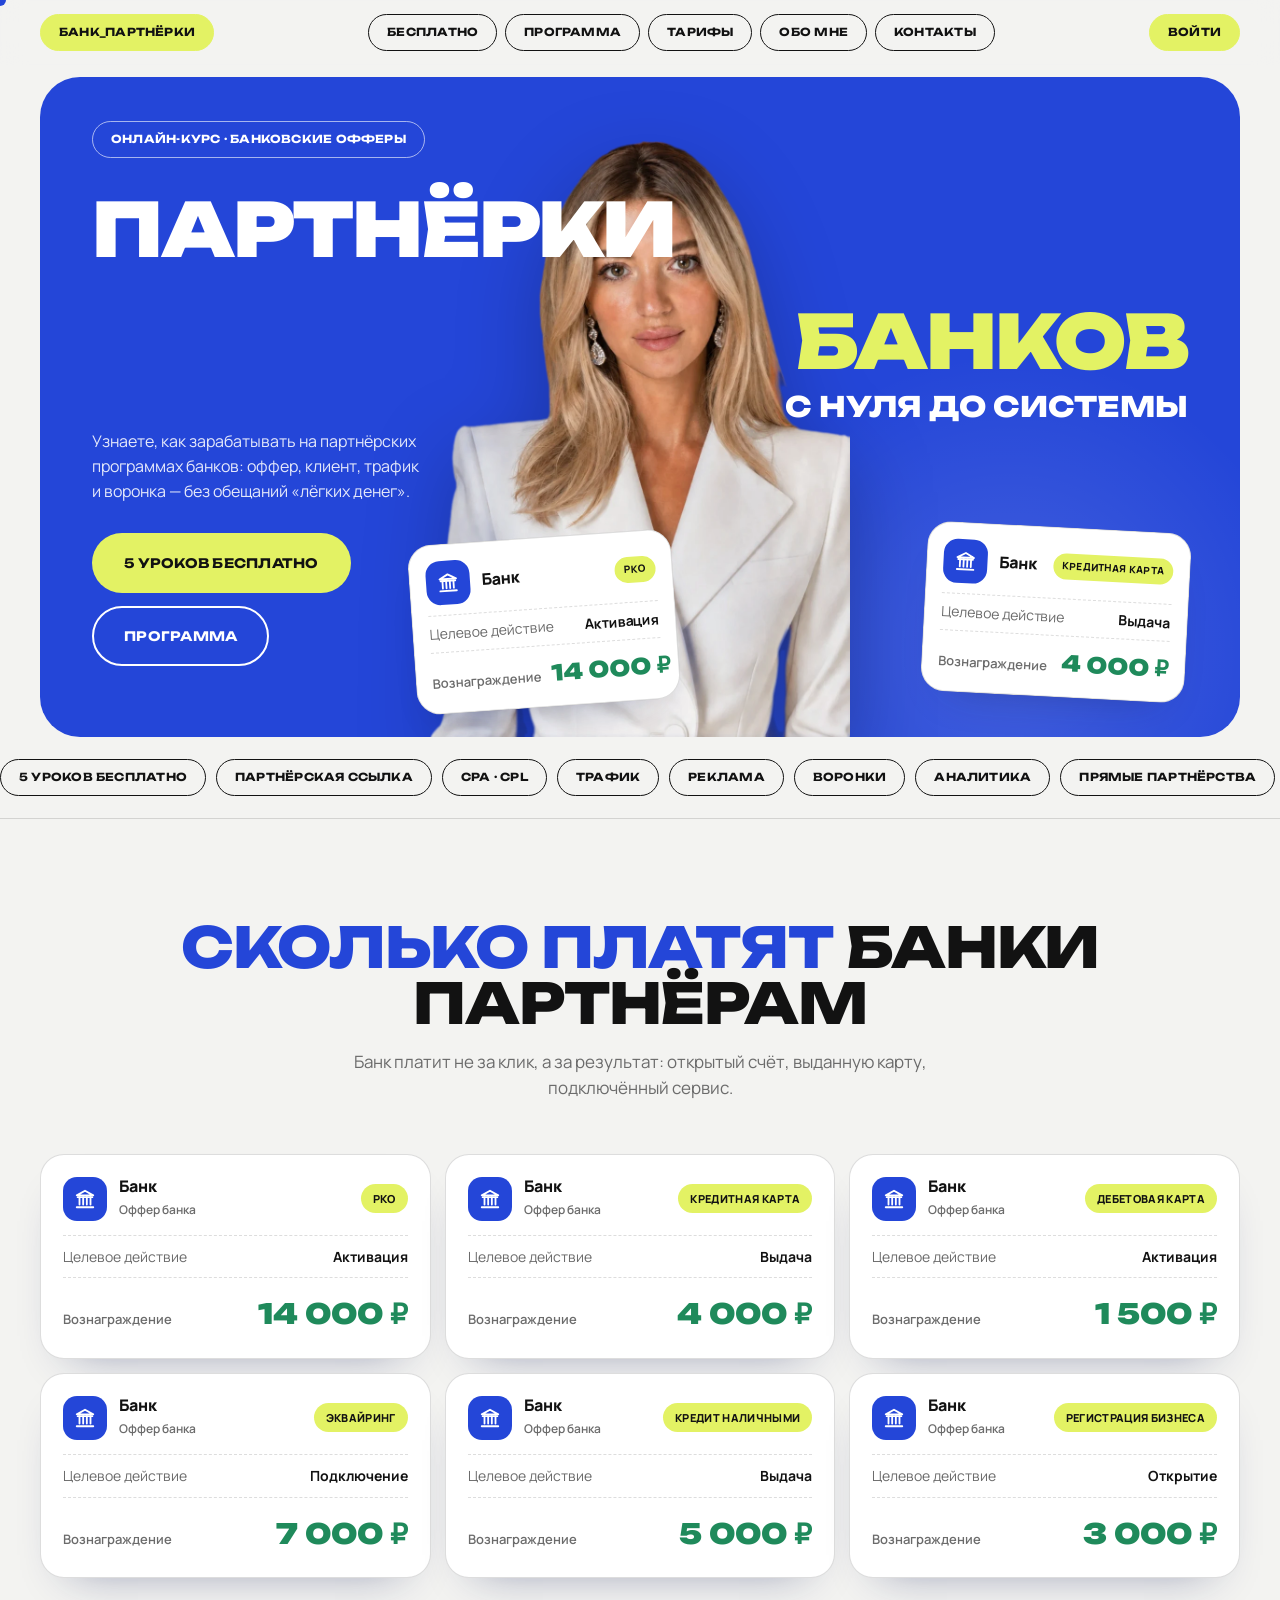
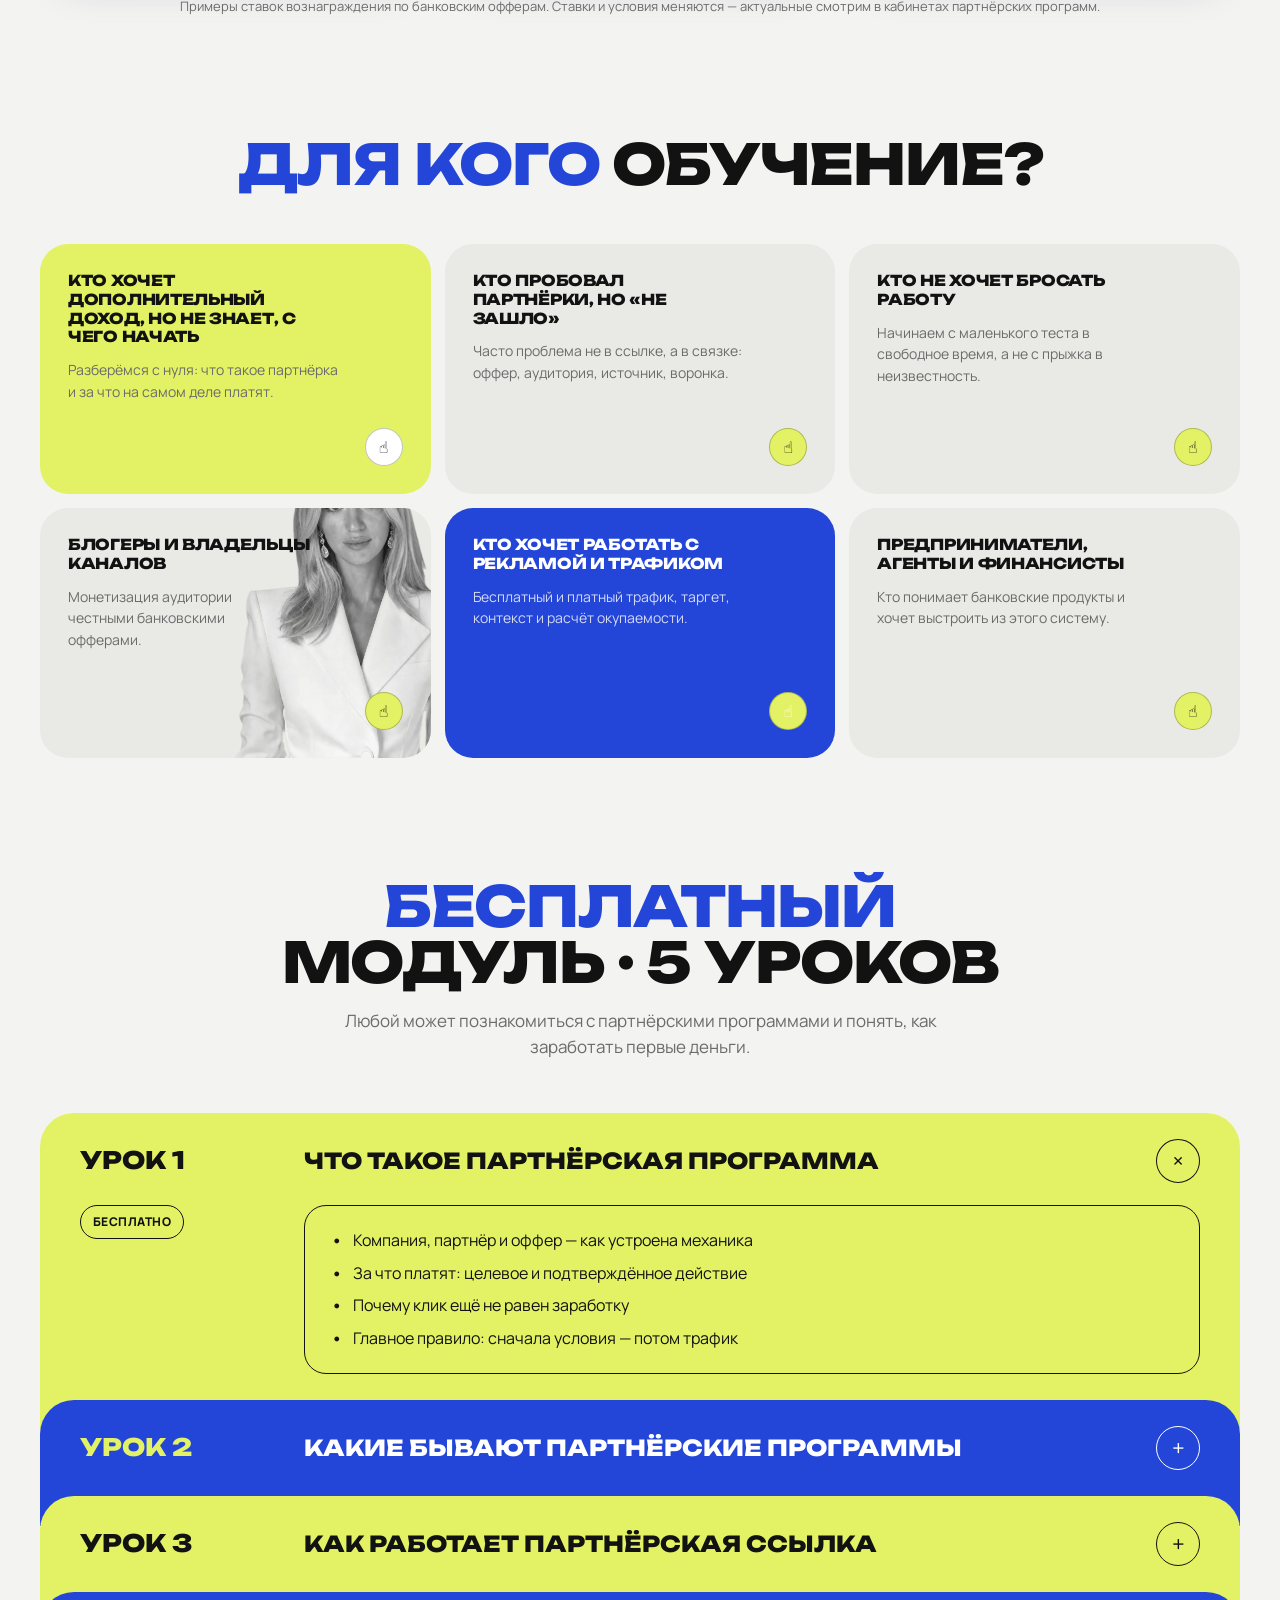
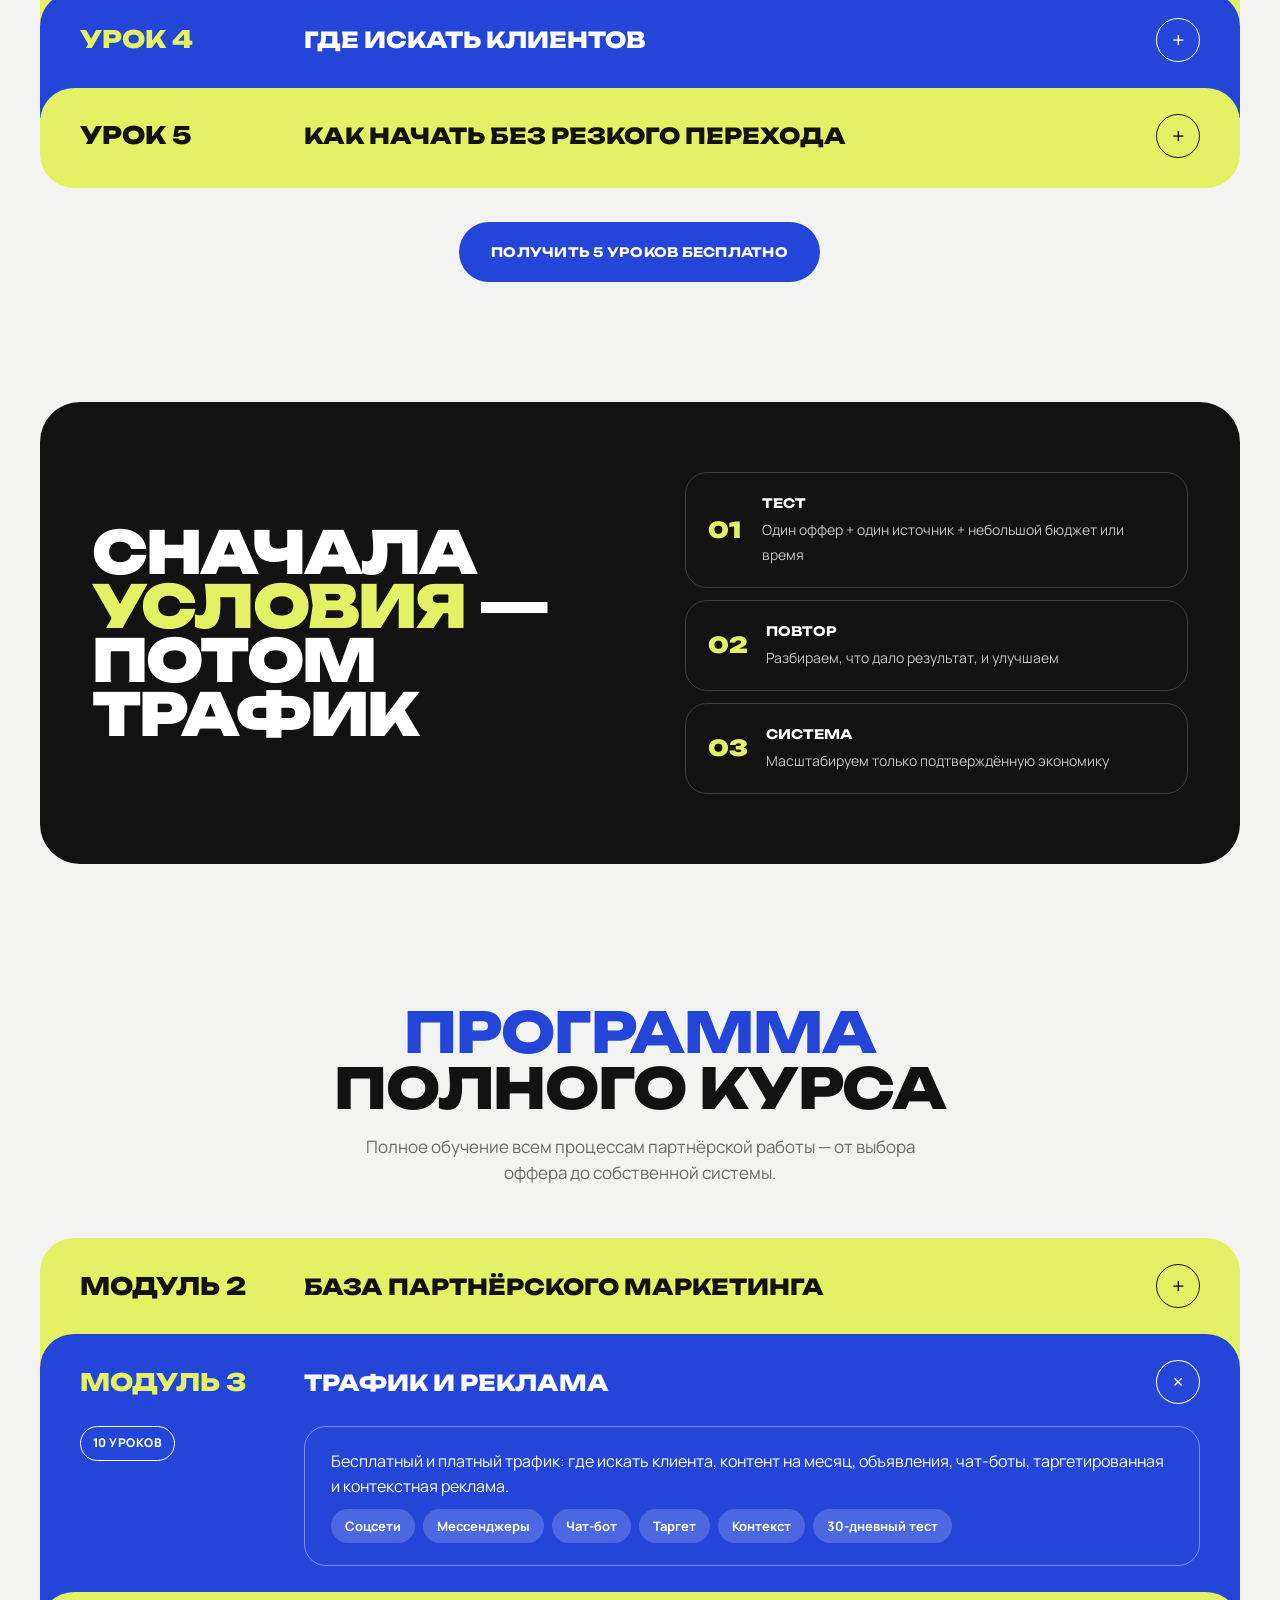
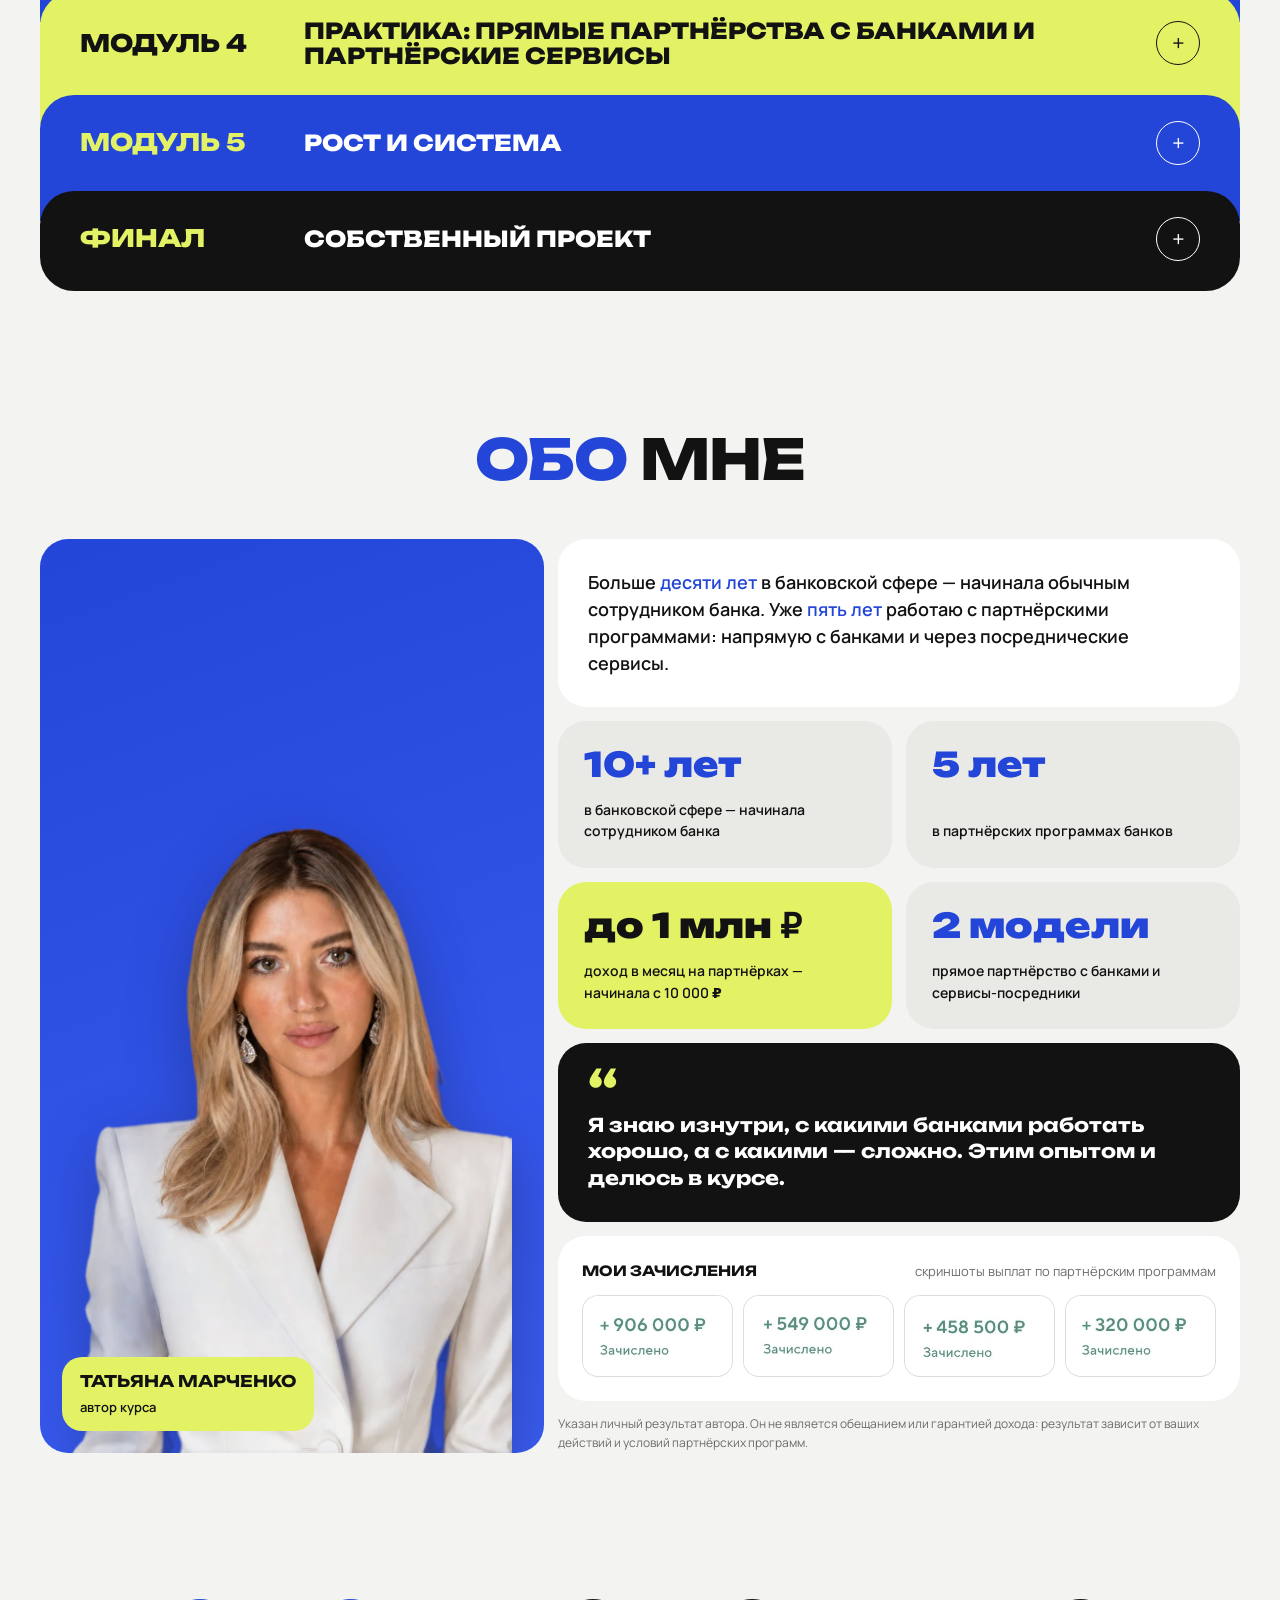
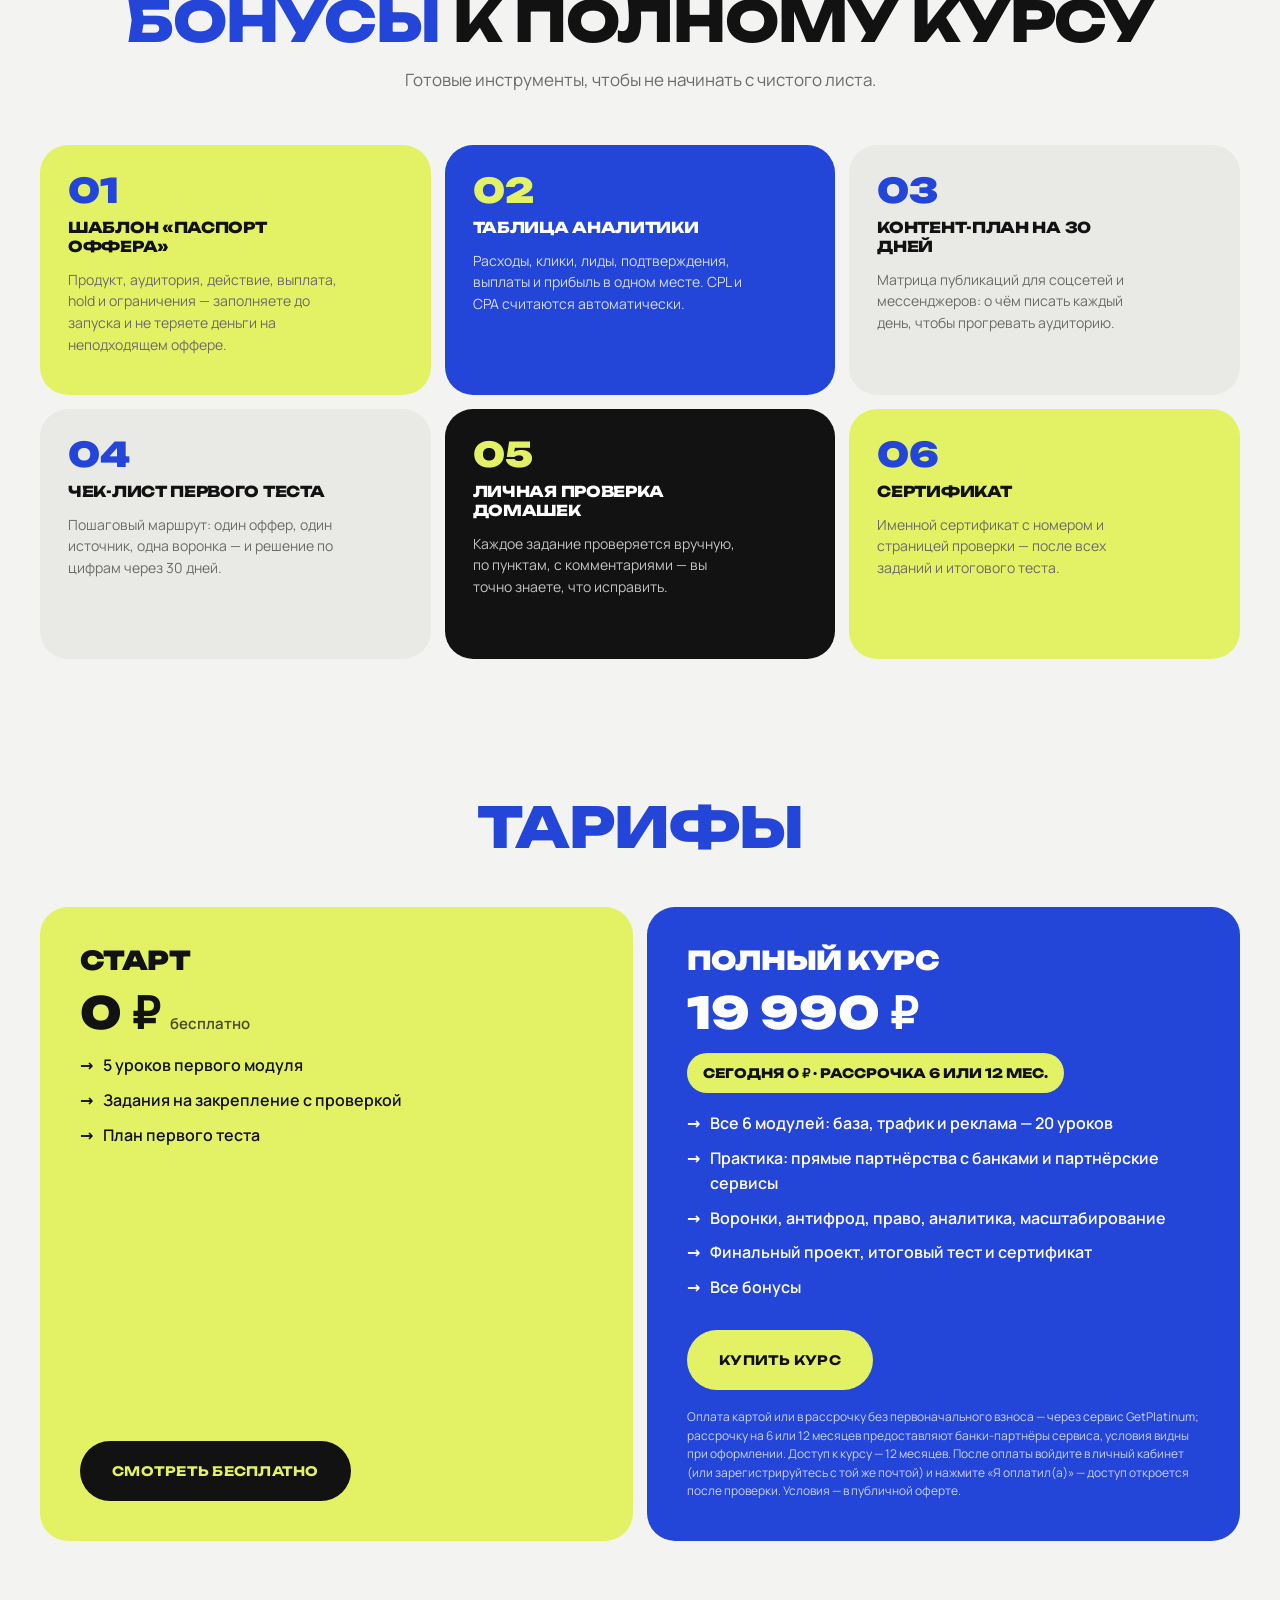
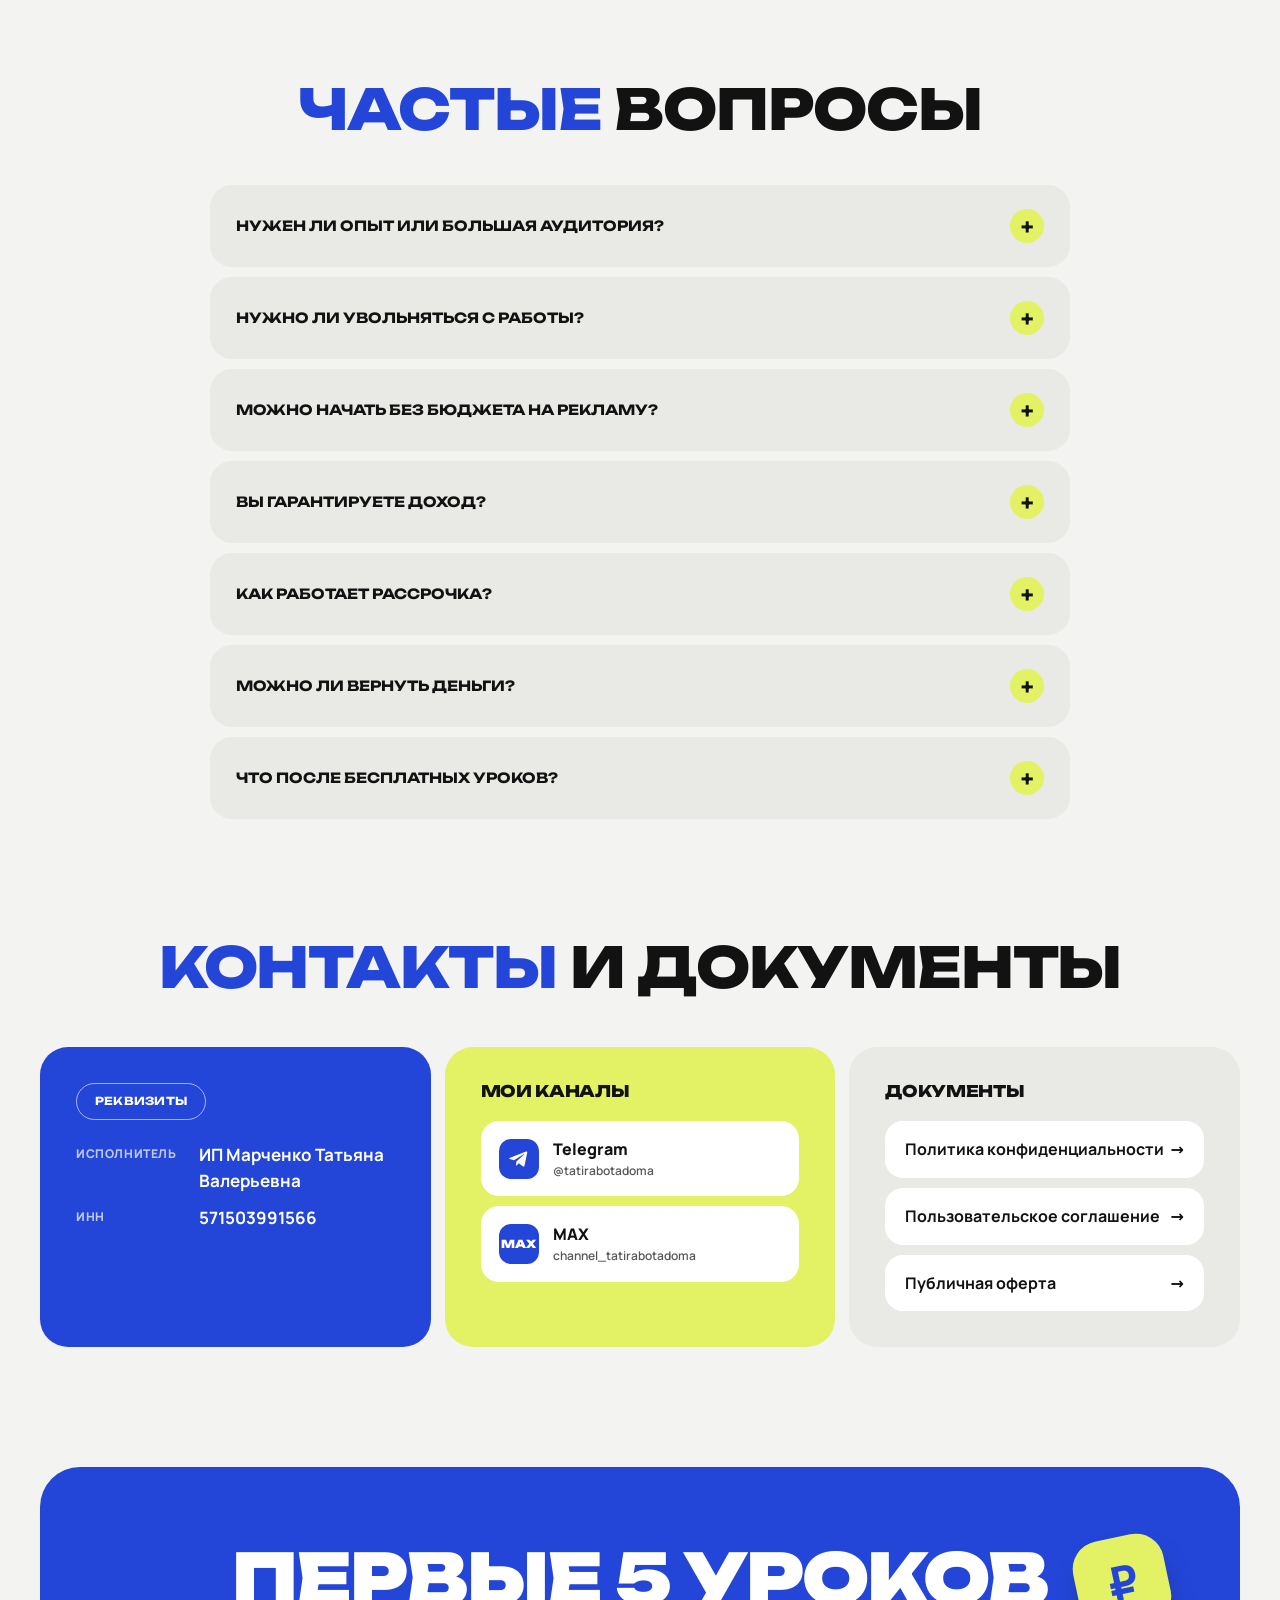
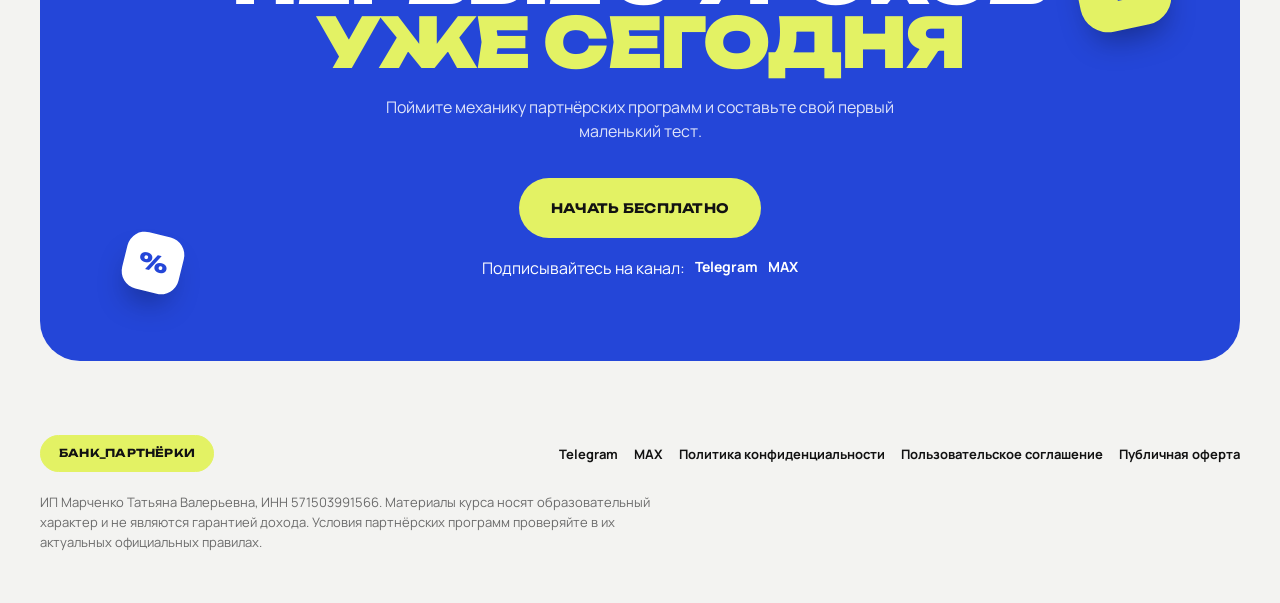
==== index.html @ fb7feabf "Add payment return pages and set access/installment terms success.php and fail.php are ready to be u" ====
<!doctype html>
<html lang="ru">
<head>
<meta charset="utf-8">
<meta name="viewport" content="width=device-width, initial-scale=1">
<title>Банковские партнёрки — курс</title>
<meta name="description" content="Курс по банковским партнёрским программам: 5 бесплатных уроков и полная программа — трафик, реклама, прямые партнёрства с банками, аналитика и масштабирование.">
<link rel="stylesheet" href="assets/fonts.css">
<style>
:root{
  --bg:#f3f3f1;
  --card:#e9e9e6;
  --white:#ffffff;
  --ink:#121212;
  --muted:#6b6b6b;
  --blue:#2446d8;
  --blue-deep:#1a35b0;
  --lime:#e3f264;
  --line:rgba(18,18,18,.14);
  --radius:28px;
}
*{box-sizing:border-box;margin:0;padding:0}
html{scroll-behavior:smooth}
body{background:var(--bg);color:var(--ink);font-family:Manrope,system-ui,sans-serif;font-size:16px;line-height:1.55;overflow-x:hidden;-webkit-font-smoothing:antialiased}
img{max-width:100%;height:auto;display:block}
a{color:inherit;text-decoration:none}
button{font:inherit;color:inherit}
h1,h2,h3{font-family:Unbounded,Manrope,sans-serif;text-transform:uppercase;letter-spacing:-.02em;line-height:1}
.wrap{width:min(1200px,100% - 32px);margin-inline:auto}
section{padding:100px 0;position:relative}
.title{font-size:clamp(28px,4.4vw,56px);font-weight:800;text-align:center}
.title em{font-style:normal;color:var(--blue)}
.sub{text-align:center;color:var(--muted);max-width:600px;margin:18px auto 0;font-size:17px}

/* cursor */
.cursor{position:fixed;left:0;top:0;width:12px;height:12px;border-radius:50%;background:var(--blue);pointer-events:none;z-index:300;
  transform:translate(-50%,-50%);transition:width .25s,height .25s,background .25s;display:none}
.cursor.big{width:54px;height:54px;background:rgba(227,242,100,.55);mix-blend-mode:multiply}
@media (pointer:fine){.cursor{display:block}}

/* pills & buttons */
.pill{display:inline-flex;align-items:center;gap:8px;padding:9px 18px;border-radius:999px;border:1.5px solid var(--ink);font-family:Unbounded,sans-serif;font-weight:700;font-size:11px;letter-spacing:.02em;text-transform:uppercase;white-space:nowrap;background:transparent;cursor:pointer;transition:background .25s,color .25s}
.pill:hover{background:var(--ink);color:var(--white)}
.pill.lime{background:var(--lime);border-color:var(--lime);color:var(--ink)}
.pill.lime:hover{background:var(--ink);border-color:var(--ink);color:var(--lime)}
.btn{--x:0px;--y:0px;display:inline-flex;align-items:center;gap:10px;padding:18px 30px;border-radius:999px;border:2px solid transparent;cursor:pointer;
  font-family:Unbounded,sans-serif;font-weight:700;font-size:13px;letter-spacing:.02em;text-transform:uppercase;white-space:nowrap;
  transform:translate(var(--x),var(--y));transition:transform .35s cubic-bezier(.2,.8,.2,1),background .25s,color .25s,box-shadow .3s;will-change:transform}
.btn span{display:inline-block;transition:transform .35s cubic-bezier(.2,.8,.2,1)}
.btn-lime{background:var(--lime);color:var(--ink)}
.btn-lime:hover{box-shadow:0 14px 34px -10px rgba(227,242,100,.9)}
.btn-line{border-color:currentColor;color:var(--white)}
.btn-line:hover{background:var(--white);color:var(--blue)}
.btn-blue{background:var(--blue);color:var(--white)}
.btn-blue:hover{background:var(--blue-deep)}
.btn-ink{background:var(--ink);color:var(--lime)}

/* nav */
.nav{position:sticky;top:0;z-index:50;padding:14px 0;background:color-mix(in srgb,var(--bg) 85%,transparent);backdrop-filter:blur(12px);-webkit-backdrop-filter:blur(12px)}
.nav-in{display:flex;align-items:center;justify-content:space-between;gap:12px}
.nav-links{display:flex;gap:8px}
@media (max-width:820px){.nav-links{display:none}}

/* hero */
.hero{padding:12px 0 0}
.hero-card{position:relative;background:var(--blue);color:var(--white);border-radius:40px;min-height:660px;overflow:hidden;padding:44px 52px;isolation:isolate}
.hero-card::before{content:"";position:absolute;inset:auto -10% -40% auto;width:700px;height:700px;border-radius:50%;background:radial-gradient(circle,rgba(255,255,255,.14),transparent 60%);z-index:-2}
.hero-tag{border-color:rgba(255,255,255,.6);color:var(--white);cursor:default}
.hero-tag:hover{background:transparent;color:var(--white)}
.hero-photo{position:absolute;left:50%;bottom:0;width:min(420px,36%);transform:translateX(-50%);z-index:1;transition:transform .5s cubic-bezier(.2,.8,.2,1)}
.hero-photo img{width:100%;filter:drop-shadow(0 30px 40px rgba(0,0,0,.25))}
.hero-left,.hero-right,.hero-cta{position:absolute;z-index:2}
.hero-left{left:52px;top:118px}
.hero-right{right:52px;top:230px;text-align:right}
.hero-cta{left:52px;top:330px;max-width:330px}
.big{font-family:Unbounded,sans-serif;font-weight:900;text-transform:uppercase;line-height:.92;letter-spacing:-.03em;font-size:clamp(44px,5.8vw,82px)}
.big.lime-t{color:var(--lime)}
.hero-right .big{font-size:clamp(44px,5.8vw,82px)}
.hero-right .mid{font-family:Unbounded,sans-serif;font-weight:800;text-transform:uppercase;font-size:clamp(18px,2.2vw,30px);margin-top:10px}
.hero-lead{margin:22px 0 30px;opacity:.88;font-size:16px;max-width:330px}
.hero-ctas{display:flex;gap:12px;flex-wrap:wrap}
.coin{position:absolute;right:22%;bottom:16%;z-index:3;width:92px;height:92px;border-radius:28px;background:var(--lime);color:var(--blue);display:grid;place-items:center;
  font-family:Unbounded,sans-serif;font-weight:900;font-size:44px;transform:rotate(-12deg);box-shadow:0 18px 30px -10px rgba(0,0,0,.35);animation:bob 5s ease-in-out infinite;transition:translate .4s ease-out}
.coin.c2{right:auto;left:46%;bottom:auto;top:16%;width:58px;height:58px;font-size:22px;border-radius:18px;background:var(--white);transform:rotate(14deg);animation-delay:-2.5s}
@keyframes bob{50%{margin-top:-14px}}
.hero-free{position:absolute;right:52px;bottom:44px;z-index:3;max-width:250px;text-align:right;font-size:14px;opacity:.9}
.hero-free b{display:block;font-family:Unbounded,sans-serif;font-size:38px;color:var(--lime);line-height:1}
@media (max-width:980px){
  .hero-card{padding:30px 22px 0;min-height:auto;display:flex;flex-direction:column}
  .hero-left,.hero-right,.hero-cta,.hero-free{position:static;max-width:none;text-align:left}
  .hero-left{margin-top:22px}
  .hero-tag{order:0;align-self:flex-start}.hero-left{order:1}.hero-right{order:2}.hero-cta{order:3}.hero-free{order:4}.hero-photo{order:5}
  .hero-right{margin-top:6px}
  .hero .big{font-size:clamp(34px,10.5vw,64px)}
  .hero-free{margin:26px 0 0}
  .hero-cta .hero-lead{margin-top:18px}
  .hero-photo{position:relative;left:auto;transform:none;width:min(360px,85%);margin:20px auto 0}
  .coin{right:8%;bottom:12%;width:70px;height:70px;font-size:32px;border-radius:22px}
  .coin.c2{display:none}
}

/* ticker */
.ticker{overflow:hidden;padding:22px 0;border-bottom:1.5px solid var(--line)}

/* offer cards (look of a partner cabinet, no bank names) */
.offers{display:grid;grid-template-columns:repeat(3,1fr);gap:14px;margin-top:52px}
.offer{background:var(--white);border-radius:24px;padding:22px;display:grid;gap:14px;border:1px solid var(--line);box-shadow:0 22px 44px -30px rgba(20,30,90,.45);color:var(--ink);transition:transform .4s cubic-bezier(.2,.8,.2,1)}
.offer-top{display:flex;align-items:center;gap:12px}
.bank-ic{width:44px;height:44px;border-radius:14px;background:var(--blue);color:var(--white);display:grid;place-items:center;flex:none}
.offer-top b{display:block;font-weight:800;line-height:1.2}
.offer-top small{color:var(--muted);font-size:12px;font-weight:600}
.ochip{margin-left:auto;background:var(--lime);font-weight:800;font-size:11px;letter-spacing:.03em;padding:6px 12px;border-radius:999px;text-transform:uppercase;white-space:nowrap}
.offer-row{display:flex;justify-content:space-between;gap:10px;font-size:14px;color:var(--muted);padding:10px 0;border-top:1px dashed var(--line);border-bottom:1px dashed var(--line)}
.offer-row b{color:var(--ink)}
.offer-pay{display:flex;justify-content:space-between;align-items:baseline;gap:10px}
.offer-pay span{font-size:13px;color:var(--muted);font-weight:600}
.offer-pay strong{font-family:Unbounded,sans-serif;font-weight:900;font-size:28px;color:#1f8a5b;white-space:nowrap}
.offers-note{text-align:center;color:var(--muted);font-size:13px;margin-top:18px}
.float-offer{position:absolute;z-index:3;width:264px;padding:16px;gap:10px;animation:bob 6s ease-in-out infinite;transition:translate .4s ease-out}
.float-offer .offer-pay strong{font-size:22px}
.float-offer .ochip{font-size:10px;padding:5px 9px}
.float-offer .offer-top small{display:none}
.offer>*{min-width:0}
.float-offer .offer-row{padding:7px 0}
.fo1{left:31%;bottom:30px;rotate:-4deg}
.fo2{right:52px;bottom:40px;rotate:3deg;animation-delay:-3s}
@media (min-width:981px){.hero-free{display:none}}
@media (max-width:980px){.float-offer{display:none}}
@media (max-width:900px){.offers{display:flex;overflow-x:auto;scroll-snap-type:x mandatory;padding-bottom:10px;margin-inline:-16px;padding-inline:16px;scrollbar-width:none}.offers .offer{flex:0 0 78%;scroll-snap-align:center}}

/* about */
.about2{display:grid;grid-template-columns:.85fr 1.15fr;gap:14px;margin-top:52px;align-items:stretch}
.about-photo{position:relative;background:linear-gradient(160deg,var(--blue),#3a5cf0);border-radius:var(--radius);overflow:hidden;min-height:520px;display:flex;align-items:flex-end;justify-content:center}
.about-photo img{width:88%;max-width:440px;filter:drop-shadow(0 20px 30px rgba(0,0,0,.25))}
.about-name{position:absolute;left:22px;bottom:22px;background:var(--lime);border-radius:20px;padding:12px 18px}
.about-name b{display:block;font-family:Unbounded,sans-serif;font-size:16px;text-transform:uppercase}
.about-name span{font-size:13px;font-weight:600}
.about-body{display:flex;flex-direction:column;gap:14px}
.about-lead{background:var(--white);border-radius:var(--radius);padding:30px;font-size:18px;font-weight:600;line-height:1.5}
.about-lead em{font-style:normal;color:var(--blue)}
.fact.lime{background:var(--lime)}
.fact.lime b{color:var(--ink)}
.about-quote{background:var(--ink);color:var(--white);border-radius:var(--radius);padding:30px;font-family:Unbounded,sans-serif;font-weight:700;font-size:clamp(15px,1.6vw,19px);line-height:1.4}
.about-quote::before{content:"“";display:block;font-size:54px;line-height:.6;color:var(--lime);margin-bottom:6px}
.disclaimer{font-size:12px;color:var(--muted)}
.proofs-box{background:var(--white);border-radius:var(--radius);padding:24px}
.proofs-head{display:flex;justify-content:space-between;align-items:baseline;gap:10px;flex-wrap:wrap;margin-bottom:14px}
.proofs-head b{font-family:Unbounded,sans-serif;font-size:14px;text-transform:uppercase}
.proofs-head span{font-size:13px;color:var(--muted)}
.proofs{display:grid;grid-template-columns:repeat(4,1fr);gap:10px}
.proof{margin:0;border-radius:16px;border:1px solid var(--line);overflow:hidden;background:#fff;transition:transform .3s,box-shadow .3s}
.proof:hover{transform:translateY(-4px) rotate(-1deg);box-shadow:0 16px 30px -18px rgba(20,30,90,.45)}
.proof img{width:100%}
@media (max-width:1100px){.proofs{grid-template-columns:1fr 1fr}}
@media (max-width:860px){.about2{grid-template-columns:1fr}.about-photo{min-height:420px}.about-lead,.about-quote{padding:22px}}

/* channels */
.ch-links{display:grid;gap:10px;margin-top:22px}
.ch-links a{display:flex;align-items:center;gap:14px;padding:16px 18px;border-radius:18px;background:var(--white);text-decoration:none;font-weight:800;transition:transform .3s,background .3s,color .3s}
.ch-links a:hover{background:var(--ink);color:var(--lime);transform:translateX(6px)}
.ch-links .ic{width:40px;height:40px;border-radius:12px;display:grid;place-items:center;background:var(--blue);color:#fff;flex:none;font-family:Unbounded,sans-serif;font-size:11px;font-weight:900}
.ch-links small{display:block;font-weight:600;font-size:12px;opacity:.7}
.final-ch{display:flex;gap:10px;justify-content:center;flex-wrap:wrap;margin-top:18px;position:relative;z-index:2}
.final-ch a{color:#fff;font-weight:700;font-size:14px}
.ticker-track{display:flex;gap:10px;width:max-content;animation:tick 40s linear infinite}
.ticker:hover .ticker-track{animation-play-state:paused}
@keyframes tick{to{transform:translateX(-50%)}}

/* audience */
.aud{display:grid;grid-template-columns:repeat(3,1fr);gap:14px;margin-top:52px}
.acard{position:relative;min-height:250px;border-radius:var(--radius);background:var(--card);padding:28px;display:flex;flex-direction:column;gap:12px;overflow:hidden;
  transition:transform .4s cubic-bezier(.2,.8,.2,1),background .3s}
.acard h3{font-size:15px;font-weight:800;line-height:1.25;max-width:270px}
.acard p{font-size:14px;color:var(--muted);max-width:270px}
.acard.lime{background:var(--lime)}
.acard.blue{background:var(--blue);color:var(--white)}
.acard.blue p{color:rgba(255,255,255,.8)}
.acard .tap{margin-top:auto;align-self:flex-end;width:38px;height:38px;border-radius:50%;background:var(--lime);display:grid;place-items:center;border:1.5px solid rgba(18,18,18,.25);transition:transform .4s}
.acard.lime .tap{background:var(--white)}
.acard:hover .tap{transform:rotate(-20deg) scale(1.12)}
.acard.photo img{position:absolute;right:-30px;bottom:0;width:58%;filter:grayscale(1) contrast(1.05);opacity:.9;transition:filter .5s}
.acard.photo:hover img{filter:grayscale(0)}
.acard.photo > *:not(img){position:relative;z-index:1}
.acard.photo p{max-width:55%}
@media (max-width:900px){.aud{grid-template-columns:1fr 1fr}}
@media (max-width:580px){.aud{grid-template-columns:1fr}.acard{min-height:200px}}

/* principle band */
.band{background:var(--ink);color:var(--white);border-radius:40px;padding:70px 52px;display:grid;grid-template-columns:1.1fr 1fr;gap:40px;align-items:center}
.band .big{font-size:clamp(34px,4.6vw,64px)}
.band .big em{font-style:normal;color:var(--lime)}
.steps{display:grid;gap:12px}
.step{display:flex;gap:18px;align-items:center;padding:20px 22px;border-radius:22px;border:1.5px solid rgba(255,255,255,.18);transition:background .3s,transform .35s,color .3s}
.step:hover{background:var(--lime);color:var(--ink);transform:translateX(8px)}
.step b{font-family:Unbounded,sans-serif;font-size:22px;font-weight:900;color:var(--lime);min-width:36px}
.step:hover b{color:var(--blue)}
.step strong{display:block;font-family:Unbounded,sans-serif;text-transform:uppercase;font-size:13px;margin-bottom:4px}
.step span{font-size:14px;opacity:.75}
@media (max-width:880px){.band{grid-template-columns:1fr;padding:44px 24px;border-radius:30px}}

/* stacked program (accordion) */
.stack{margin-top:52px;display:flex;flex-direction:column}
.tab{border-radius:34px 34px 0 0;margin-top:-30px;padding:26px 40px 56px;position:relative}
.tab:first-child{margin-top:0}
.tab:last-child{border-radius:34px;padding-bottom:30px}
.tab:nth-child(odd){background:var(--lime)}
.tab:nth-child(even){background:var(--blue);color:var(--white)}
.tab.dark{background:var(--ink)!important;color:var(--white)}
.tab-head{display:grid;grid-template-columns:200px 1fr auto;gap:24px;align-items:center;width:100%;background:none;border:0;text-align:left;cursor:pointer}
.tab-head .num{font-family:Unbounded,sans-serif;font-weight:800;font-size:clamp(18px,2vw,24px);text-transform:uppercase}
.tab:nth-child(even) .tab-head .num,.tab.dark .tab-head .num{color:var(--lime)}
.tab-head .name{font-family:Unbounded,sans-serif;font-weight:800;font-size:clamp(15px,1.8vw,22px);text-transform:uppercase;line-height:1.15}
.tab-head .plus{width:44px;height:44px;border-radius:50%;border:1.5px solid currentColor;display:grid;place-items:center;font-size:22px;transition:transform .4s}
.tab.open .plus{transform:rotate(45deg)}
.tab-body{display:grid;grid-template-rows:0fr;transition:grid-template-rows .5s cubic-bezier(.2,.8,.2,1)}
.tab.open .tab-body{grid-template-rows:1fr}
.tab-body > div{overflow:hidden}
.tab-inner{display:grid;grid-template-columns:200px 1fr;gap:24px;padding-top:22px}
.tab-inner .meta{font-size:12px;font-weight:800;text-transform:uppercase;letter-spacing:.04em}
.tab-inner .meta span{display:inline-block;padding:7px 12px;border-radius:999px;border:1.5px solid currentColor}
.box{border-radius:22px;border:1.5px solid currentColor;padding:22px 26px}
.tab:nth-child(even) .box,.tab.dark .box{border-color:rgba(255,255,255,.4)}
.box ul{list-style:none;display:grid;gap:8px}
.box li{display:flex;gap:10px}
.box li::before{content:"•";font-weight:800}
.box p{margin-bottom:10px}
.tag-row{display:flex;flex-wrap:wrap;gap:8px;margin-top:4px}
.tag-row span{padding:7px 14px;border-radius:999px;font-size:13px;font-weight:700;background:rgba(255,255,255,.18)}
.tab:nth-child(odd):not(.dark) .tag-row span{background:rgba(18,18,18,.08)}
@media (max-width:760px){
  .tab{padding:22px 20px 52px;border-radius:26px 26px 0 0}
  .tab:last-child{border-radius:26px}
  .tab-head{grid-template-columns:1fr auto;gap:6px 14px}
  .tab-head .num,.tab-head .name{grid-column:1}
  .tab-head .plus{grid-row:1 / span 2;grid-column:2}
  .tab-inner{grid-template-columns:1fr;gap:14px}
  .box{padding:18px}
}
.after-stack{display:flex;justify-content:center;gap:12px;flex-wrap:wrap;margin-top:34px}

/* about */
.about{display:grid;grid-template-columns:1fr 1fr;gap:14px;margin-top:52px}
.about .q{background:var(--blue);color:var(--white);border-radius:var(--radius);padding:44px;display:flex;flex-direction:column;justify-content:space-between;gap:30px;min-height:380px}
.about .q p{font-family:Unbounded,sans-serif;font-weight:700;font-size:clamp(18px,2vw,26px);line-height:1.3;letter-spacing:-.01em}
.about .q small{color:var(--lime);font-weight:800;text-transform:uppercase;letter-spacing:.06em;font-size:12px}
.facts{display:grid;grid-template-columns:1fr 1fr;gap:14px}
.fact{background:var(--card);border-radius:var(--radius);padding:26px;display:flex;flex-direction:column;justify-content:space-between;gap:18px;transition:background .3s}
.fact:hover{background:var(--lime)}
.fact b{font-family:Unbounded,sans-serif;font-weight:900;font-size:34px;color:var(--blue);line-height:1}
.fact span{font-size:14px;font-weight:600}
@media (max-width:860px){.about{grid-template-columns:1fr}.about .q{padding:30px;min-height:auto}}
@media (max-width:420px){.facts{grid-template-columns:1fr}}

/* plans */
.plans{display:grid;grid-template-columns:1fr 1fr;gap:14px;margin-top:52px}
.plan{border-radius:var(--radius);padding:40px;display:flex;flex-direction:column;gap:18px;transition:transform .4s cubic-bezier(.2,.8,.2,1)}
.plan.free{background:var(--lime)}
.plan.pro{background:var(--blue);color:var(--white)}
.plan h3{font-size:26px;font-weight:900}
.plan .price{font-family:Unbounded,sans-serif;font-size:44px;font-weight:900;line-height:1}
.plan .price small{font-family:Manrope,sans-serif;font-size:15px;font-weight:600;opacity:.75}
.plan ul{list-style:none;display:grid;gap:10px;margin-bottom:12px}
.plan li{display:flex;gap:10px;font-weight:600}
.plan li::before{content:"→"}
.plan .btn{margin-top:auto;align-self:flex-start}
@media (max-width:760px){.plans{grid-template-columns:1fr}.plan{padding:28px}}

/* faq */
.faq{max-width:860px;margin:48px auto 0;display:grid;gap:10px}
.faq details{background:var(--card);border-radius:22px;padding:4px 26px;transition:background .3s}
.faq details[open]{background:var(--white)}
.faq summary{list-style:none;cursor:pointer;padding:20px 0;font-family:Unbounded,sans-serif;font-weight:700;font-size:14px;text-transform:uppercase;display:flex;justify-content:space-between;gap:16px;align-items:center}
.faq summary::-webkit-details-marker{display:none}
.faq summary::after{content:"+";flex:none;width:34px;height:34px;border-radius:50%;background:var(--lime);display:grid;place-items:center;font-size:20px;transition:transform .3s}
.faq details[open] summary::after{transform:rotate(45deg)}
.faq details p{color:var(--muted);padding-bottom:22px}

/* final */
.final-card{background:var(--blue);color:var(--white);border-radius:40px;padding:80px 24px;text-align:center;position:relative;overflow:hidden}
.final-card .big{font-size:clamp(34px,5.4vw,76px)}
.final-card p{opacity:.85;max-width:520px;margin:20px auto 34px}
.final-card .coin{right:6%;bottom:auto;top:14%}
.final-card .coin.c2{left:7%;top:auto;bottom:14%;display:grid}
@media (max-width:760px){.final-card .coin{display:none!important}}

.acard .bn{font-family:Unbounded,sans-serif;font-weight:900;font-size:34px;line-height:1;color:var(--blue)}
.acard.blue .bn,.acard.ink .bn{color:var(--lime)}
.acard.ink{background:var(--ink);color:var(--white)}
.acard.ink p{color:rgba(255,255,255,.75)}
.plan .old{font-family:Manrope,sans-serif;font-size:15px;font-weight:700;opacity:.8}
.installment{display:inline-flex;align-self:flex-start;align-items:center;gap:10px;padding:10px 16px;border-radius:999px;background:var(--lime);color:var(--ink);font-family:Unbounded,sans-serif;font-weight:800;font-size:13px;text-transform:uppercase}
.plan .note{font-size:12px;opacity:.75}
.contacts{display:grid;grid-template-columns:1fr 1fr 1fr;gap:14px;margin-top:52px}
.contacts .c-card.lime{background:var(--lime)}
.contacts .c-card{border-radius:var(--radius);padding:36px}
.contacts .c-card.blue{background:var(--blue);color:var(--white)}
.contacts .c-card.gray{background:var(--card)}
.contacts dl{display:grid;grid-template-columns:auto 1fr;gap:10px 22px;margin-top:22px}
.contacts dt{font-size:12px;font-weight:800;text-transform:uppercase;letter-spacing:.05em;opacity:.7;padding-top:3px}
.contacts dd{font-weight:700;font-size:17px}
.doc-links{display:grid;gap:10px;margin-top:22px}
.doc-links a{display:flex;justify-content:space-between;align-items:center;padding:16px 20px;border-radius:18px;background:var(--white);text-decoration:none;font-weight:700;transition:transform .3s,background .3s}
.doc-links a:hover{background:var(--lime);transform:translateX(6px)}
@media (max-width:960px){.contacts{grid-template-columns:1fr 1fr}.contacts .c-card.gray{grid-column:1/-1}}
@media (max-width:760px){.contacts{grid-template-columns:1fr}.contacts .c-card.gray{grid-column:auto}.contacts .c-card{padding:26px}.contacts dl{grid-template-columns:1fr;gap:2px}.contacts dd{margin-bottom:10px}}
footer{padding:34px 0 50px}
.foot-links{display:flex;gap:16px;flex-wrap:wrap}
.foot-links a{color:var(--ink);font-weight:700}
.foot{display:flex;justify-content:space-between;align-items:center;gap:20px;flex-wrap:wrap;font-size:13px;color:var(--muted)}
.foot p{max-width:620px}

/* modal */
.modal{position:fixed;inset:0;z-index:200;display:none;place-items:center;padding:16px;background:rgba(18,18,18,.55);backdrop-filter:blur(6px)}
.modal.open{display:grid;animation:fade .3s}
.modal-box{width:min(460px,100%);background:var(--white);border-radius:32px;padding:38px;position:relative;animation:pop .4s cubic-bezier(.2,.8,.2,1)}
.modal-box h3{font-size:22px;font-weight:900;margin-bottom:10px;padding-right:40px}
.modal-box form > p,.success p{color:var(--muted);margin-bottom:22px}
.modal-close{position:absolute;right:16px;top:16px;width:40px;height:40px;border-radius:50%;border:0;background:var(--lime);font-size:22px;cursor:pointer}
.field{display:grid;gap:6px;margin-bottom:14px;font-size:13px;font-weight:700}
.field input{font:inherit;font-weight:500;padding:15px 18px;border-radius:16px;border:1.5px solid var(--line);background:var(--bg);color:var(--ink);outline:none}
.field input:focus{border-color:var(--blue)}
.consent{display:flex;gap:10px;font-size:13px;color:var(--muted);margin:6px 0 20px;align-items:flex-start}
.consent input{margin-top:3px;accent-color:var(--blue)}
.modal .btn{width:100%;justify-content:center}
.success{display:none;text-align:center}
.success .big{color:var(--blue);font-size:40px;margin-bottom:12px}
@keyframes fade{from{opacity:0}}
@keyframes pop{from{opacity:0;transform:translateY(16px) scale(.97)}}

/* reveal */
.reveal{opacity:0;transform:translateY(30px);transition:opacity .9s cubic-bezier(.2,.8,.2,1),transform .9s cubic-bezier(.2,.8,.2,1)}
.reveal.in{opacity:1;transform:none}
@media (prefers-reduced-motion:reduce){
  *,*::before,*::after{animation:none!important;transition:none!important}
  .reveal{opacity:1;transform:none}
  .cursor{display:none!important}
}
@media (max-width:600px){section{padding:72px 0}.hero{padding-top:6px}.hero-card{border-radius:30px}.final-card{border-radius:30px;padding:60px 20px}.hide-sm{display:none!important}}
</style>
</head>
<body>

<div class="cursor" aria-hidden="true"></div>

<header class="nav">
  <div class="wrap nav-in">
    <a href="#top" class="pill lime">БАНК_ПАРТНЁРКИ</a>
    <nav class="nav-links">
      <a href="#free" class="pill">Бесплатно</a>
      <a href="#program" class="pill">Программа</a>
      <a href="#plans" class="pill">Тарифы</a>
      <a href="#about" class="pill">Обо мне</a>
      <a href="#contacts" class="pill">Контакты</a>
    </nav>
    <a href="lk/login.php" class="pill lime">Войти</a>
  </div>
</header>

<main id="top">

<!-- HERO -->
<section class="hero">
  <div class="wrap">
    <div class="hero-card" id="hero">
      <span class="pill hero-tag">Онлайн-курс · банковские офферы</span>

      <div class="hero-left reveal">
        <div class="big">Партнёрки</div>
      </div>

      <div class="hero-cta reveal">
        <p class="hero-lead">Узнаете, как зарабатывать на партнёрских программах банков: оффер, клиент, трафик и воронка — без обещаний «лёгких денег».</p>
        <div class="hero-ctas">
          <button class="btn btn-lime magnetic" data-open-modal><span>5 уроков бесплатно</span></button>
          <a href="#program" class="btn btn-line magnetic"><span>Программа</span></a>
        </div>
      </div>

      <div class="hero-photo" id="heroPhoto"><img id="portraitImg" src="[data-uri]" alt="Автор курса" width="884" height="1306"></div>

      <div class="hero-right reveal">
        <div class="big lime-t">Банков</div>
        <div class="mid">с нуля до системы</div>
      </div>

      <div class="offer float-offer fo1"><div class="offer-top"><span class="bank-ic"><svg width="22" height="22" viewBox="0 0 24 24" fill="none" stroke="currentColor" stroke-width="2" stroke-linecap="round" stroke-linejoin="round"><path d="M3 21h18"/><path d="M4 10h16"/><path d="M12 3 3 8h18z"/><path d="M6 10v8M10 10v8M14 10v8M18 10v8"/></svg></span><div><b>Банк</b><small>Оффер банка</small></div><span class="ochip">РКО</span></div><div class="offer-row"><span>Целевое действие</span><b>Активация</b></div><div class="offer-pay"><span>Вознаграждение</span><strong>14 000 ₽</strong></div></div>
      <div class="offer float-offer fo2"><div class="offer-top"><span class="bank-ic"><svg width="22" height="22" viewBox="0 0 24 24" fill="none" stroke="currentColor" stroke-width="2" stroke-linecap="round" stroke-linejoin="round"><path d="M3 21h18"/><path d="M4 10h16"/><path d="M12 3 3 8h18z"/><path d="M6 10v8M10 10v8M14 10v8M18 10v8"/></svg></span><div><b>Банк</b><small>Оффер банка</small></div><span class="ochip">Кредитная карта</span></div><div class="offer-row"><span>Целевое действие</span><b>Выдача</b></div><div class="offer-pay"><span>Вознаграждение</span><strong>4 000 ₽</strong></div></div>

      <div class="hero-free reveal"><b>5 уроков</b>первого модуля открыты бесплатно — начните сегодня</div>
    </div>
  </div>
</section>

<!-- TICKER -->
<div class="ticker" aria-hidden="true">
  <div class="ticker-track">
    <span class="pill">5 уроков бесплатно</span><span class="pill">Партнёрская ссылка</span><span class="pill">CPA · CPL</span><span class="pill">Трафик</span><span class="pill">Реклама</span><span class="pill">Воронки</span><span class="pill">Аналитика</span><span class="pill">Прямые партнёрства</span><span class="pill">Масштабирование</span>
    <span class="pill">5 уроков бесплатно</span><span class="pill">Партнёрская ссылка</span><span class="pill">CPA · CPL</span><span class="pill">Трафик</span><span class="pill">Реклама</span><span class="pill">Воронки</span><span class="pill">Аналитика</span><span class="pill">Прямые партнёрства</span><span class="pill">Масштабирование</span>
  </div>
</div>

<!-- OFFERS -->
<section id="offers">
  <div class="wrap">
    <h2 class="title reveal"><em>Сколько платят</em> банки партнёрам</h2>
    <p class="sub reveal">Банк платит не за клик, а за результат: открытый счёт, выданную карту, подключённый сервис.</p>
    <div class="offers">
      <div class="offer tilt reveal"><div class="offer-top"><span class="bank-ic"><svg width="22" height="22" viewBox="0 0 24 24" fill="none" stroke="currentColor" stroke-width="2" stroke-linecap="round" stroke-linejoin="round"><path d="M3 21h18"/><path d="M4 10h16"/><path d="M12 3 3 8h18z"/><path d="M6 10v8M10 10v8M14 10v8M18 10v8"/></svg></span><div><b>Банк</b><small>Оффер банка</small></div><span class="ochip">РКО</span></div><div class="offer-row"><span>Целевое действие</span><b>Активация</b></div><div class="offer-pay"><span>Вознаграждение</span><strong>14 000 ₽</strong></div></div>
      <div class="offer tilt reveal"><div class="offer-top"><span class="bank-ic"><svg width="22" height="22" viewBox="0 0 24 24" fill="none" stroke="currentColor" stroke-width="2" stroke-linecap="round" stroke-linejoin="round"><path d="M3 21h18"/><path d="M4 10h16"/><path d="M12 3 3 8h18z"/><path d="M6 10v8M10 10v8M14 10v8M18 10v8"/></svg></span><div><b>Банк</b><small>Оффер банка</small></div><span class="ochip">Кредитная карта</span></div><div class="offer-row"><span>Целевое действие</span><b>Выдача</b></div><div class="offer-pay"><span>Вознаграждение</span><strong>4 000 ₽</strong></div></div>
      <div class="offer tilt reveal"><div class="offer-top"><span class="bank-ic"><svg width="22" height="22" viewBox="0 0 24 24" fill="none" stroke="currentColor" stroke-width="2" stroke-linecap="round" stroke-linejoin="round"><path d="M3 21h18"/><path d="M4 10h16"/><path d="M12 3 3 8h18z"/><path d="M6 10v8M10 10v8M14 10v8M18 10v8"/></svg></span><div><b>Банк</b><small>Оффер банка</small></div><span class="ochip">Дебетовая карта</span></div><div class="offer-row"><span>Целевое действие</span><b>Активация</b></div><div class="offer-pay"><span>Вознаграждение</span><strong>1 500 ₽</strong></div></div>
      <div class="offer tilt reveal"><div class="offer-top"><span class="bank-ic"><svg width="22" height="22" viewBox="0 0 24 24" fill="none" stroke="currentColor" stroke-width="2" stroke-linecap="round" stroke-linejoin="round"><path d="M3 21h18"/><path d="M4 10h16"/><path d="M12 3 3 8h18z"/><path d="M6 10v8M10 10v8M14 10v8M18 10v8"/></svg></span><div><b>Банк</b><small>Оффер банка</small></div><span class="ochip">Эквайринг</span></div><div class="offer-row"><span>Целевое действие</span><b>Подключение</b></div><div class="offer-pay"><span>Вознаграждение</span><strong>7 000 ₽</strong></div></div>
      <div class="offer tilt reveal"><div class="offer-top"><span class="bank-ic"><svg width="22" height="22" viewBox="0 0 24 24" fill="none" stroke="currentColor" stroke-width="2" stroke-linecap="round" stroke-linejoin="round"><path d="M3 21h18"/><path d="M4 10h16"/><path d="M12 3 3 8h18z"/><path d="M6 10v8M10 10v8M14 10v8M18 10v8"/></svg></span><div><b>Банк</b><small>Оффер банка</small></div><span class="ochip">Кредит наличными</span></div><div class="offer-row"><span>Целевое действие</span><b>Выдача</b></div><div class="offer-pay"><span>Вознаграждение</span><strong>5 000 ₽</strong></div></div>
      <div class="offer tilt reveal"><div class="offer-top"><span class="bank-ic"><svg width="22" height="22" viewBox="0 0 24 24" fill="none" stroke="currentColor" stroke-width="2" stroke-linecap="round" stroke-linejoin="round"><path d="M3 21h18"/><path d="M4 10h16"/><path d="M12 3 3 8h18z"/><path d="M6 10v8M10 10v8M14 10v8M18 10v8"/></svg></span><div><b>Банк</b><small>Оффер банка</small></div><span class="ochip">Регистрация бизнеса</span></div><div class="offer-row"><span>Целевое действие</span><b>Открытие</b></div><div class="offer-pay"><span>Вознаграждение</span><strong>3 000 ₽</strong></div></div>
    </div>
    <p class="offers-note reveal">Примеры ставок вознаграждения по банковским офферам. Ставки и условия меняются — актуальные смотрим в кабинетах партнёрских программ.</p>
  </div>
</section>

<!-- AUDIENCE -->
<section id="for" style="padding-top:20px">
  <div class="wrap">
    <h2 class="title reveal"><em>Для кого</em> обучение?</h2>
    <div class="aud">
      <article class="acard lime tilt reveal"><h3>Кто хочет дополнительный доход, но не знает, с чего начать</h3><p>Разберёмся с нуля: что такое партнёрка и за что на самом деле платят.</p><span class="tap">☝</span></article>
      <article class="acard tilt reveal"><h3>Кто пробовал партнёрки, но «не зашло»</h3><p>Часто проблема не в ссылке, а в связке: оффер, аудитория, источник, воронка.</p><span class="tap">☝</span></article>
      <article class="acard tilt reveal"><h3>Кто не хочет бросать работу</h3><p>Начинаем с маленького теста в свободное время, а не с прыжка в неизвестность.</p><span class="tap">☝</span></article>
      <article class="acard photo tilt reveal"><h3>Блогеры и владельцы каналов</h3><p>Монетизация аудитории честными банковскими офферами.</p><img data-portrait alt=""><span class="tap">☝</span></article>
      <article class="acard blue tilt reveal"><h3>Кто хочет работать с рекламой и трафиком</h3><p>Бесплатный и платный трафик, таргет, контекст и расчёт окупаемости.</p><span class="tap">☝</span></article>
      <article class="acard tilt reveal"><h3>Предприниматели, агенты и финансисты</h3><p>Кто понимает банковские продукты и хочет выстроить из этого систему.</p><span class="tap">☝</span></article>
    </div>
  </div>
</section>

<!-- FREE MODULE -->
<section id="free" style="padding-top:20px">
  <div class="wrap">
    <h2 class="title reveal"><em>Бесплатный</em><br>модуль · 5 уроков</h2>
    <p class="sub reveal">Любой может познакомиться с партнёрскими программами и понять, как заработать первые деньги.</p>

    <div class="stack">
      <div class="tab open reveal">
        <button class="tab-head" aria-expanded="true"><span class="num">Урок 1</span><span class="name">Что такое партнёрская программа</span><span class="plus">+</span></button>
        <div class="tab-body"><div><div class="tab-inner"><div class="meta"><span>Бесплатно</span></div>
          <div class="box"><ul><li>Компания, партнёр и оффер — как устроена механика</li><li>За что платят: целевое и подтверждённое действие</li><li>Почему клик ещё не равен заработку</li><li>Главное правило: сначала условия — потом трафик</li></ul></div></div></div></div>
      </div>
      <div class="tab reveal">
        <button class="tab-head" aria-expanded="false"><span class="num">Урок 2</span><span class="name">Какие бывают партнёрские программы</span><span class="plus">+</span></button>
        <div class="tab-body"><div><div class="tab-inner"><div class="meta"><span>Бесплатно</span></div>
          <div class="box"><ul><li>Прямые программы банков</li><li>CPA-сети и агрегаторы</li><li>Реферальные модели</li><li>Как выбрать: продукт + аудитория + источник + экономика</li></ul></div></div></div></div>
      </div>
      <div class="tab reveal">
        <button class="tab-head" aria-expanded="false"><span class="num">Урок 3</span><span class="name">Как работает партнёрская ссылка</span><span class="plus">+</span></button>
        <div class="tab-body"><div><div class="tab-inner"><div class="meta"><span>Бесплатно</span></div>
          <div class="box"><ul><li>Как система понимает, от кого пришёл клиент</li><li>Путь клиента: переход → заявка → проверка → выплата</li><li>Почему результат могут не засчитать</li><li>Где смотреть статистику и статусы</li></ul></div></div></div></div>
      </div>
      <div class="tab reveal">
        <button class="tab-head" aria-expanded="false"><span class="num">Урок 4</span><span class="name">Где искать клиентов</span><span class="plus">+</span></button>
        <div class="tab-body"><div><div class="tab-inner"><div class="meta"><span>Бесплатно</span></div>
          <div class="box"><ul><li>Карта бесплатного трафика</li><li>Платный трафик и когда он оправдан</li><li>Поисковый спрос</li><li>Оффер → аудитория → источник</li></ul></div></div></div></div>
      </div>
      <div class="tab reveal">
        <button class="tab-head" aria-expanded="false"><span class="num">Урок 5</span><span class="name">Как начать без резкого перехода</span><span class="plus">+</span></button>
        <div class="tab-body"><div><div class="tab-inner"><div class="meta"><span>Бесплатно</span></div>
          <div class="box"><ul><li>Почему не нужно бросать работу</li><li>Первый тест: один оффер + один источник</li><li>Повторить, улучшить, выстроить систему</li><li>Ваш план на первые 30 дней</li></ul></div></div></div></div>
      </div>
    </div>
    <div class="after-stack reveal"><button class="btn btn-blue magnetic" data-open-modal><span>Получить 5 уроков бесплатно</span></button></div>
  </div>
</section>

<!-- PRINCIPLE -->
<section style="padding-top:20px">
  <div class="wrap">
    <div class="band reveal">
      <div class="big">Сначала <em>условия</em> — потом трафик</div>
      <div class="steps">
        <div class="step"><b>01</b><div><strong>Тест</strong><span>Один оффер + один источник + небольшой бюджет или время</span></div></div>
        <div class="step"><b>02</b><div><strong>Повтор</strong><span>Разбираем, что дало результат, и улучшаем</span></div></div>
        <div class="step"><b>03</b><div><strong>Система</strong><span>Масштабируем только подтверждённую экономику</span></div></div>
      </div>
    </div>
  </div>
</section>

<!-- PROGRAM -->
<section id="program" style="padding-top:40px">
  <div class="wrap">
    <h2 class="title reveal"><em>Программа</em><br>полного курса</h2>
    <p class="sub reveal">Полное обучение всем процессам партнёрской работы — от выбора оффера до собственной системы.</p>

    <div class="stack">
      <div class="tab reveal">
        <button class="tab-head" aria-expanded="false"><span class="num">Модуль 2</span><span class="name">База партнёрского маркетинга</span><span class="plus">+</span></button>
        <div class="tab-body"><div><div class="tab-inner"><div class="meta"><span>10 уроков</span></div>
          <div class="box"><p>Роли на рынке, как читать оффер, модели оплаты, виды трафика, воронка и экономика — ещё до запуска.</p><div class="tag-row"><span>Вебмастер и арбитраж</span><span>Паспорт оффера</span><span>CPL · CPA · CPS</span><span>Экономика</span></div></div></div></div></div>
      </div>
      <div class="tab open reveal">
        <button class="tab-head" aria-expanded="true"><span class="num">Модуль 3</span><span class="name">Трафик и реклама</span><span class="plus">+</span></button>
        <div class="tab-body"><div><div class="tab-inner"><div class="meta"><span>10 уроков</span></div>
          <div class="box"><p>Бесплатный и платный трафик: где искать клиента, контент на месяц, объявления, чат-боты, таргетированная и контекстная реклама.</p><div class="tag-row"><span>Соцсети</span><span>Мессенджеры</span><span>Чат-бот</span><span>Таргет</span><span>Контекст</span><span>30-дневный тест</span></div></div></div></div></div>
      </div>
      <div class="tab reveal">
        <button class="tab-head" aria-expanded="false"><span class="num">Модуль 4</span><span class="name">Практика: прямые партнёрства с банками и партнёрские сервисы</span><span class="plus">+</span></button>
        <div class="tab-body"><div><div class="tab-inner"><div class="meta"><span>Практика</span></div>
          <div class="box"><p>Шаг за шагом на реальных программах: регистрация, кабинет, разбор оффера, ссылка, первый тест и статусы.</p><div class="tag-row"><span>Прямое партнёрство с банками</span><span>Федеральные сервисы-посредники</span><span>Партнёрские платформы</span></div></div></div></div></div>
      </div>
      <div class="tab reveal">
        <button class="tab-head" aria-expanded="false"><span class="num">Модуль 5</span><span class="name">Рост и система</span><span class="plus">+</span></button>
        <div class="tab-body"><div><div class="tab-inner"><div class="meta"><span>Дополнительно</span></div>
          <div class="box"><p>Всё, что превращает тесты в устойчивый доход.</p><div class="tag-row"><span>Воронки и конверсия</span><span>Антифрод и качество</span><span>Право, реклама и налоги</span><span>Аналитика</span><span>Масштабирование</span></div></div></div></div></div>
      </div>
      <div class="tab dark reveal">
        <button class="tab-head" aria-expanded="false"><span class="num">Финал</span><span class="name">Собственный проект</span><span class="plus">+</span></button>
        <div class="tab-body"><div><div class="tab-inner"><div class="meta"><span>Итог курса</span></div>
          <div class="box"><p>Ваш оффер, аудитория, источник, воронка и таблица аналитики — с решением, что усилить, и планом на следующие 30 дней.</p></div></div></div></div>
      </div>
    </div>
  </div>
</section>

<!-- ABOUT -->
<section id="about" style="padding-top:40px">
  <div class="wrap">
    <h2 class="title reveal"><em>Обо</em> мне</h2>
    <div class="about2">
      <div class="about-photo reveal">
        <img data-portrait alt="Татьяна Марченко — автор курса">
        <div class="about-name"><b>Татьяна Марченко</b><span>автор курса</span></div>
      </div>
      <div class="about-body">
        <p class="about-lead reveal">Больше <em>десяти лет</em> в банковской сфере — начинала обычным сотрудником банка. Уже <em>пять лет</em> работаю с партнёрскими программами: напрямую с банками и через посреднические сервисы.</p>
        <div class="facts">
          <div class="fact reveal"><b>10+ лет</b><span>в банковской сфере — начинала сотрудником банка</span></div>
          <div class="fact reveal"><b>5 лет</b><span>в партнёрских программах банков</span></div>
          <div class="fact lime reveal"><b>до 1 млн ₽</b><span>доход в месяц на партнёрках — начинала с 10 000 ₽</span></div>
          <div class="fact reveal"><b>2 модели</b><span>прямое партнёрство с банками и сервисы-посредники</span></div>
        </div>
        <p class="about-quote reveal">Я знаю изнутри, с какими банками работать хорошо, а с какими — сложно. Этим опытом и делюсь в курсе.</p>
        <div class="proofs-box reveal"><div class="proofs-head"><b>Мои зачисления</b><span>скриншоты выплат по партнёрским программам</span></div><div class="proofs" id="proofs"><figure class="proof reveal"><img src="[data-uri]" alt="Зачисление от партнёрской программы" width="264" height="142"></figure><figure class="proof reveal"><img src="[data-uri]" alt="Зачисление от партнёрской программы" width="264" height="142"></figure><figure class="proof reveal"><img src="[data-uri]" alt="Зачисление от партнёрской программы" width="264" height="142"></figure><figure class="proof reveal"><img src="[data-uri]" alt="Зачисление от партнёрской программы" width="264" height="142"></figure></div></div>
        <p class="disclaimer">Указан личный результат автора. Он не является обещанием или гарантией дохода: результат зависит от ваших действий и условий партнёрских программ.</p>
      </div>
    </div>
  </div>
</section>

<!-- BONUS -->
<section id="bonus" style="padding-top:40px">
  <div class="wrap">
    <h2 class="title reveal"><em>Бонусы</em> к полному курсу</h2>
    <p class="sub reveal">Готовые инструменты, чтобы не начинать с чистого листа.</p>
    <div class="aud">
      <article class="acard lime tilt reveal"><span class="bn">01</span><h3>Шаблон «Паспорт оффера»</h3><p>Продукт, аудитория, действие, выплата, hold и ограничения — заполняете до запуска и не теряете деньги на неподходящем оффере.</p></article>
      <article class="acard blue tilt reveal"><span class="bn">02</span><h3>Таблица аналитики</h3><p>Расходы, клики, лиды, подтверждения, выплаты и прибыль в одном месте. CPL и CPA считаются автоматически.</p></article>
      <article class="acard tilt reveal"><span class="bn">03</span><h3>Контент-план на 30 дней</h3><p>Матрица публикаций для соцсетей и мессенджеров: о чём писать каждый день, чтобы прогревать аудиторию.</p></article>
      <article class="acard tilt reveal"><span class="bn">04</span><h3>Чек-лист первого теста</h3><p>Пошаговый маршрут: один оффер, один источник, одна воронка — и решение по цифрам через 30 дней.</p></article>
      <article class="acard ink tilt reveal"><span class="bn">05</span><h3>Личная проверка домашек</h3><p>Каждое задание проверяется вручную, по пунктам, с комментариями — вы точно знаете, что исправить.</p></article>
      <article class="acard lime tilt reveal"><span class="bn">06</span><h3>Сертификат</h3><p>Именной сертификат с номером и страницей проверки — после всех заданий и итогового теста.</p></article>
    </div>
  </div>
</section>

<!-- PLANS -->
<section id="plans" style="padding-top:40px">
  <div class="wrap">
    <h2 class="title reveal"><em>Тарифы</em></h2>
    <div class="plans">
      <article class="plan free tilt reveal">
        <h3>Старт</h3>
        <div class="price">0 ₽ <small>бесплатно</small></div>
        <ul><li>5 уроков первого модуля</li><li>Задания на закрепление с проверкой</li><li>План первого теста</li></ul>
        <button class="btn btn-ink magnetic" data-open-modal><span>Смотреть бесплатно</span></button>
      </article>
      <article class="plan pro tilt reveal">
        <h3>Полный курс</h3>
        <div class="price">19 990 ₽</div>
        <span class="installment">Сегодня 0 ₽ · рассрочка 6 или 12 мес.</span>
        <ul><li>Все 6 модулей: база, трафик и реклама — 20 уроков</li><li>Практика: прямые партнёрства с банками и партнёрские сервисы</li><li>Воронки, антифрод, право, аналитика, масштабирование</li><li>Финальный проект, итоговый тест и сертификат</li><li>Все бонусы</li></ul>
        <a class="btn btn-lime magnetic" href="https://tatimarch.getplatinum.ru/payment/bULBnxH" target="_blank" rel="noopener"><span>Купить курс</span></a>
        <p class="note">Оплата картой или в рассрочку без первоначального взноса — через сервис GetPlatinum; рассрочку на 6 или 12 месяцев предоставляют банки-партнёры сервиса, условия видны при оформлении. Доступ к курсу — 12 месяцев. После оплаты <a href="lk/login.php" style="color:inherit">войдите в личный кабинет</a> (или зарегистрируйтесь с той же почтой) и нажмите «Я оплатил(а)» — доступ откроется после проверки. Условия — в <a href="offer.html" style="color:inherit">публичной оферте</a>.</p>
      </article>
    </div>
  </div>
</section>

<!-- FAQ -->
<section id="faq" style="padding-top:40px">
  <div class="wrap">
    <h2 class="title reveal"><em>Частые</em> вопросы</h2>
    <div class="faq">
      <details class="reveal"><summary>Нужен ли опыт или большая аудитория?</summary><p>Нет. Партнёром делает не размер аудитории, а способ работы и соблюдение условий. Бесплатный модуль начинается с самых основ.</p></details>
      <details class="reveal"><summary>Нужно ли увольняться с работы?</summary><p>Нет. Начинаем с маленького теста как дополнительного направления и увеличиваем объём, только когда экономика подтверждена цифрами.</p></details>
      <details class="reveal"><summary>Можно начать без бюджета на рекламу?</summary><p>Да. В курсе есть методика бесплатного трафика. Бесплатный — не значит без затрат: вы вкладываете время, контент и регулярность.</p></details>
      <details class="reveal"><summary>Вы гарантируете доход?</summary><p>Нет — и честно об этом говорим. Результат курса — умение самостоятельно пройти путь от оффера до измеримого теста и принимать решения по данным.</p></details>
      <details class="reveal"><summary>Как работает рассрочка?</summary><p>Полный курс стоит 19 990 ₽. Рассрочка оформляется на странице оплаты через сервис GetPlatinum: сегодня вы платите 0 ₽, остальное — частями на 6 или 12 месяцев по графику банка-партнёра. Доступ к курсу открывается на 12 месяцев. После одобрения войдите в личный кабинет и нажмите «Я оплатил(а)» — откроем доступ.</p></details>
      <details class="reveal"><summary>Можно ли вернуть деньги?</summary><p>Да, порядок возврата описан в <a href="offer.html">публичной оферте</a>: вы можете отказаться от обучения в любой момент, возврат рассчитывается за вычетом уже открытых материалов.</p></details>
      <details class="reveal"><summary>Что после бесплатных уроков?</summary><p>Переход к полному курсу: база, трафик и реклама, практика на реальных партнёрских программах и дополнительные модули.</p></details>
    </div>
  </div>
</section>

<!-- CONTACTS -->
<section id="contacts" style="padding-top:20px">
  <div class="wrap">
    <h2 class="title reveal"><em>Контакты</em> и документы</h2>
    <div class="contacts">
      <div class="c-card blue reveal">
        <span class="pill hero-tag">Реквизиты</span>
        <dl>
          <dt>Исполнитель</dt><dd>ИП Марченко Татьяна Валерьевна</dd>
          <dt>ИНН</dt><dd>571503991566</dd>
        </dl>
      </div>
      <div class="c-card lime reveal">
        <h3 style="font-size:16px;font-weight:800">Мои каналы</h3>
        <div class="ch-links">
          <a href="https://t.me/tatirabotadoma" target="_blank" rel="noopener"><span class="ic"><svg width="20" height="20" viewBox="0 0 24 24" fill="currentColor"><path d="M21.9 4.3 18.6 20c-.2 1.1-.9 1.4-1.8.9l-5-3.7-2.4 2.3c-.3.3-.5.5-1 .5l.4-5.1 9.3-8.4c.4-.4-.1-.6-.6-.2L6 13.5l-4.9-1.5c-1.1-.3-1.1-1.1.2-1.6l19.2-7.4c.9-.3 1.7.2 1.4 1.3z"/></svg></span><span>Telegram<small>@tatirabotadoma</small></span></a>
          <a href="https://max.ru/channel_tatirabotadoma" target="_blank" rel="noopener"><span class="ic">MAX</span><span>MAX<small>channel_tatirabotadoma</small></span></a>
        </div>
      </div>
      <div class="c-card gray reveal">
        <h3 style="font-size:16px;font-weight:800">Документы</h3>
        <div class="doc-links">
          <a href="privacy.html">Политика конфиденциальности <span>→</span></a>
          <a href="agreement.html">Пользовательское соглашение <span>→</span></a>
          <a href="offer.html">Публичная оферта <span>→</span></a>
        </div>
      </div>
    </div>
  </div>
</section>

<!-- FINAL -->
<section style="padding-top:20px;padding-bottom:40px">
  <div class="wrap">
    <div class="final-card reveal">
      <div class="big">Первые 5 уроков<br><span style="color:var(--lime)">уже сегодня</span></div>
      <p>Поймите механику партнёрских программ и составьте свой первый маленький тест.</p>
      <button class="btn btn-lime magnetic" data-open-modal><span>Начать бесплатно</span></button>
      <div class="final-ch"><span>Подписывайтесь на канал:</span><a href="https://t.me/tatirabotadoma" target="_blank" rel="noopener">Telegram</a><a href="https://max.ru/channel_tatirabotadoma" target="_blank" rel="noopener">MAX</a></div>
      <div class="coin" aria-hidden="true">₽</div>
      <div class="coin c2" aria-hidden="true">%</div>
    </div>
  </div>
</section>

</main>

<footer>
  <div class="wrap foot">
    <span class="pill lime">БАНК_ПАРТНЁРКИ</span>
    <div class="foot-links"><a href="https://t.me/tatirabotadoma" target="_blank" rel="noopener">Telegram</a><a href="https://max.ru/channel_tatirabotadoma" target="_blank" rel="noopener">MAX</a><a href="privacy.html">Политика конфиденциальности</a><a href="agreement.html">Пользовательское соглашение</a><a href="offer.html">Публичная оферта</a></div>
    <p>ИП Марченко Татьяна Валерьевна, ИНН 571503991566. Материалы курса носят образовательный характер и не являются гарантией дохода. Условия партнёрских программ проверяйте в их актуальных официальных правилах.</p>
  </div>
</footer>

<script>
(() => {
  const fine = matchMedia('(pointer:fine)').matches;
  const still = matchMedia('(prefers-reduced-motion: reduce)').matches;

  // reveal on scroll
  const io = new IntersectionObserver(es => es.forEach(e => {
    if (e.isIntersecting) { e.target.classList.add('in'); io.unobserve(e.target); }
  }), { threshold: .1 });
  document.querySelectorAll('.reveal').forEach((el, i) => {
    el.style.transitionDelay = (i % 4) * 80 + 'ms';
    io.observe(el);
  });

  // stacked accordion: one open tab per stack
  document.querySelectorAll('.stack').forEach(stack => {
    stack.querySelectorAll('.tab-head').forEach(h => h.addEventListener('click', () => {
      const tab = h.parentElement, wasOpen = tab.classList.contains('open');
      stack.querySelectorAll('.tab').forEach(t => { t.classList.remove('open'); t.querySelector('.tab-head').setAttribute('aria-expanded', 'false'); });
      if (!wasOpen) { tab.classList.add('open'); h.setAttribute('aria-expanded', 'true'); }
    }));
  });

  if (fine && !still) {
    // cursor dot grows over interactive elements
    const dot = document.querySelector('.cursor');
    addEventListener('mousemove', e => { dot.style.left = e.clientX + 'px'; dot.style.top = e.clientY + 'px'; });
    document.querySelectorAll('a, button, summary, .acard').forEach(el => {
      el.addEventListener('mouseenter', () => dot.classList.add('big'));
      el.addEventListener('mouseleave', () => dot.classList.remove('big'));
    });

    // magnetic buttons: button drifts toward the cursor, its label leans further
    document.querySelectorAll('.magnetic').forEach(b => {
      b.addEventListener('mousemove', e => {
        const r = b.getBoundingClientRect();
        const x = e.clientX - r.left - r.width / 2, y = e.clientY - r.top - r.height / 2;
        b.style.setProperty('--x', x * .25 + 'px'); b.style.setProperty('--y', y * .35 + 'px');
        b.querySelectorAll('span').forEach(s => s.style.transform = `translate(${x * .1}px,${y * .1}px)`);
      });
      b.addEventListener('mouseleave', () => {
        b.style.setProperty('--x', '0px'); b.style.setProperty('--y', '0px');
        b.querySelectorAll('span').forEach(s => s.style.transform = '');
      });
    });

    // cards tilt toward the cursor
    document.querySelectorAll('.tilt').forEach(c => {
      c.addEventListener('mousemove', e => {
        const r = c.getBoundingClientRect();
        const px = (e.clientX - r.left) / r.width, py = (e.clientY - r.top) / r.height;
        c.style.transform = `perspective(900px) rotateX(${(.5 - py) * 6}deg) rotateY(${(px - .5) * 6}deg) translateY(-4px)`;
      });
      c.addEventListener('mouseleave', () => c.style.transform = '');
    });

    // hero: photo and coins shift with the cursor at different depths
    const hero = document.getElementById('hero'), photo = document.getElementById('heroPhoto'), coins = hero.querySelectorAll('.float-offer');
    hero.addEventListener('mousemove', e => {
      const r = hero.getBoundingClientRect();
      const x = (e.clientX - r.left) / r.width - .5, y = (e.clientY - r.top) / r.height - .5;
      if (innerWidth > 980) photo.style.transform = `translateX(calc(-50% + ${x * 18}px)) translateY(${y * 8}px)`;
      coins.forEach((c, i) => c.style.translate = `${x * (i ? -40 : 30)}px ${y * (i ? -30 : 24)}px`);
    });
    hero.addEventListener('mouseleave', () => { photo.style.transform = ''; coins.forEach(c => c.style.translate = ''); });
  }

  // one embedded copy of the portrait is reused for the second photo
  document.querySelectorAll('img[data-portrait]').forEach(i => i.src = document.getElementById('portraitImg').src);

  // all "free lessons" buttons lead to registration in the personal cabinet
  document.querySelectorAll('[data-open-modal]').forEach(b => b.addEventListener('click', () => { location.href = 'lk/register.php'; }));
})();
</script>
</body>
</html>
---- assets/fonts.css ----
@font-face{font-family:'Manrope';font-style:normal;font-weight:400;font-display:swap;src:url(fonts/manrope-cyrillic.woff2) format('woff2');unicode-range:U+0301, U+0400-045F, U+0490-0491, U+04B0-04B1, U+2116}
@font-face{font-family:'Manrope';font-style:normal;font-weight:400;font-display:swap;src:url(fonts/manrope-latin.woff2) format('woff2');unicode-range:U+0000-00FF, U+0131, U+0152-0153, U+02BB-02BC, U+02C6, U+02DA, U+02DC, U+0304, U+0308, U+0329, U+2000-206F, U+20AC, U+2122, U+2191, U+2193, U+2212, U+2215, U+FEFF, U+FFFD}
@font-face{font-family:'Manrope';font-style:normal;font-weight:500;font-display:swap;src:url(fonts/manrope-cyrillic.woff2) format('woff2');unicode-range:U+0301, U+0400-045F, U+0490-0491, U+04B0-04B1, U+2116}
@font-face{font-family:'Manrope';font-style:normal;font-weight:500;font-display:swap;src:url(fonts/manrope-latin.woff2) format('woff2');unicode-range:U+0000-00FF, U+0131, U+0152-0153, U+02BB-02BC, U+02C6, U+02DA, U+02DC, U+0304, U+0308, U+0329, U+2000-206F, U+20AC, U+2122, U+2191, U+2193, U+2212, U+2215, U+FEFF, U+FFFD}
@font-face{font-family:'Manrope';font-style:normal;font-weight:600;font-display:swap;src:url(fonts/manrope-cyrillic.woff2) format('woff2');unicode-range:U+0301, U+0400-045F, U+0490-0491, U+04B0-04B1, U+2116}
@font-face{font-family:'Manrope';font-style:normal;font-weight:600;font-display:swap;src:url(fonts/manrope-latin.woff2) format('woff2');unicode-range:U+0000-00FF, U+0131, U+0152-0153, U+02BB-02BC, U+02C6, U+02DA, U+02DC, U+0304, U+0308, U+0329, U+2000-206F, U+20AC, U+2122, U+2191, U+2193, U+2212, U+2215, U+FEFF, U+FFFD}
@font-face{font-family:'Manrope';font-style:normal;font-weight:700;font-display:swap;src:url(fonts/manrope-cyrillic.woff2) format('woff2');unicode-range:U+0301, U+0400-045F, U+0490-0491, U+04B0-04B1, U+2116}
@font-face{font-family:'Manrope';font-style:normal;font-weight:700;font-display:swap;src:url(fonts/manrope-latin.woff2) format('woff2');unicode-range:U+0000-00FF, U+0131, U+0152-0153, U+02BB-02BC, U+02C6, U+02DA, U+02DC, U+0304, U+0308, U+0329, U+2000-206F, U+20AC, U+2122, U+2191, U+2193, U+2212, U+2215, U+FEFF, U+FFFD}
@font-face{font-family:'Manrope';font-style:normal;font-weight:800;font-display:swap;src:url(fonts/manrope-cyrillic.woff2) format('woff2');unicode-range:U+0301, U+0400-045F, U+0490-0491, U+04B0-04B1, U+2116}
@font-face{font-family:'Manrope';font-style:normal;font-weight:800;font-display:swap;src:url(fonts/manrope-latin.woff2) format('woff2');unicode-range:U+0000-00FF, U+0131, U+0152-0153, U+02BB-02BC, U+02C6, U+02DA, U+02DC, U+0304, U+0308, U+0329, U+2000-206F, U+20AC, U+2122, U+2191, U+2193, U+2212, U+2215, U+FEFF, U+FFFD}
@font-face{font-family:'Unbounded';font-style:normal;font-weight:600;font-display:swap;src:url(fonts/unbounded-cyrillic.woff2) format('woff2');unicode-range:U+0301, U+0400-045F, U+0490-0491, U+04B0-04B1, U+2116}
@font-face{font-family:'Unbounded';font-style:normal;font-weight:600;font-display:swap;src:url(fonts/unbounded-latin.woff2) format('woff2');unicode-range:U+0000-00FF, U+0131, U+0152-0153, U+02BB-02BC, U+02C6, U+02DA, U+02DC, U+0304, U+0308, U+0329, U+2000-206F, U+20AC, U+2122, U+2191, U+2193, U+2212, U+2215, U+FEFF, U+FFFD}
@font-face{font-family:'Unbounded';font-style:normal;font-weight:700;font-display:swap;src:url(fonts/unbounded-cyrillic.woff2) format('woff2');unicode-range:U+0301, U+0400-045F, U+0490-0491, U+04B0-04B1, U+2116}
@font-face{font-family:'Unbounded';font-style:normal;font-weight:700;font-display:swap;src:url(fonts/unbounded-latin.woff2) format('woff2');unicode-range:U+0000-00FF, U+0131, U+0152-0153, U+02BB-02BC, U+02C6, U+02DA, U+02DC, U+0304, U+0308, U+0329, U+2000-206F, U+20AC, U+2122, U+2191, U+2193, U+2212, U+2215, U+FEFF, U+FFFD}
@font-face{font-family:'Unbounded';font-style:normal;font-weight:800;font-display:swap;src:url(fonts/unbounded-cyrillic.woff2) format('woff2');unicode-range:U+0301, U+0400-045F, U+0490-0491, U+04B0-04B1, U+2116}
@font-face{font-family:'Unbounded';font-style:normal;font-weight:800;font-display:swap;src:url(fonts/unbounded-latin.woff2) format('woff2');unicode-range:U+0000-00FF, U+0131, U+0152-0153, U+02BB-02BC, U+02C6, U+02DA, U+02DC, U+0304, U+0308, U+0329, U+2000-206F, U+20AC, U+2122, U+2191, U+2193, U+2212, U+2215, U+FEFF, U+FFFD}
@font-face{font-family:'Unbounded';font-style:normal;font-weight:900;font-display:swap;src:url(fonts/unbounded-cyrillic.woff2) format('woff2');unicode-range:U+0301, U+0400-045F, U+0490-0491, U+04B0-04B1, U+2116}
@font-face{font-family:'Unbounded';font-style:normal;font-weight:900;font-display:swap;src:url(fonts/unbounded-latin.woff2) format('woff2');unicode-range:U+0000-00FF, U+0131, U+0152-0153, U+02BB-02BC, U+02C6, U+02DA, U+02DC, U+0304, U+0308, U+0329, U+2000-206F, U+20AC, U+2122, U+2191, U+2193, U+2212, U+2215, U+FEFF, U+FFFD}
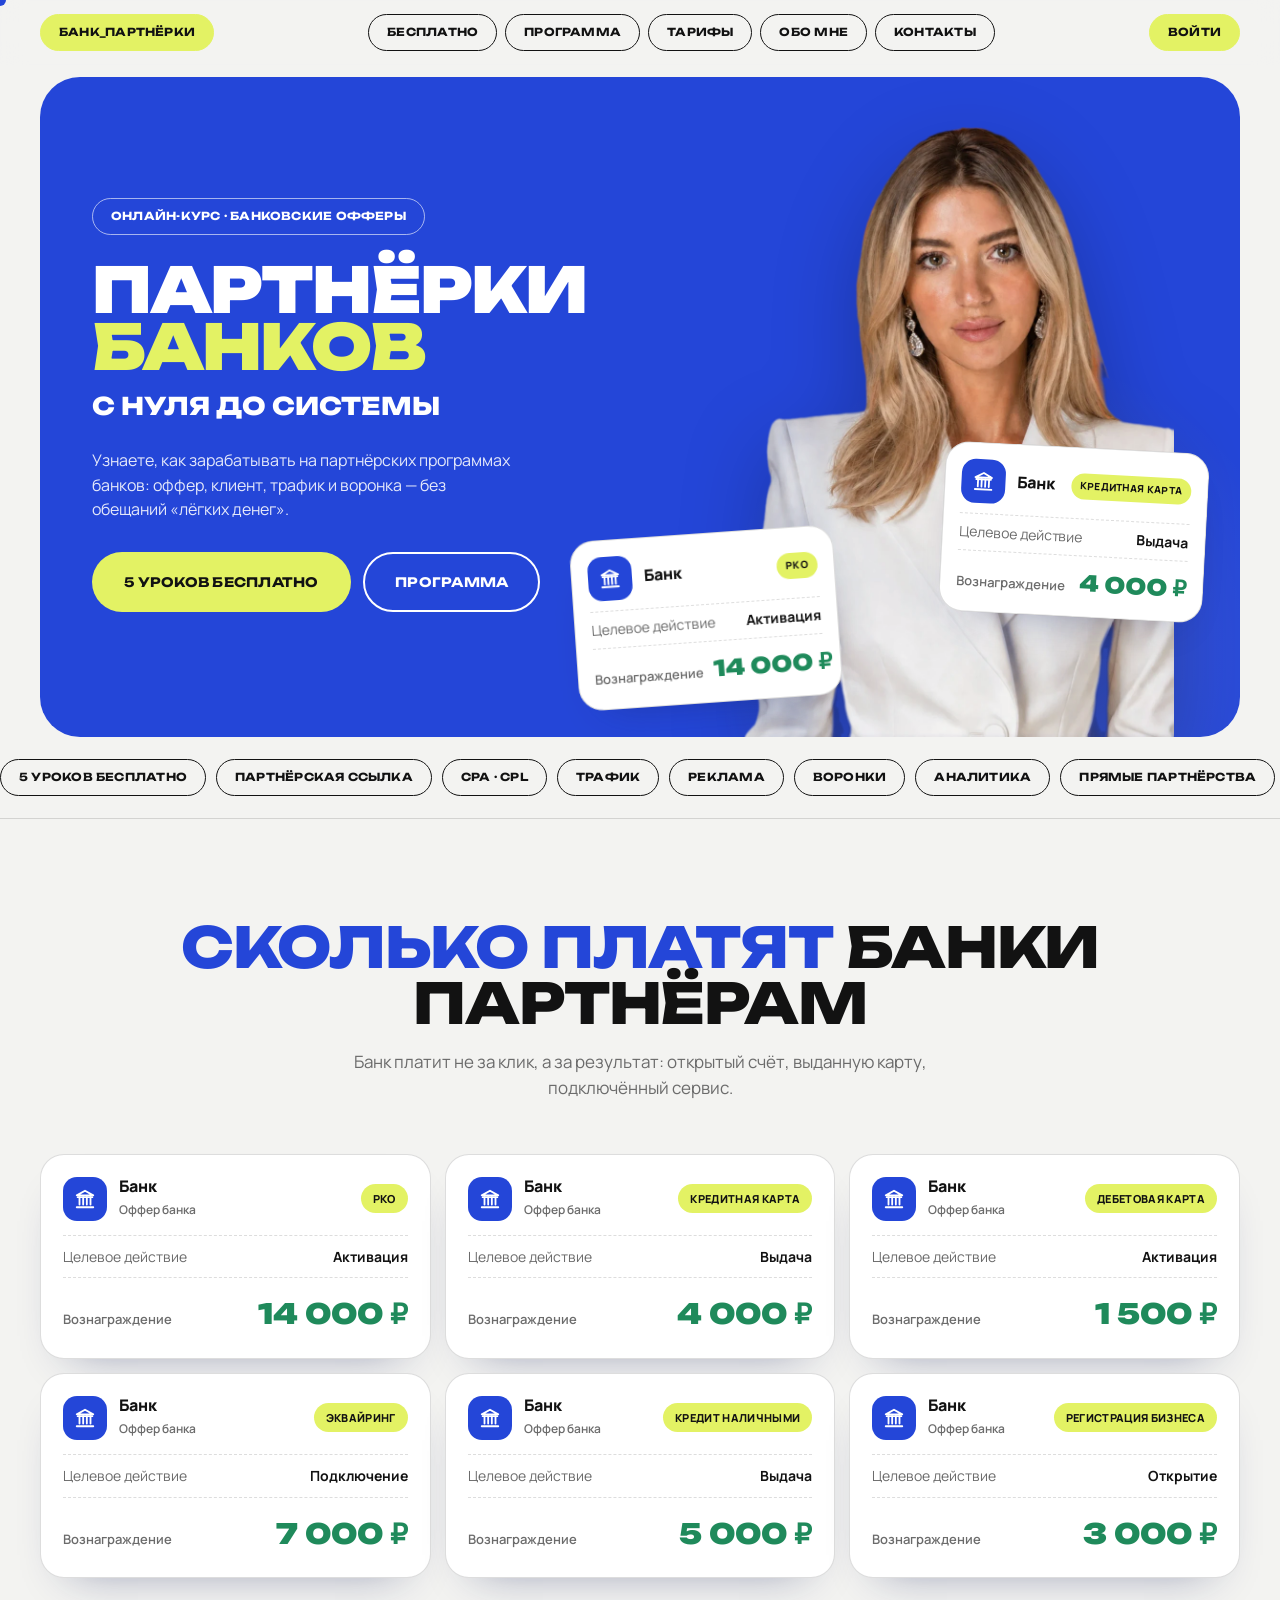
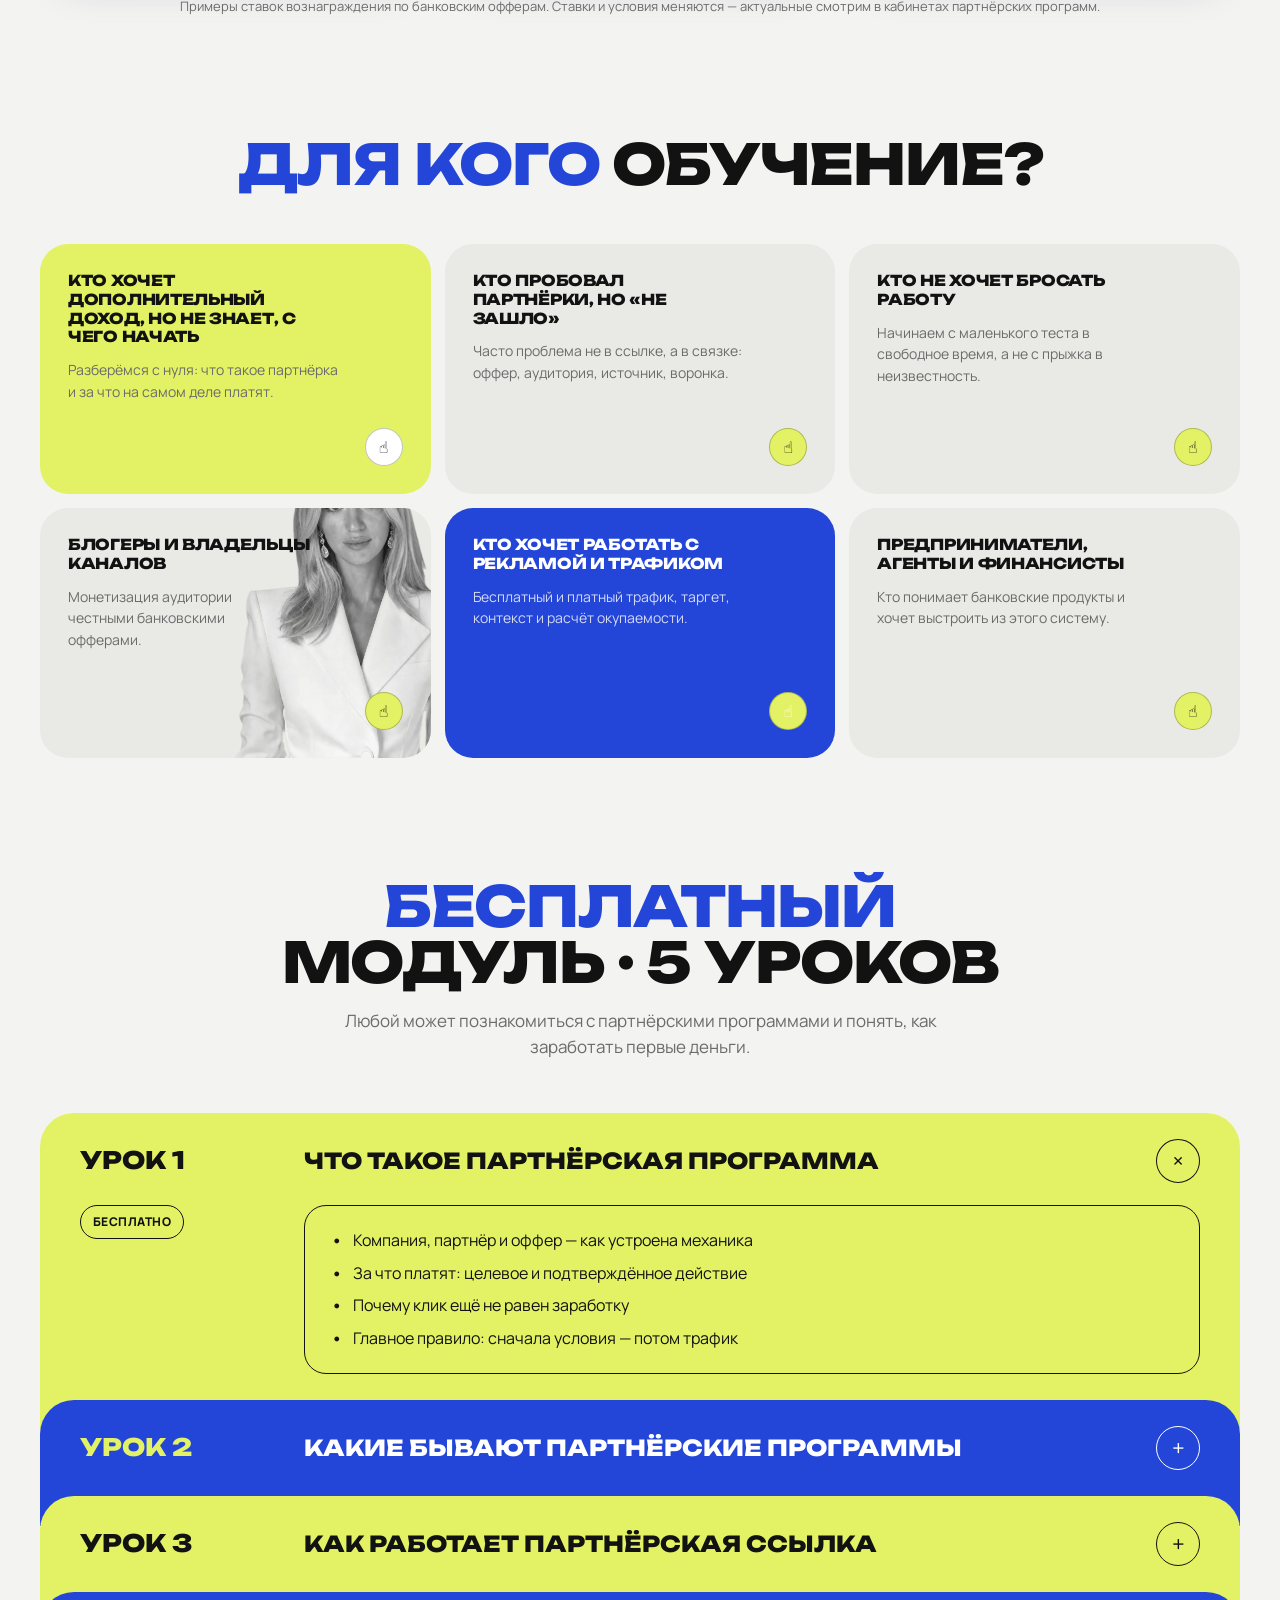
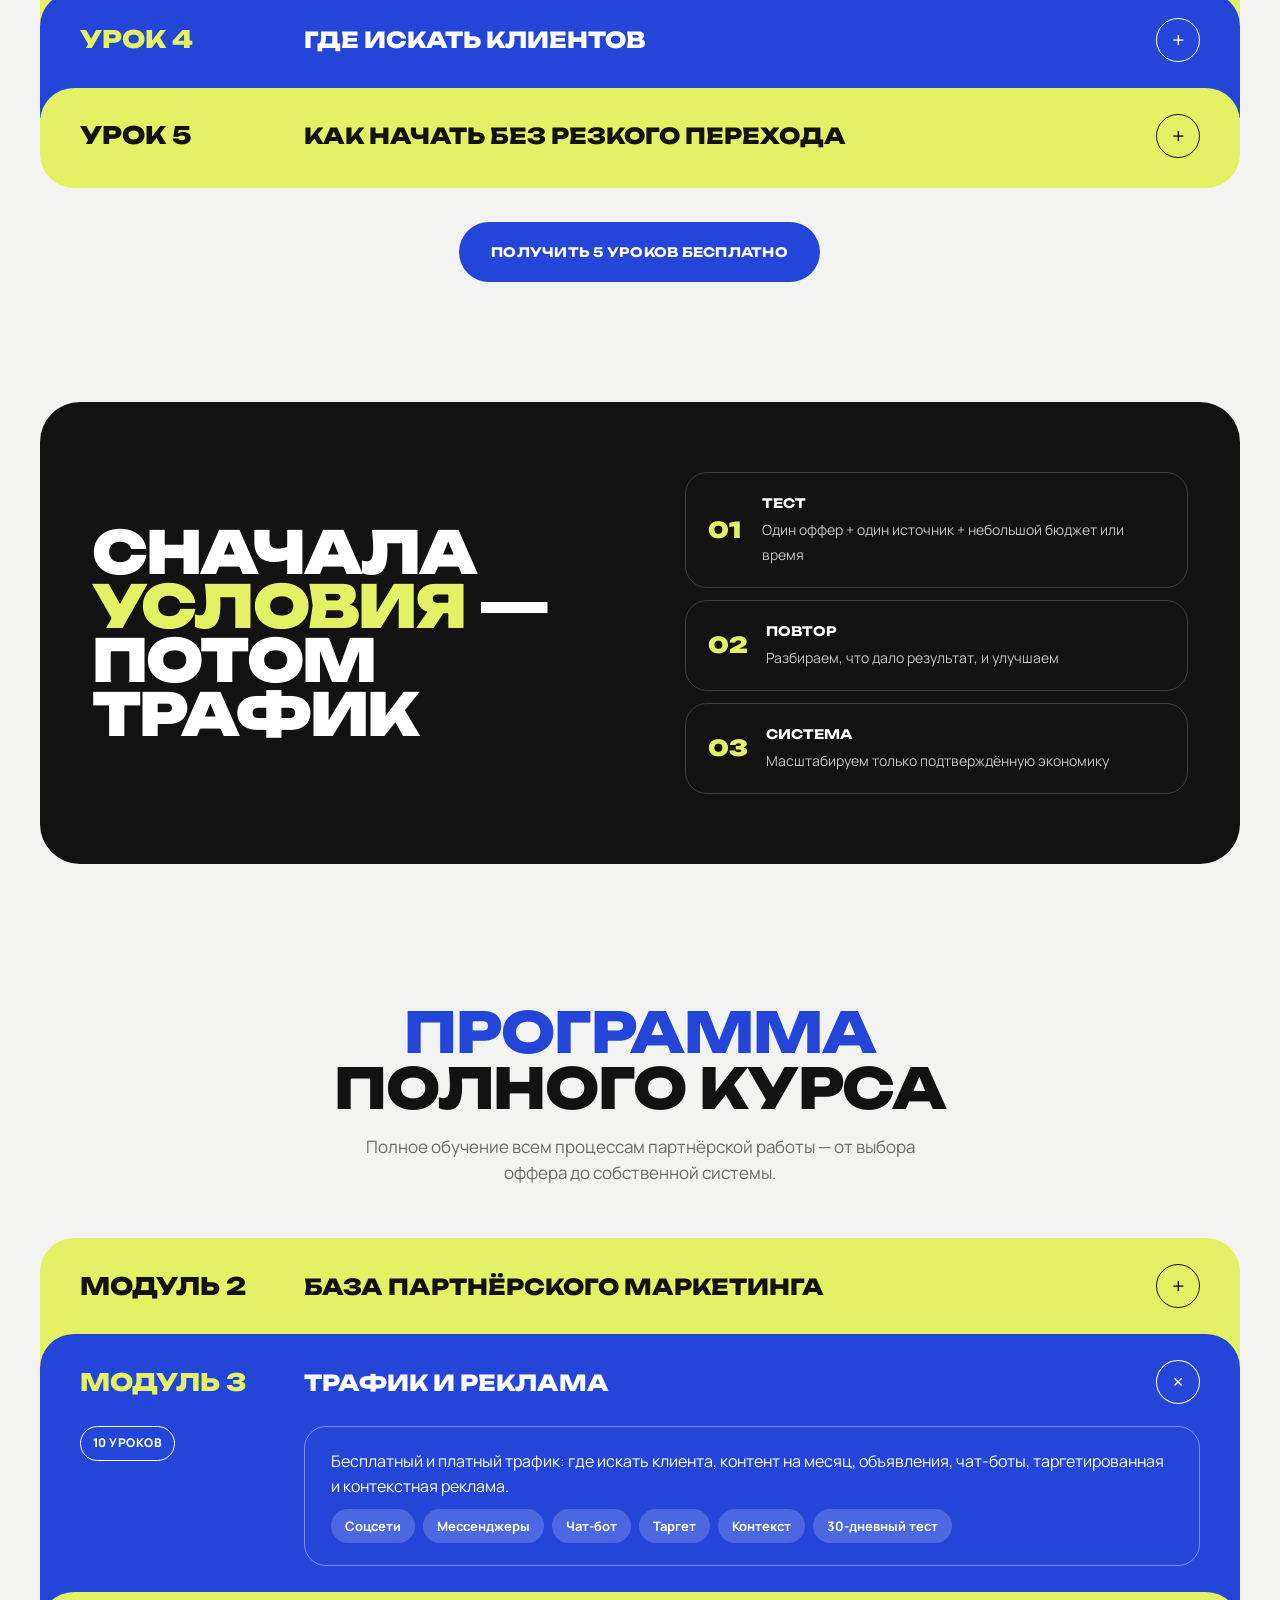
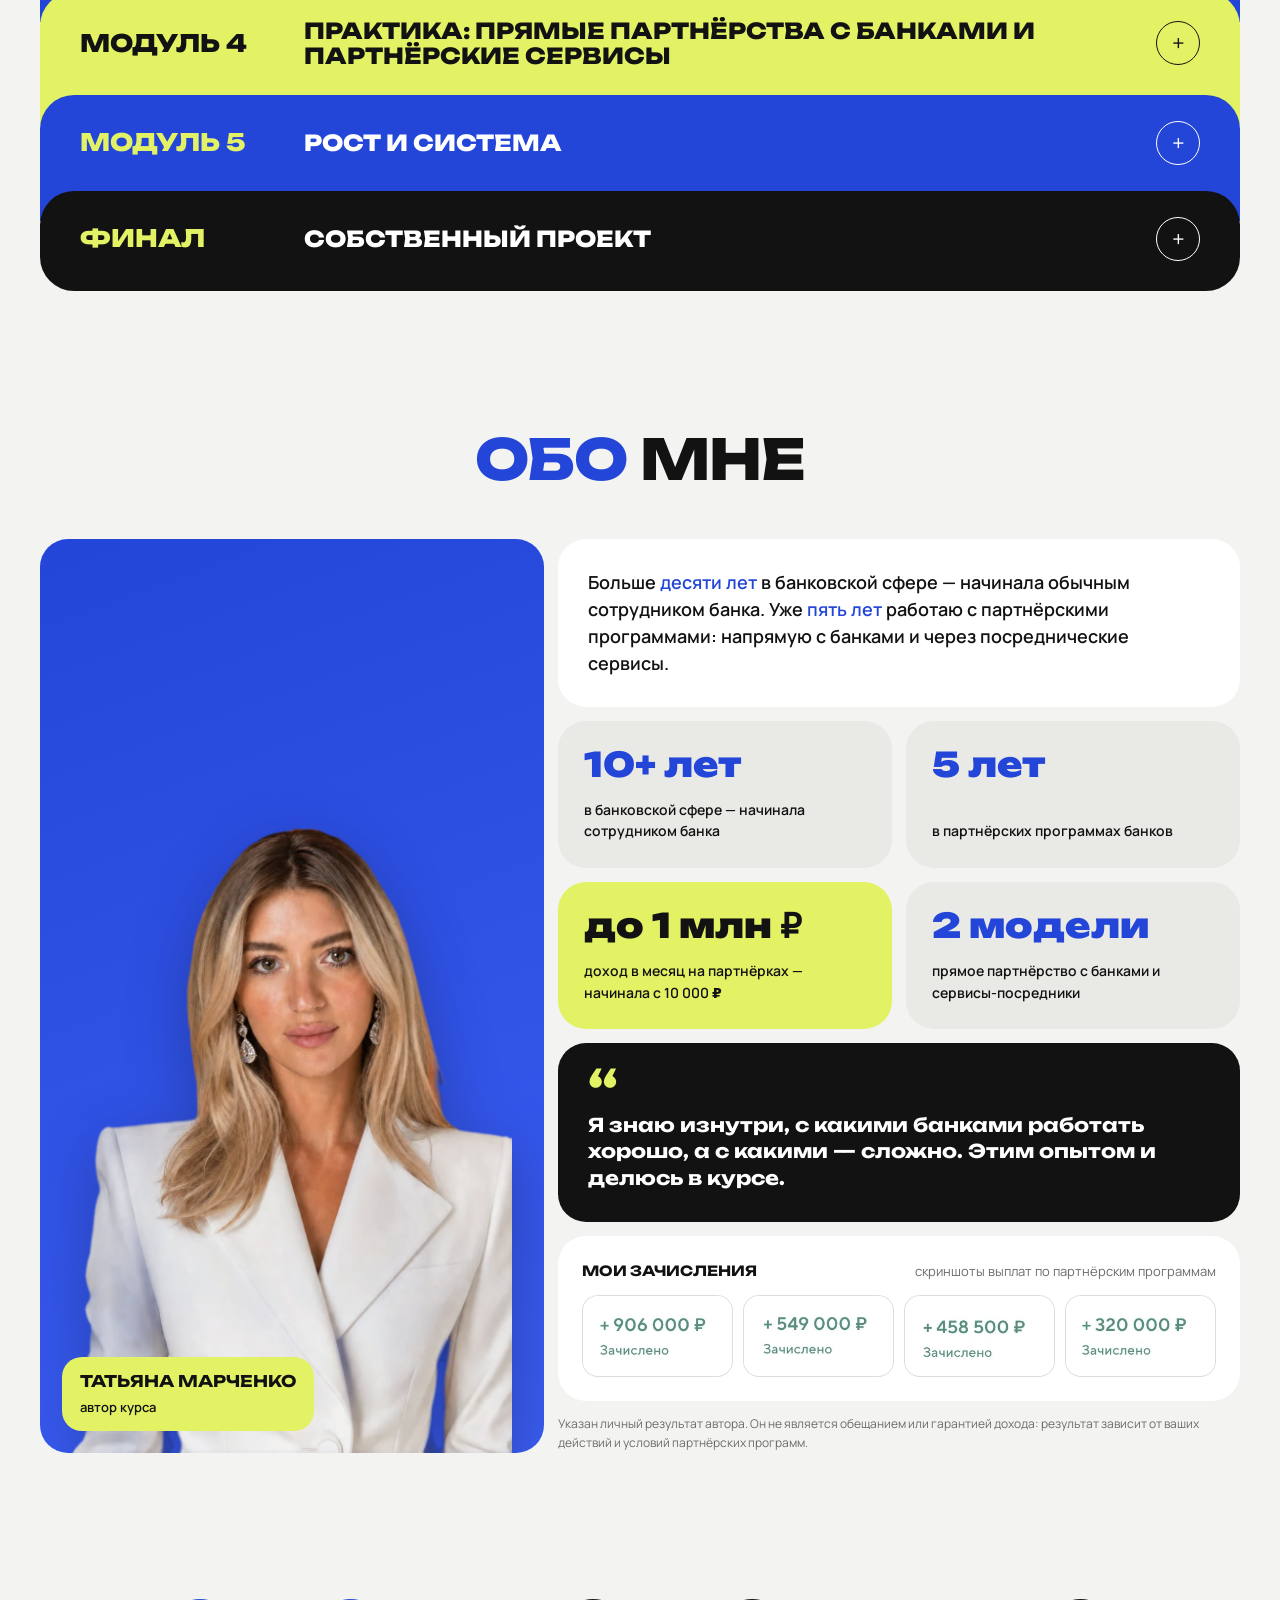
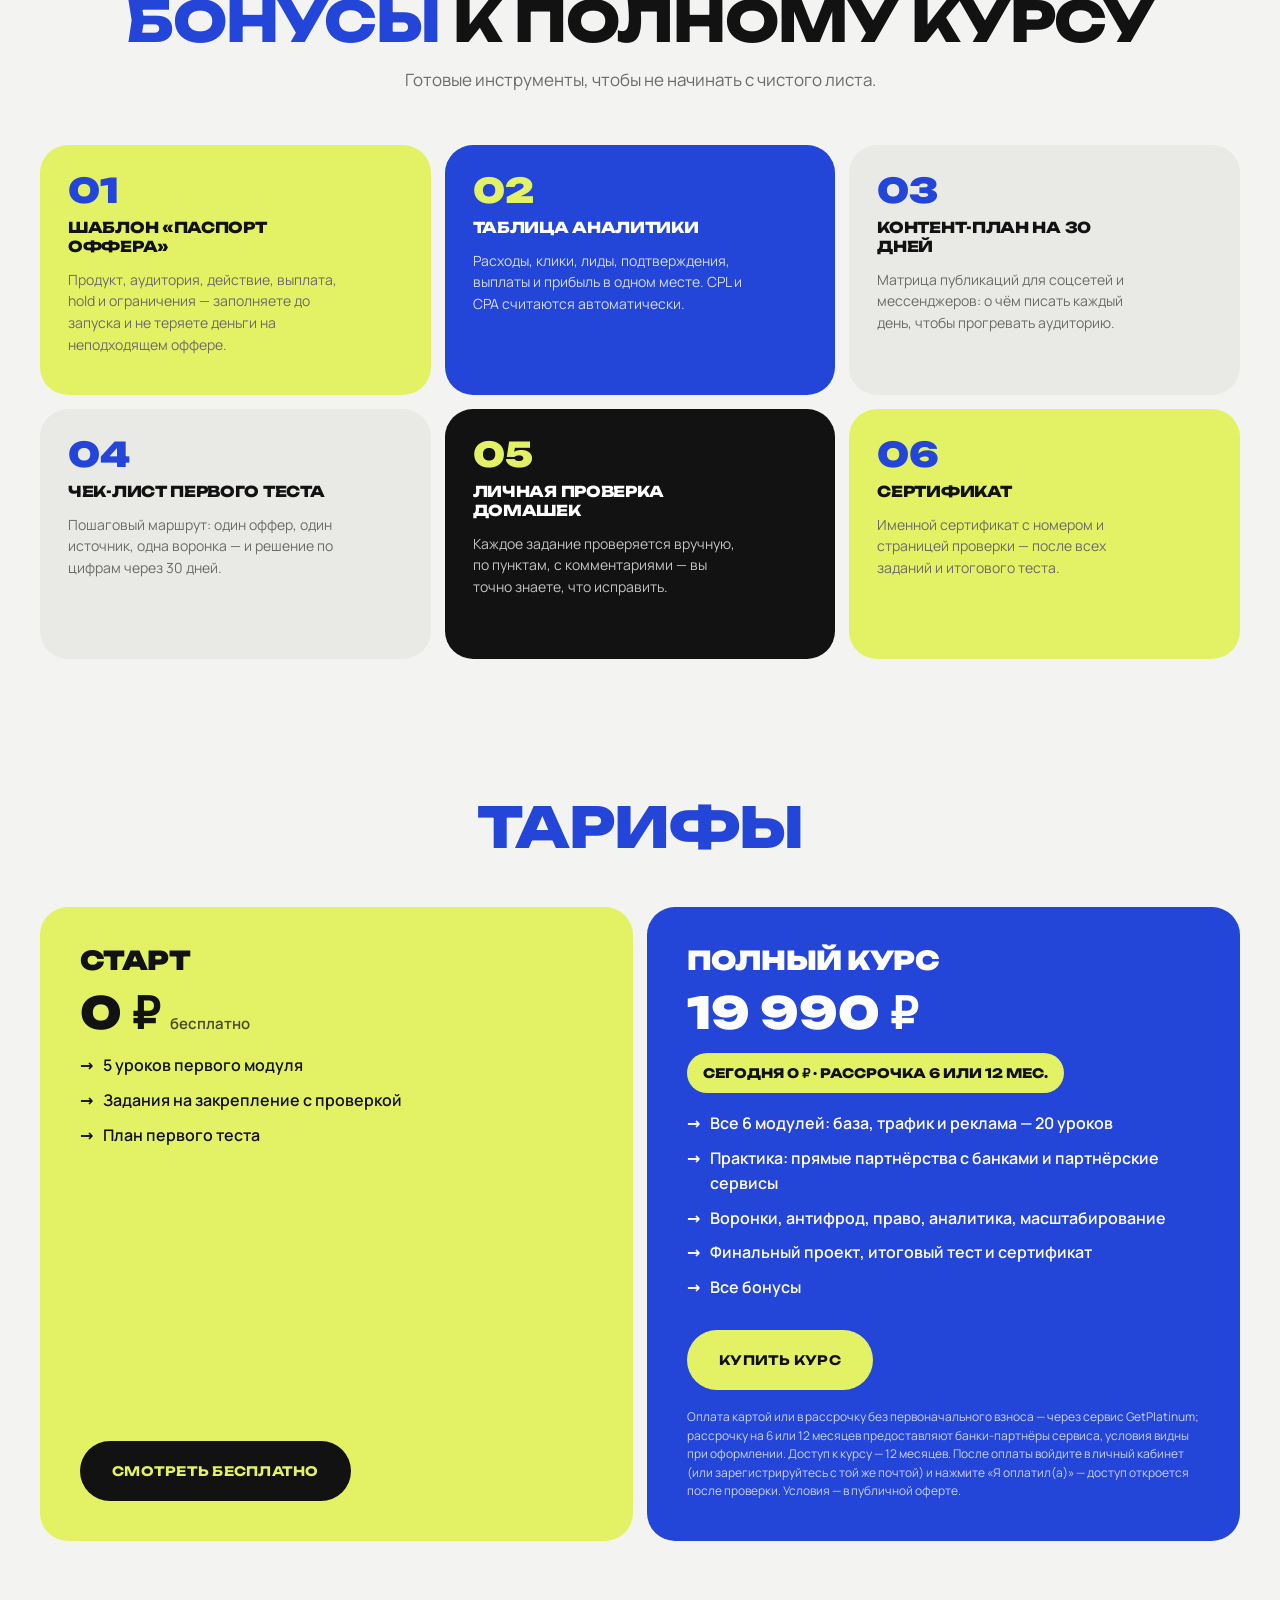
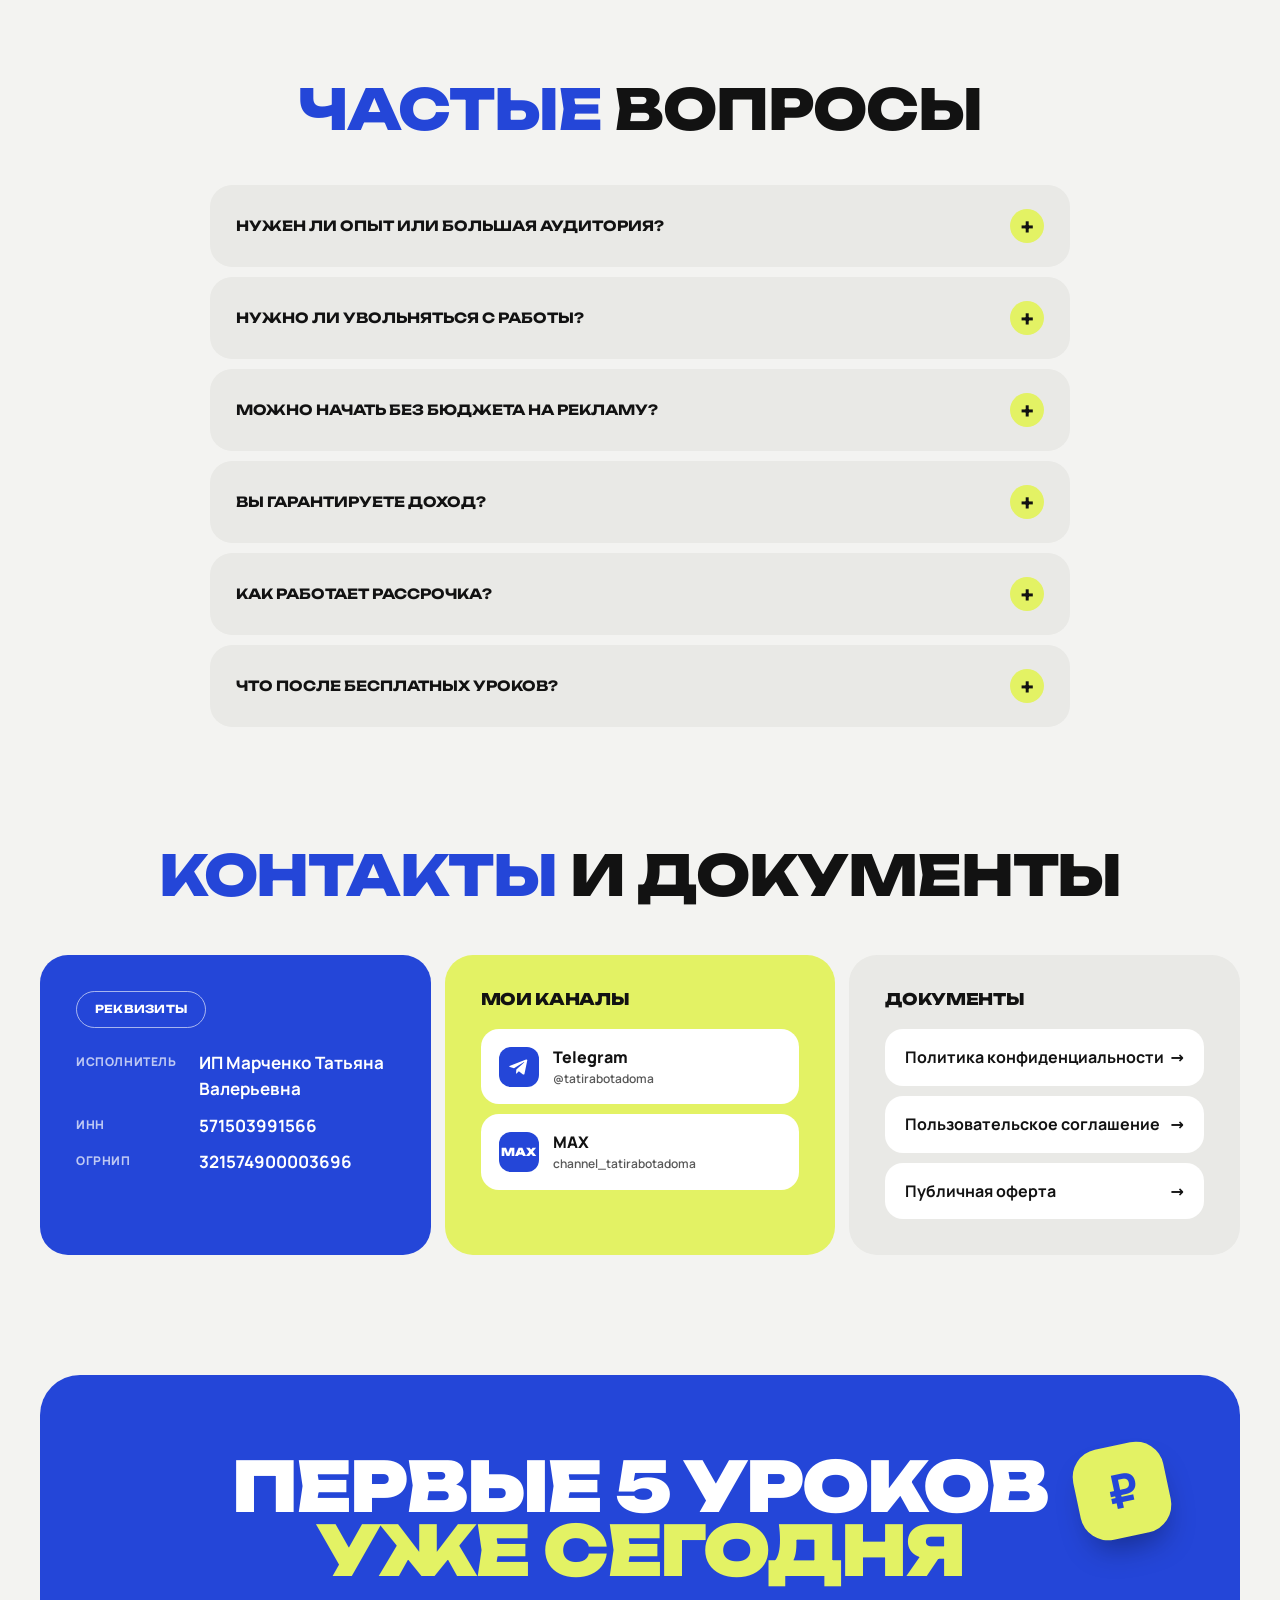
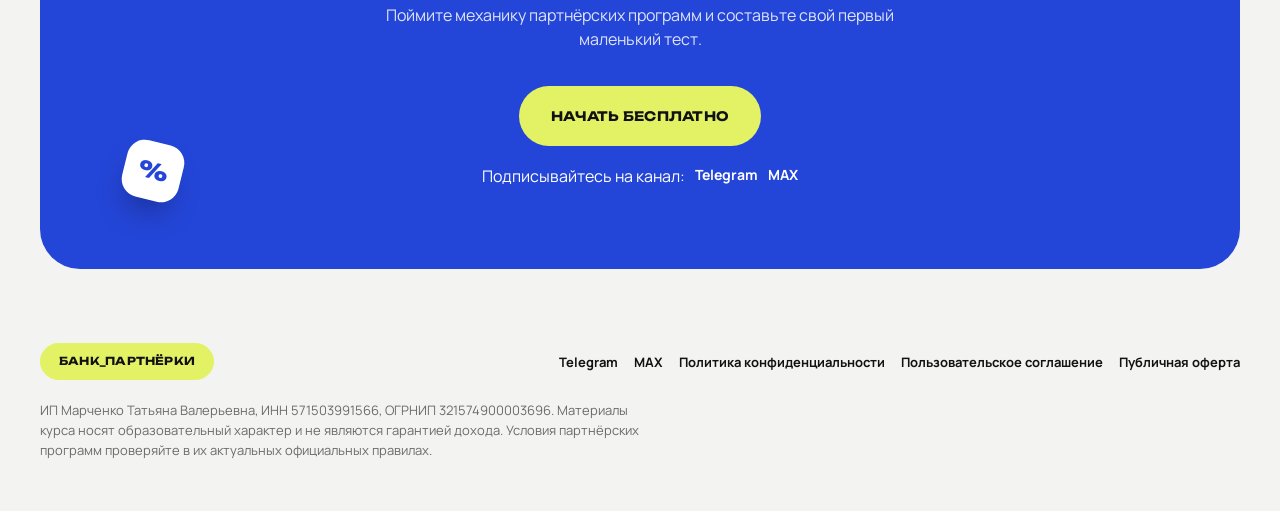
==== commit fce506a8: "Hero without text over the photo, no refund wording, OGRNIP in contacts Landing hero now keeps all t" ====
--- a/index.html
+++ b/index.html
@@ -67,17 +67,15 @@
 .hero-card::before{content:"";position:absolute;inset:auto -10% -40% auto;width:700px;height:700px;border-radius:50%;background:radial-gradient(circle,rgba(255,255,255,.14),transparent 60%);z-index:-2}
 .hero-tag{border-color:rgba(255,255,255,.6);color:var(--white);cursor:default}
 .hero-tag:hover{background:transparent;color:var(--white)}
-.hero-photo{position:absolute;left:50%;bottom:0;width:min(420px,36%);transform:translateX(-50%);z-index:1;transition:transform .5s cubic-bezier(.2,.8,.2,1)}
+.hero-card{display:grid;grid-template-columns:minmax(0,1.15fr) minmax(0,.85fr);gap:20px;padding:44px 52px 0}
+.hero-text{position:relative;z-index:2;align-self:center;padding-bottom:48px}
+.hero-text .hero-tag{margin-bottom:26px}
+.hero-photo{position:relative;z-index:1;align-self:end;justify-self:center;width:100%;max-width:430px;transition:transform .5s cubic-bezier(.2,.8,.2,1)}
 .hero-photo img{width:100%;filter:drop-shadow(0 30px 40px rgba(0,0,0,.25))}
-.hero-left,.hero-right,.hero-cta{position:absolute;z-index:2}
-.hero-left{left:52px;top:118px}
-.hero-right{right:52px;top:230px;text-align:right}
-.hero-cta{left:52px;top:330px;max-width:330px}
-.big{font-family:Unbounded,sans-serif;font-weight:900;text-transform:uppercase;line-height:.92;letter-spacing:-.03em;font-size:clamp(44px,5.8vw,82px)}
+.big{font-family:Unbounded,sans-serif;font-weight:900;text-transform:uppercase;line-height:.92;letter-spacing:-.03em;font-size:clamp(40px,4.9vw,74px)}
 .big.lime-t{color:var(--lime)}
-.hero-right .big{font-size:clamp(44px,5.8vw,82px)}
-.hero-right .mid{font-family:Unbounded,sans-serif;font-weight:800;text-transform:uppercase;font-size:clamp(18px,2.2vw,30px);margin-top:10px}
-.hero-lead{margin:22px 0 30px;opacity:.88;font-size:16px;max-width:330px}
+.hero-text .mid{font-family:Unbounded,sans-serif;font-weight:800;text-transform:uppercase;font-size:clamp(17px,1.9vw,27px);margin-top:12px}
+.hero-lead{margin:22px 0 30px;opacity:.88;font-size:16px;max-width:430px}
 .hero-ctas{display:flex;gap:12px;flex-wrap:wrap}
 .coin{position:absolute;right:22%;bottom:16%;z-index:3;width:92px;height:92px;border-radius:28px;background:var(--lime);color:var(--blue);display:grid;place-items:center;
   font-family:Unbounded,sans-serif;font-weight:900;font-size:44px;transform:rotate(-12deg);box-shadow:0 18px 30px -10px rgba(0,0,0,.35);animation:bob 5s ease-in-out infinite;transition:translate .4s ease-out}
@@ -86,18 +84,15 @@
 .hero-free{position:absolute;right:52px;bottom:44px;z-index:3;max-width:250px;text-align:right;font-size:14px;opacity:.9}
 .hero-free b{display:block;font-family:Unbounded,sans-serif;font-size:38px;color:var(--lime);line-height:1}
 @media (max-width:980px){
-  .hero-card{padding:30px 22px 0;min-height:auto;display:flex;flex-direction:column}
-  .hero-left,.hero-right,.hero-cta,.hero-free{position:static;max-width:none;text-align:left}
-  .hero-left{margin-top:22px}
-  .hero-tag{order:0;align-self:flex-start}.hero-left{order:1}.hero-right{order:2}.hero-cta{order:3}.hero-free{order:4}.hero-photo{order:5}
-  .hero-right{margin-top:6px}
+  .hero-card{display:flex;flex-direction:column;padding:30px 22px 0;min-height:auto;gap:0}
+  .hero-text{padding-bottom:0}
   .hero .big{font-size:clamp(34px,10.5vw,64px)}
-  .hero-free{margin:26px 0 0}
-  .hero-cta .hero-lead{margin-top:18px}
-  .hero-photo{position:relative;left:auto;transform:none;width:min(360px,85%);margin:20px auto 0}
+  .hero-free{position:static;max-width:none;text-align:left;margin:26px 0 0}
+  .hero-photo{width:min(360px,85%);margin:20px auto 0}
   .coin{right:8%;bottom:12%;width:70px;height:70px;font-size:32px;border-radius:22px}
   .coin.c2{display:none}
 }
+
 
 /* ticker */
 .ticker{overflow:hidden;padding:22px 0;border-bottom:1.5px solid var(--line)}
@@ -122,9 +117,10 @@
 .float-offer .offer-top small{display:none}
 .offer>*{min-width:0}
 .float-offer .offer-row{padding:7px 0}
-.fo1{left:31%;bottom:30px;rotate:-4deg}
-.fo2{right:52px;bottom:40px;rotate:3deg;animation-delay:-3s}
+.fo1{left:calc(57% - 150px);bottom:34px;rotate:-4deg}
+.fo2{right:34px;bottom:120px;rotate:3deg;animation-delay:-3s}
 @media (min-width:981px){.hero-free{display:none}}
+@media (max-width:1200px){.fo1{display:none}}
 @media (max-width:980px){.float-offer{display:none}}
 @media (max-width:900px){.offers{display:flex;overflow-x:auto;scroll-snap-type:x mandatory;padding-bottom:10px;margin-inline:-16px;padding-inline:16px;scrollbar-width:none}.offers .offer{flex:0 0 78%;scroll-snap-align:center}}
 
@@ -362,13 +358,11 @@
 <section class="hero">
   <div class="wrap">
     <div class="hero-card" id="hero">
-      <span class="pill hero-tag">Онлайн-курс · банковские офферы</span>
-
-      <div class="hero-left reveal">
+      <div class="hero-text reveal">
+        <span class="pill hero-tag">Онлайн-курс · банковские офферы</span>
         <div class="big">Партнёрки</div>
-      </div>
-
-      <div class="hero-cta reveal">
+        <div class="big lime-t">банков</div>
+        <div class="mid">с нуля до системы</div>
         <p class="hero-lead">Узнаете, как зарабатывать на партнёрских программах банков: оффер, клиент, трафик и воронка — без обещаний «лёгких денег».</p>
         <div class="hero-ctas">
           <button class="btn btn-lime magnetic" data-open-modal><span>5 уроков бесплатно</span></button>
@@ -378,10 +372,7 @@
 
       <div class="hero-photo" id="heroPhoto"><img id="portraitImg" src="[data-uri]" alt="Автор курса" width="884" height="1306"></div>
 
-      <div class="hero-right reveal">
-        <div class="big lime-t">Банков</div>
-        <div class="mid">с нуля до системы</div>
-      </div>
+      
 
       <div class="offer float-offer fo1"><div class="offer-top"><span class="bank-ic"><svg width="22" height="22" viewBox="0 0 24 24" fill="none" stroke="currentColor" stroke-width="2" stroke-linecap="round" stroke-linejoin="round"><path d="M3 21h18"/><path d="M4 10h16"/><path d="M12 3 3 8h18z"/><path d="M6 10v8M10 10v8M14 10v8M18 10v8"/></svg></span><div><b>Банк</b><small>Оффер банка</small></div><span class="ochip">РКО</span></div><div class="offer-row"><span>Целевое действие</span><b>Активация</b></div><div class="offer-pay"><span>Вознаграждение</span><strong>14 000 ₽</strong></div></div>
       <div class="offer float-offer fo2"><div class="offer-top"><span class="bank-ic"><svg width="22" height="22" viewBox="0 0 24 24" fill="none" stroke="currentColor" stroke-width="2" stroke-linecap="round" stroke-linejoin="round"><path d="M3 21h18"/><path d="M4 10h16"/><path d="M12 3 3 8h18z"/><path d="M6 10v8M10 10v8M14 10v8M18 10v8"/></svg></span><div><b>Банк</b><small>Оффер банка</small></div><span class="ochip">Кредитная карта</span></div><div class="offer-row"><span>Целевое действие</span><b>Выдача</b></div><div class="offer-pay"><span>Вознаграждение</span><strong>4 000 ₽</strong></div></div>
@@ -592,8 +583,7 @@
       <details class="reveal"><summary>Можно начать без бюджета на рекламу?</summary><p>Да. В курсе есть методика бесплатного трафика. Бесплатный — не значит без затрат: вы вкладываете время, контент и регулярность.</p></details>
       <details class="reveal"><summary>Вы гарантируете доход?</summary><p>Нет — и честно об этом говорим. Результат курса — умение самостоятельно пройти путь от оффера до измеримого теста и принимать решения по данным.</p></details>
       <details class="reveal"><summary>Как работает рассрочка?</summary><p>Полный курс стоит 19 990 ₽. Рассрочка оформляется на странице оплаты через сервис GetPlatinum: сегодня вы платите 0 ₽, остальное — частями на 6 или 12 месяцев по графику банка-партнёра. Доступ к курсу открывается на 12 месяцев. После одобрения войдите в личный кабинет и нажмите «Я оплатил(а)» — откроем доступ.</p></details>
-      <details class="reveal"><summary>Можно ли вернуть деньги?</summary><p>Да, порядок возврата описан в <a href="offer.html">публичной оферте</a>: вы можете отказаться от обучения в любой момент, возврат рассчитывается за вычетом уже открытых материалов.</p></details>
-      <details class="reveal"><summary>Что после бесплатных уроков?</summary><p>Переход к полному курсу: база, трафик и реклама, практика на реальных партнёрских программах и дополнительные модули.</p></details>
+            <details class="reveal"><summary>Что после бесплатных уроков?</summary><p>Переход к полному курсу: база, трафик и реклама, практика на реальных партнёрских программах и дополнительные модули.</p></details>
     </div>
   </div>
 </section>
@@ -608,6 +598,7 @@
         <dl>
           <dt>Исполнитель</dt><dd>ИП Марченко Татьяна Валерьевна</dd>
           <dt>ИНН</dt><dd>571503991566</dd>
+          <dt>ОГРНИП</dt><dd>321574900003696</dd>
         </dl>
       </div>
       <div class="c-card lime reveal">
@@ -649,7 +640,7 @@
   <div class="wrap foot">
     <span class="pill lime">БАНК_ПАРТНЁРКИ</span>
     <div class="foot-links"><a href="https://t.me/tatirabotadoma" target="_blank" rel="noopener">Telegram</a><a href="https://max.ru/channel_tatirabotadoma" target="_blank" rel="noopener">MAX</a><a href="privacy.html">Политика конфиденциальности</a><a href="agreement.html">Пользовательское соглашение</a><a href="offer.html">Публичная оферта</a></div>
-    <p>ИП Марченко Татьяна Валерьевна, ИНН 571503991566. Материалы курса носят образовательный характер и не являются гарантией дохода. Условия партнёрских программ проверяйте в их актуальных официальных правилах.</p>
+    <p>ИП Марченко Татьяна Валерьевна, ИНН 571503991566, ОГРНИП 321574900003696. Материалы курса носят образовательный характер и не являются гарантией дохода. Условия партнёрских программ проверяйте в их актуальных официальных правилах.</p>
   </div>
 </footer>
 
@@ -714,7 +705,7 @@
     hero.addEventListener('mousemove', e => {
       const r = hero.getBoundingClientRect();
       const x = (e.clientX - r.left) / r.width - .5, y = (e.clientY - r.top) / r.height - .5;
-      if (innerWidth > 980) photo.style.transform = `translateX(calc(-50% + ${x * 18}px)) translateY(${y * 8}px)`;
+      if (innerWidth > 980) photo.style.transform = `translate(${x * 14}px, ${y * 8}px)`;
       coins.forEach((c, i) => c.style.translate = `${x * (i ? -40 : 30)}px ${y * (i ? -30 : 24)}px`);
     });
     hero.addEventListener('mouseleave', () => { photo.style.transform = ''; coins.forEach(c => c.style.translate = ''); });
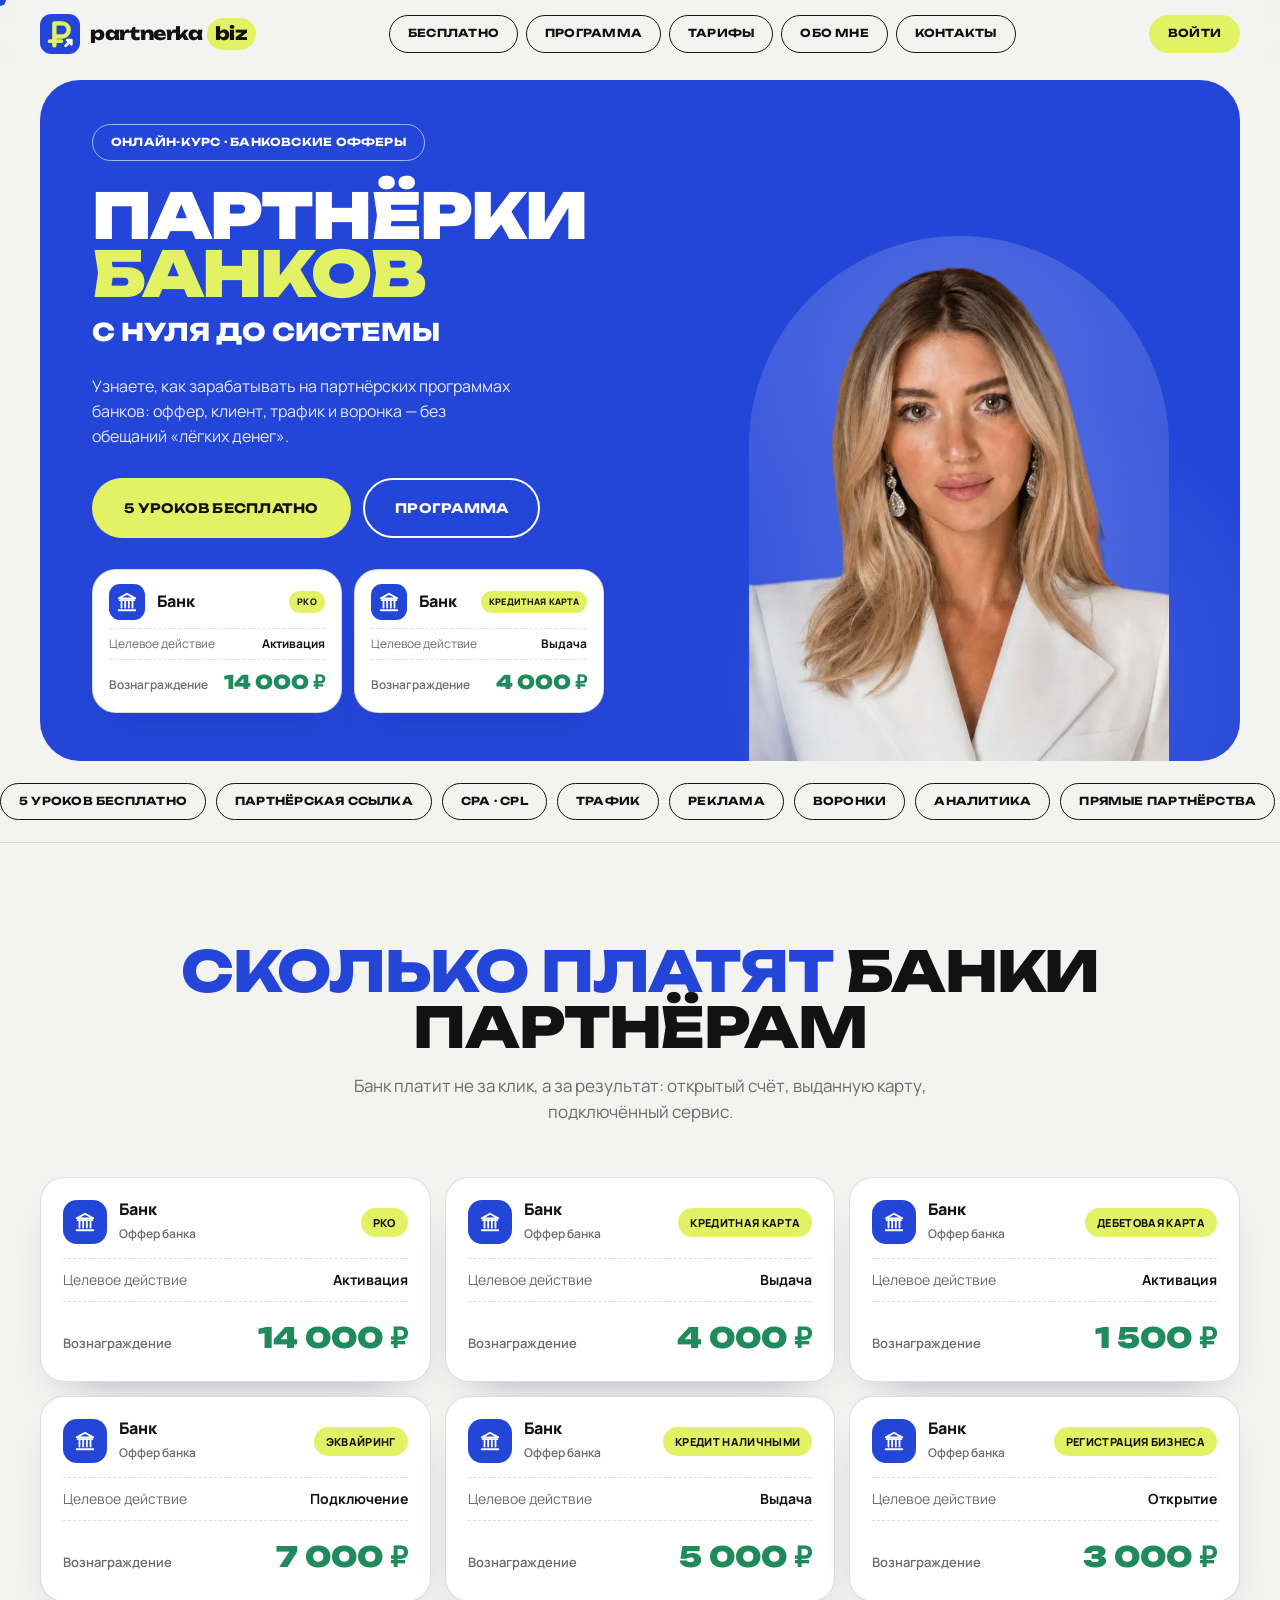
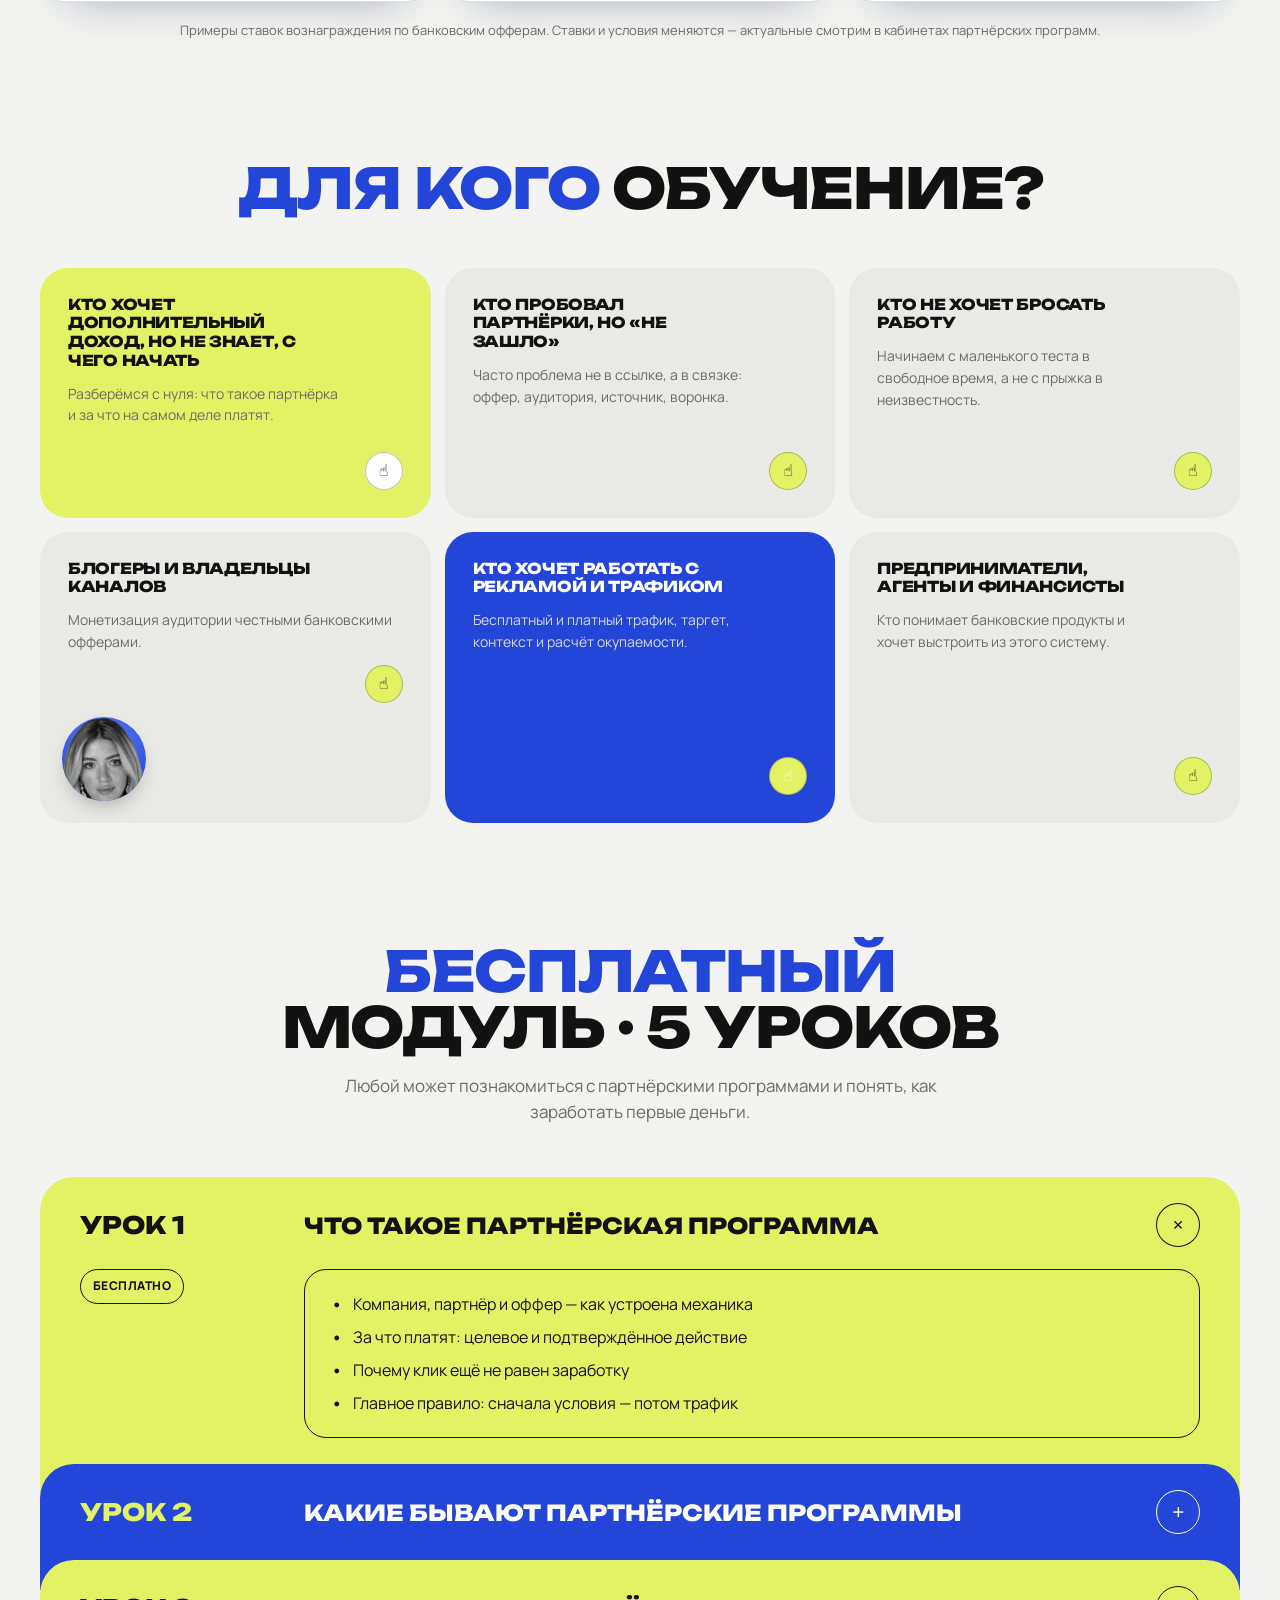
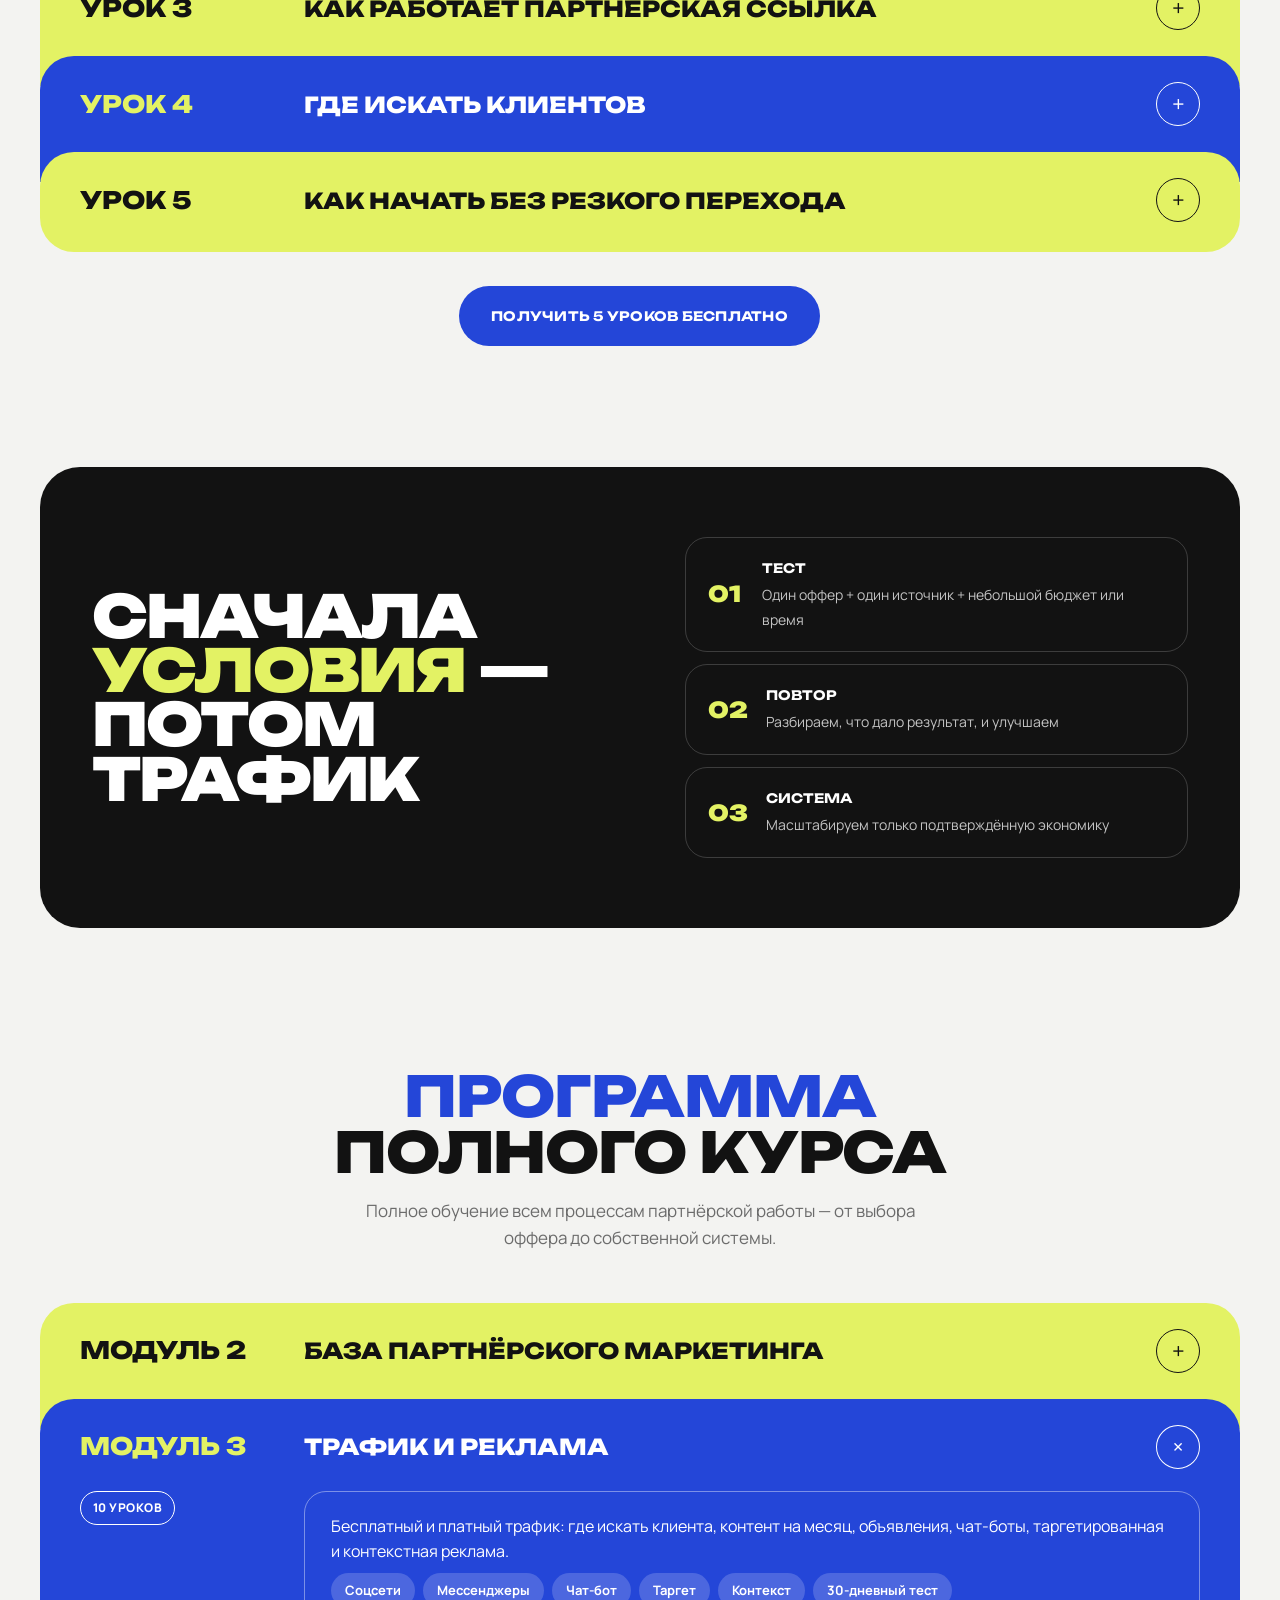
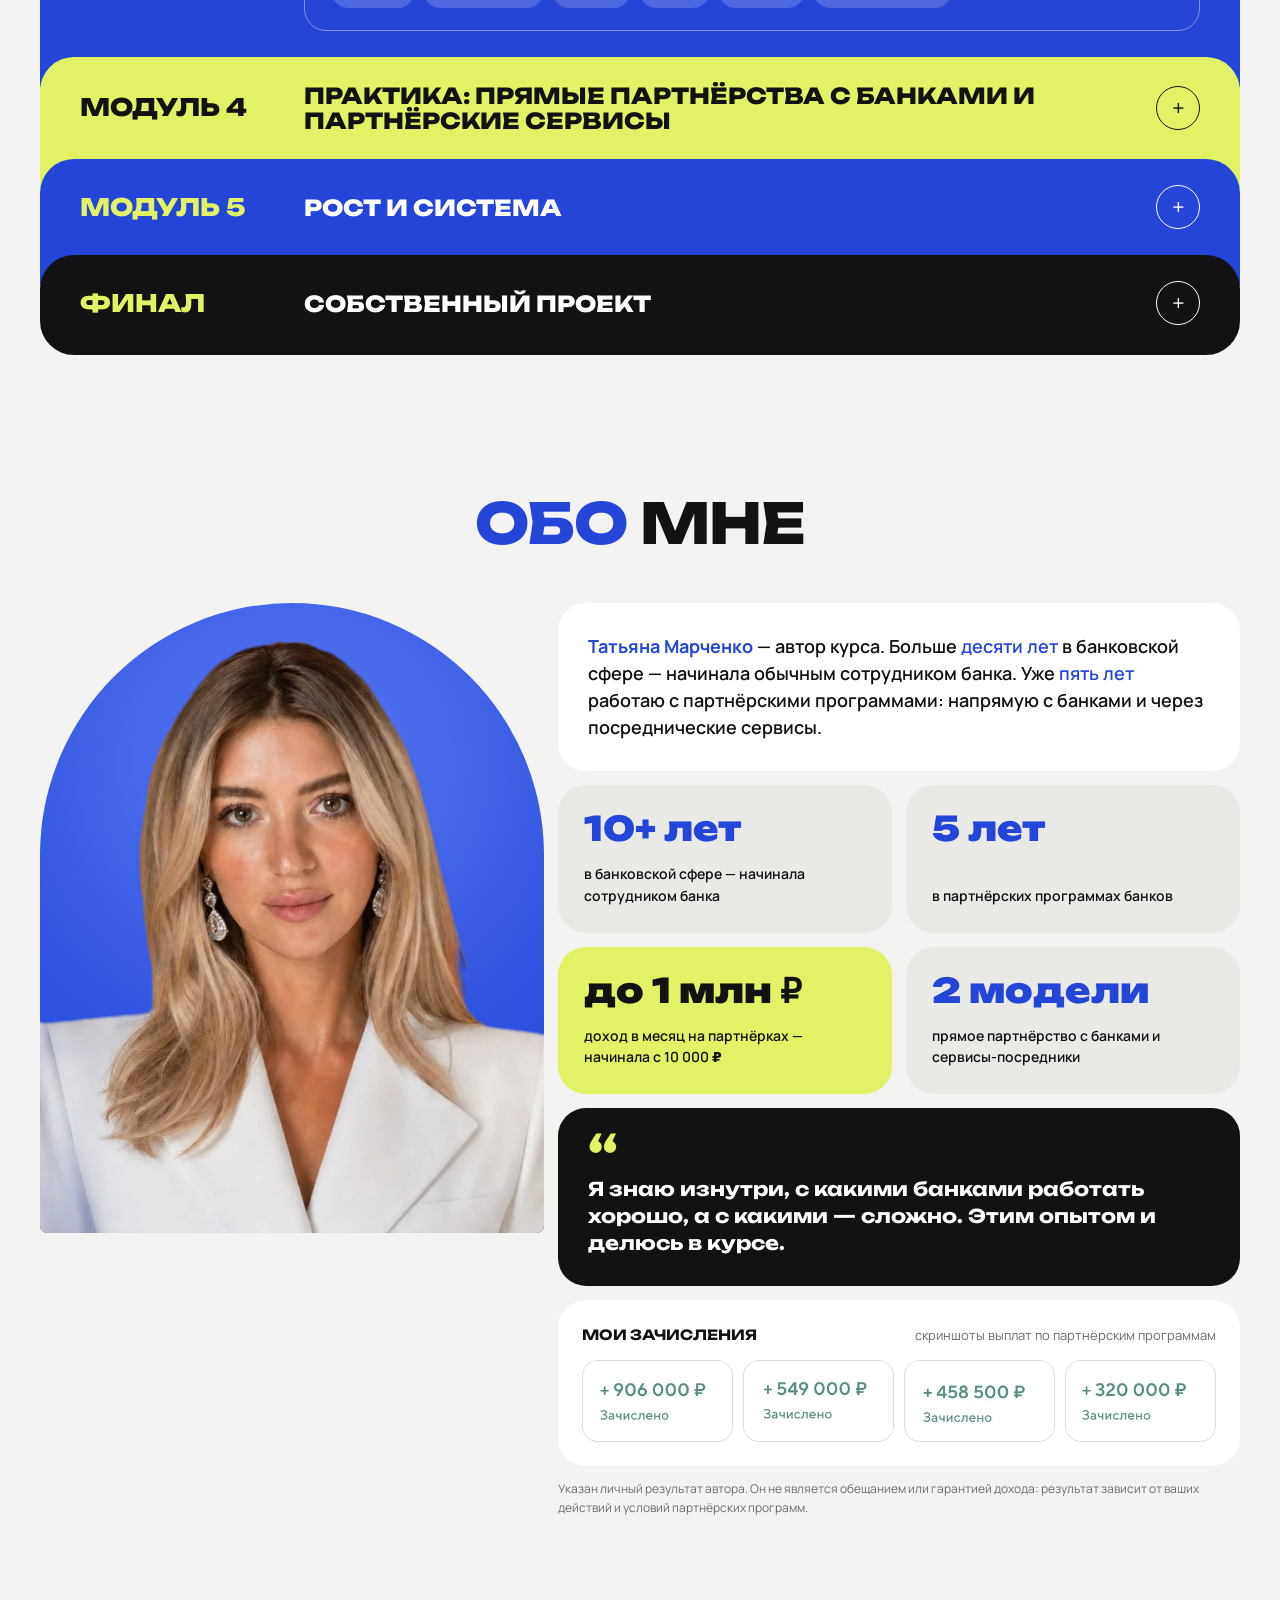
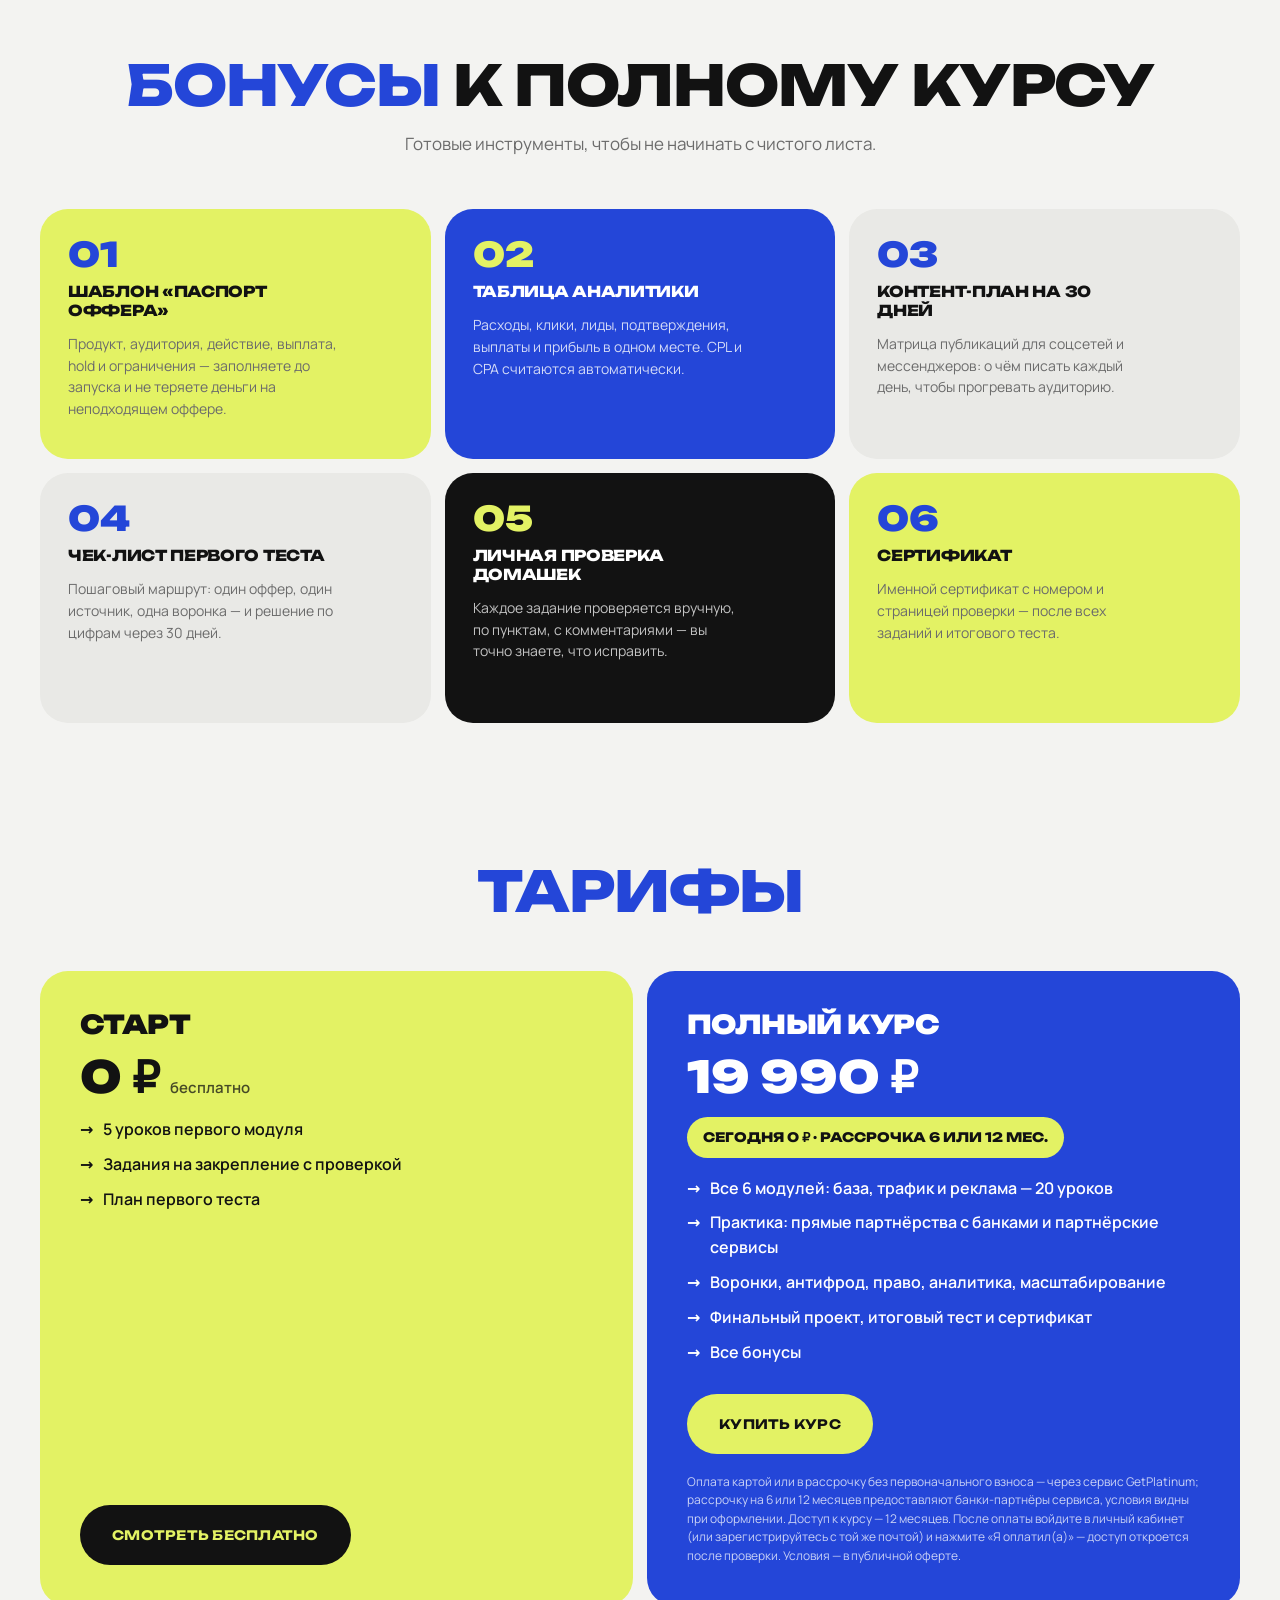
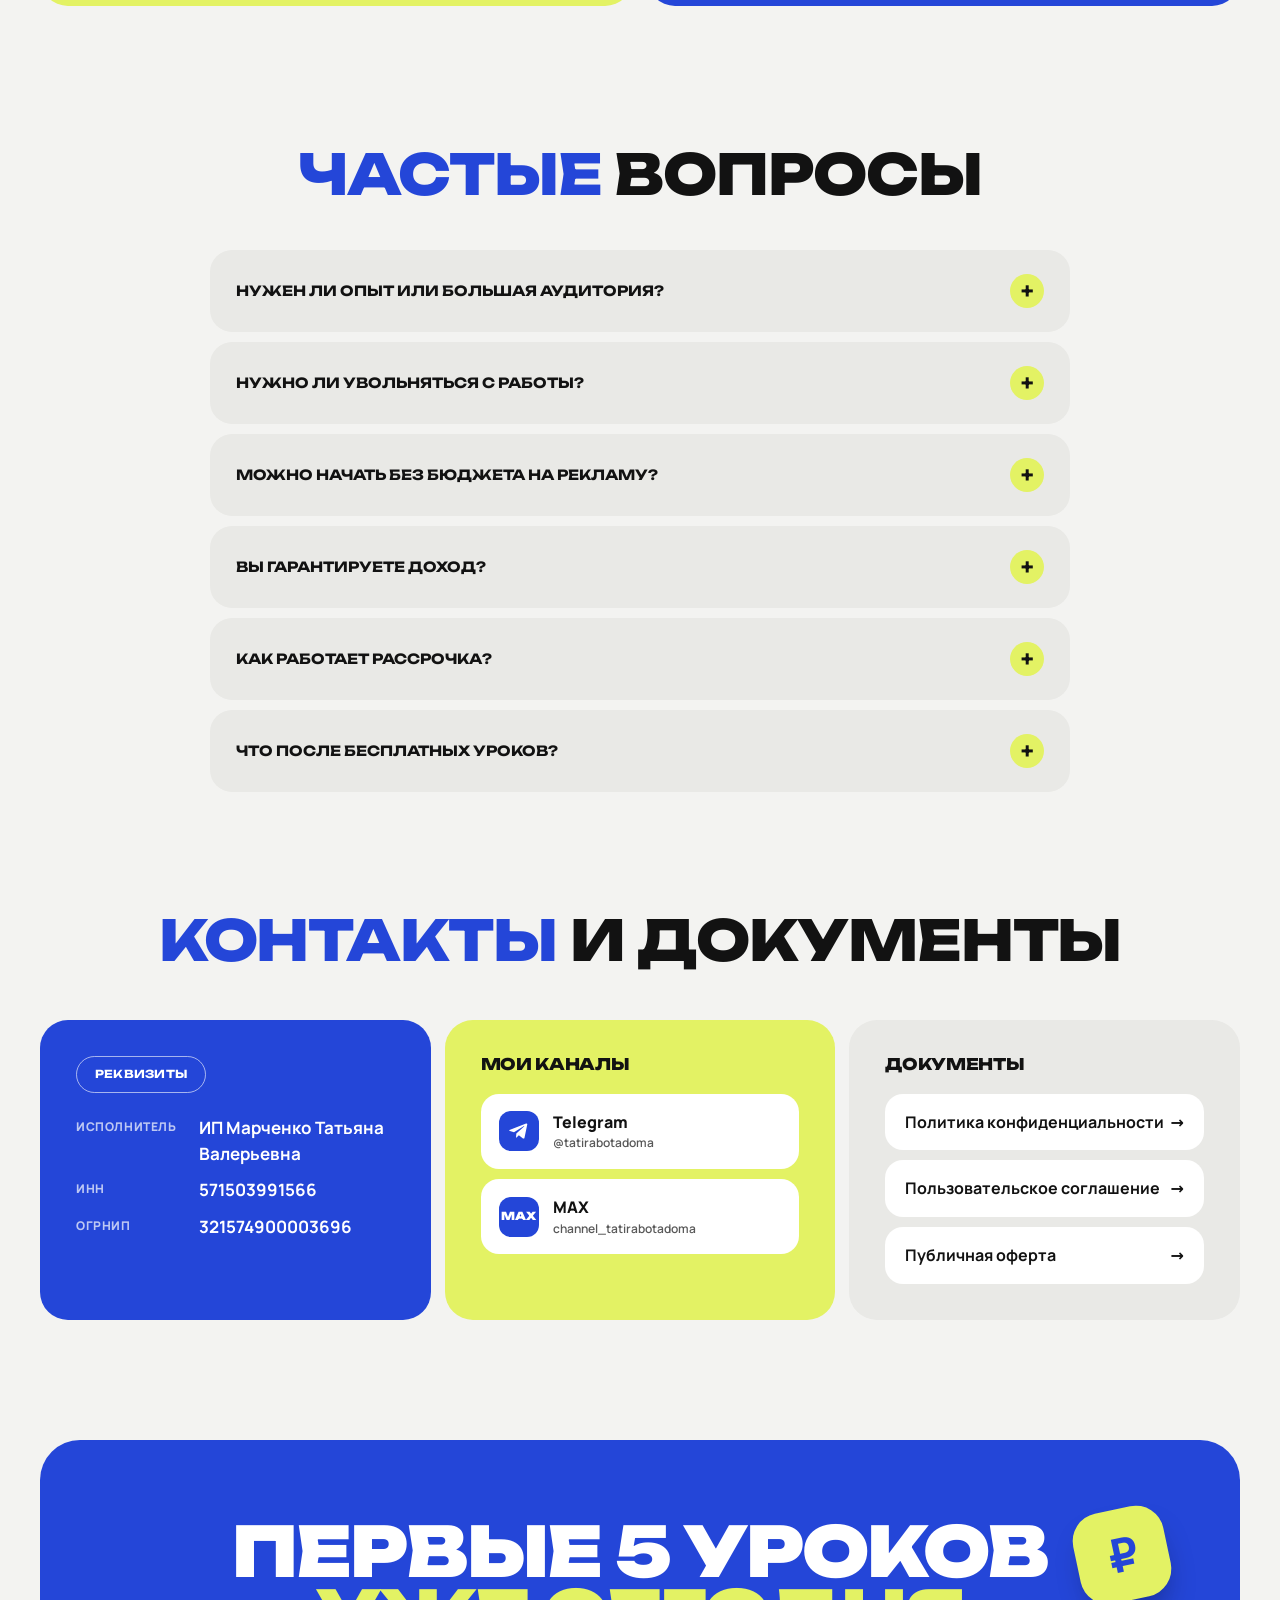
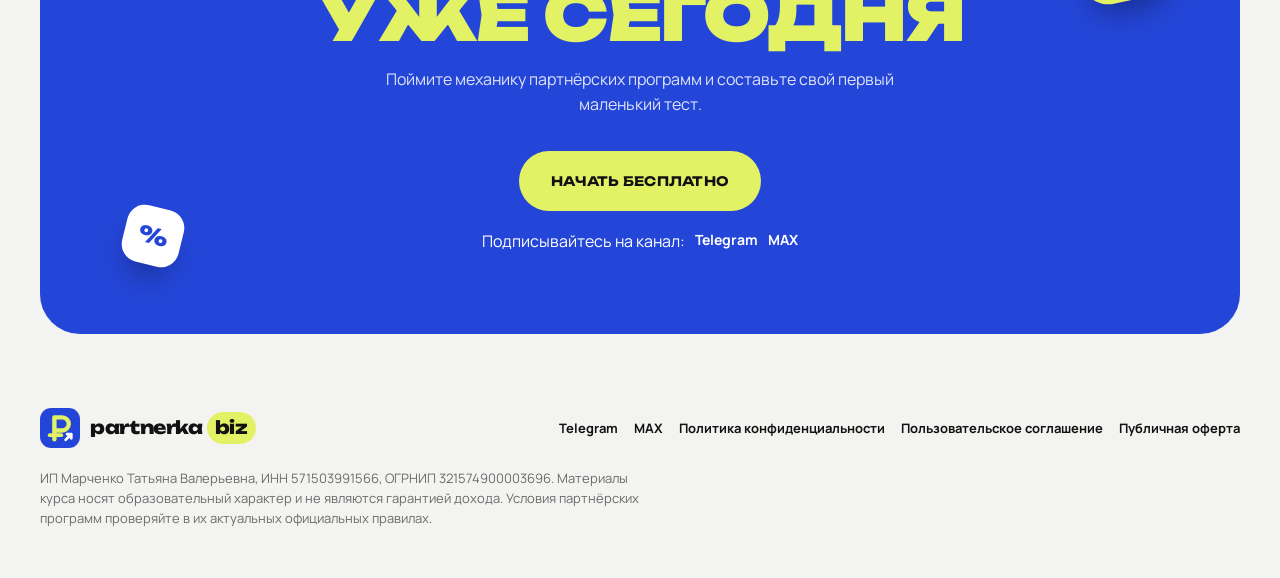
==== commit 9568e7ce: "New logo, framed face-centred portrait and Yandex Direct creatives Brand renamed to partnerka biz wi" ====
--- a/index.html
+++ b/index.html
@@ -3,8 +3,11 @@
 <head>
 <meta charset="utf-8">
 <meta name="viewport" content="width=device-width, initial-scale=1">
-<title>Банковские партнёрки — курс</title>
+<title>partnerka biz — курс по партнёрским программам банков</title>
 <meta name="description" content="Курс по банковским партнёрским программам: 5 бесплатных уроков и полная программа — трафик, реклама, прямые партнёрства с банками, аналитика и масштабирование.">
+<link rel="icon" href="assets/logo-mark.svg" type="image/svg+xml">
+<link rel="icon" href="assets/icon-32.png" sizes="32x32" type="image/png">
+<link rel="apple-touch-icon" href="assets/icon-180.png">
 <link rel="stylesheet" href="assets/fonts.css">
 <style>
 :root{
@@ -59,6 +62,12 @@
 .nav{position:sticky;top:0;z-index:50;padding:14px 0;background:color-mix(in srgb,var(--bg) 85%,transparent);backdrop-filter:blur(12px);-webkit-backdrop-filter:blur(12px)}
 .nav-in{display:flex;align-items:center;justify-content:space-between;gap:12px}
 .nav-links{display:flex;gap:8px}
+.logo{display:inline-flex;align-items:center;gap:10px;text-decoration:none;color:var(--ink)}
+.logo-mark img{width:40px;height:40px;display:block;transition:transform .5s cubic-bezier(.3,1.6,.5,1)}
+.logo:hover .logo-mark img{transform:rotate(-8deg) scale(1.06)}
+.logo-word{font-family:Unbounded,sans-serif;font-weight:800;font-size:18px;letter-spacing:-.02em;display:flex;align-items:center;gap:4px;white-space:nowrap}
+.logo-word b{background:var(--lime);border-radius:999px;padding:2px 8px;font-weight:800}
+@media (max-width:420px){.logo-word{font-size:15px}.logo-mark img{width:34px;height:34px}}
 @media (max-width:820px){.nav-links{display:none}}
 
 /* hero */
@@ -77,6 +86,21 @@
 .hero-text .mid{font-family:Unbounded,sans-serif;font-weight:800;text-transform:uppercase;font-size:clamp(17px,1.9vw,27px);margin-top:12px}
 .hero-lead{margin:22px 0 30px;opacity:.88;font-size:16px;max-width:430px}
 .hero-ctas{display:flex;gap:12px;flex-wrap:wrap}
+/* framed portrait: the photo is cut by its frame, so no cut edges or overlaps are visible */
+.pframe{position:relative;overflow:hidden;background:radial-gradient(120% 90% at 50% 25%,#5a7af2 0%,#2f52e0 55%,#2446d8 100%)}
+.pframe img{position:absolute!important;left:-2%!important;top:6%;width:104%!important;max-width:none;height:auto;filter:none}
+.pframe.arch{border-radius:999px 999px 0 0}
+.hero-photo.pframe{aspect-ratio:4/5;width:100%;max-width:420px;align-self:end;justify-self:center;background:radial-gradient(120% 90% at 50% 25%,rgba(255,255,255,.22),rgba(255,255,255,.06) 70%)}
+.hero-offers{display:flex;gap:12px;margin-top:30px;flex-wrap:wrap}
+.hero-offers .offer{flex:1 1 210px;max-width:250px;padding:14px 16px;gap:8px}
+.hero-offers .offer .offer-top small{display:none}
+.hero-offers .offer .offer-row{padding:6px 0}
+.hero-offers .offer .offer-pay strong{font-size:19px}
+.hero-offers .ochip{font-size:9px;padding:4px 8px}
+.hero-offers .offer-pay span,.hero-offers .offer-row{font-size:12px}
+.hero-offers .bank-ic{width:36px;height:36px;border-radius:11px}
+.hero-offers .offer:nth-child(2){animation-delay:-3s}
+@media (max-width:980px){.hero-offers{display:none}}
 .coin{position:absolute;right:22%;bottom:16%;z-index:3;width:92px;height:92px;border-radius:28px;background:var(--lime);color:var(--blue);display:grid;place-items:center;
   font-family:Unbounded,sans-serif;font-weight:900;font-size:44px;transform:rotate(-12deg);box-shadow:0 18px 30px -10px rgba(0,0,0,.35);animation:bob 5s ease-in-out infinite;transition:translate .4s ease-out}
 .coin.c2{right:auto;left:46%;bottom:auto;top:16%;width:58px;height:58px;font-size:22px;border-radius:18px;background:var(--white);transform:rotate(14deg);animation-delay:-2.5s}
@@ -88,6 +112,7 @@
   .hero-text{padding-bottom:0}
   .hero .big{font-size:clamp(34px,10.5vw,64px)}
   .hero-free{position:static;max-width:none;text-align:left;margin:26px 0 0}
+  .hero-text{order:0}.hero-free{order:1}.hero-photo{order:2}
   .hero-photo{width:min(360px,85%);margin:20px auto 0}
   .coin{right:8%;bottom:12%;width:70px;height:70px;font-size:32px;border-radius:22px}
   .coin.c2{display:none}
@@ -122,12 +147,15 @@
 @media (min-width:981px){.hero-free{display:none}}
 @media (max-width:1200px){.fo1{display:none}}
 @media (max-width:980px){.float-offer{display:none}}
+@media (max-width:900px){.offer-pay strong{font-size:23px}}
 @media (max-width:900px){.offers{display:flex;overflow-x:auto;scroll-snap-type:x mandatory;padding-bottom:10px;margin-inline:-16px;padding-inline:16px;scrollbar-width:none}.offers .offer{flex:0 0 78%;scroll-snap-align:center}}
 
 /* about */
 .about2{display:grid;grid-template-columns:.85fr 1.15fr;gap:14px;margin-top:52px;align-items:stretch}
-.about-photo{position:relative;background:linear-gradient(160deg,var(--blue),#3a5cf0);border-radius:var(--radius);overflow:hidden;min-height:520px;display:flex;align-items:flex-end;justify-content:center}
-.about-photo img{width:88%;max-width:440px;filter:drop-shadow(0 20px 30px rgba(0,0,0,.25))}
+.about-photo{align-self:start;aspect-ratio:4/5;width:100%}
+.about-photo.pframe.arch{border-radius:999px 999px var(--radius) var(--radius)}
+.about-who{color:var(--blue)}
+
 .about-name{position:absolute;left:22px;bottom:22px;background:var(--lime);border-radius:20px;padding:12px 18px}
 .about-name b{display:block;font-family:Unbounded,sans-serif;font-size:16px;text-transform:uppercase}
 .about-name span{font-size:13px;font-weight:600}
@@ -148,7 +176,7 @@
 .proof:hover{transform:translateY(-4px) rotate(-1deg);box-shadow:0 16px 30px -18px rgba(20,30,90,.45)}
 .proof img{width:100%}
 @media (max-width:1100px){.proofs{grid-template-columns:1fr 1fr}}
-@media (max-width:860px){.about2{grid-template-columns:1fr}.about-photo{min-height:420px}.about-lead,.about-quote{padding:22px}}
+@media (max-width:860px){.about2{grid-template-columns:1fr}.about-photo{max-width:440px;justify-self:center}.about-lead,.about-quote{padding:22px}}
 
 /* channels */
 .ch-links{display:grid;gap:10px;margin-top:22px}
@@ -174,10 +202,12 @@
 .acard .tap{margin-top:auto;align-self:flex-end;width:38px;height:38px;border-radius:50%;background:var(--lime);display:grid;place-items:center;border:1.5px solid rgba(18,18,18,.25);transition:transform .4s}
 .acard.lime .tap{background:var(--white)}
 .acard:hover .tap{transform:rotate(-20deg) scale(1.12)}
-.acard.photo img{position:absolute;right:-30px;bottom:0;width:58%;filter:grayscale(1) contrast(1.05);opacity:.9;transition:filter .5s}
-.acard.photo:hover img{filter:grayscale(0)}
+.acard.photo .pframe.round{position:absolute;bottom:22px;left:22px;width:84px;height:84px;border-radius:50%;box-shadow:0 10px 24px -12px rgba(18,18,18,.5)}
+.acard.photo .pframe.round img{width:170%!important;left:-35%!important;top:2%;filter:grayscale(1);transition:filter .5s}
+.acard.photo:hover .pframe.round img{filter:grayscale(0)}
+.acard.photo{padding-bottom:120px}
 .acard.photo > *:not(img){position:relative;z-index:1}
-.acard.photo p{max-width:55%}
+.acard.photo p{max-width:none}
 @media (max-width:900px){.aud{grid-template-columns:1fr 1fr}}
 @media (max-width:580px){.aud{grid-template-columns:1fr}.acard{min-height:200px}}
 
@@ -340,7 +370,7 @@
 
 <header class="nav">
   <div class="wrap nav-in">
-    <a href="#top" class="pill lime">БАНК_ПАРТНЁРКИ</a>
+    <a href="#top" class="logo" aria-label="partnerka biz — на главную"><span class="logo-mark"><img src="assets/logo-mark.svg" alt="" width="40" height="40"></span><span class="logo-word">partnerka<b>biz</b></span></a>
     <nav class="nav-links">
       <a href="#free" class="pill">Бесплатно</a>
       <a href="#program" class="pill">Программа</a>
@@ -368,14 +398,16 @@
           <button class="btn btn-lime magnetic" data-open-modal><span>5 уроков бесплатно</span></button>
           <a href="#program" class="btn btn-line magnetic"><span>Программа</span></a>
         </div>
-      </div>
-
-      <div class="hero-photo" id="heroPhoto"><img id="portraitImg" src="[data-uri]" alt="Автор курса" width="884" height="1306"></div>
+        <div class="hero-offers">
+          <div class="offer"><div class="offer-top"><span class="bank-ic"><svg width="22" height="22" viewBox="0 0 24 24" fill="none" stroke="currentColor" stroke-width="2" stroke-linecap="round" stroke-linejoin="round"><path d="M3 21h18"/><path d="M4 10h16"/><path d="M12 3 3 8h18z"/><path d="M6 10v8M10 10v8M14 10v8M18 10v8"/></svg></span><div><b>Банк</b><small>Оффер банка</small></div><span class="ochip">РКО</span></div><div class="offer-row"><span>Целевое действие</span><b>Активация</b></div><div class="offer-pay"><span>Вознаграждение</span><strong>14 000 ₽</strong></div></div>
+          <div class="offer"><div class="offer-top"><span class="bank-ic"><svg width="22" height="22" viewBox="0 0 24 24" fill="none" stroke="currentColor" stroke-width="2" stroke-linecap="round" stroke-linejoin="round"><path d="M3 21h18"/><path d="M4 10h16"/><path d="M12 3 3 8h18z"/><path d="M6 10v8M10 10v8M14 10v8M18 10v8"/></svg></span><div><b>Банк</b><small>Оффер банка</small></div><span class="ochip">Кредитная карта</span></div><div class="offer-row"><span>Целевое действие</span><b>Выдача</b></div><div class="offer-pay"><span>Вознаграждение</span><strong>4 000 ₽</strong></div></div>
+        </div>
+      </div>
+
+      <div class="hero-photo pframe arch" id="heroPhoto"><img id="portraitImg" src="[data-uri]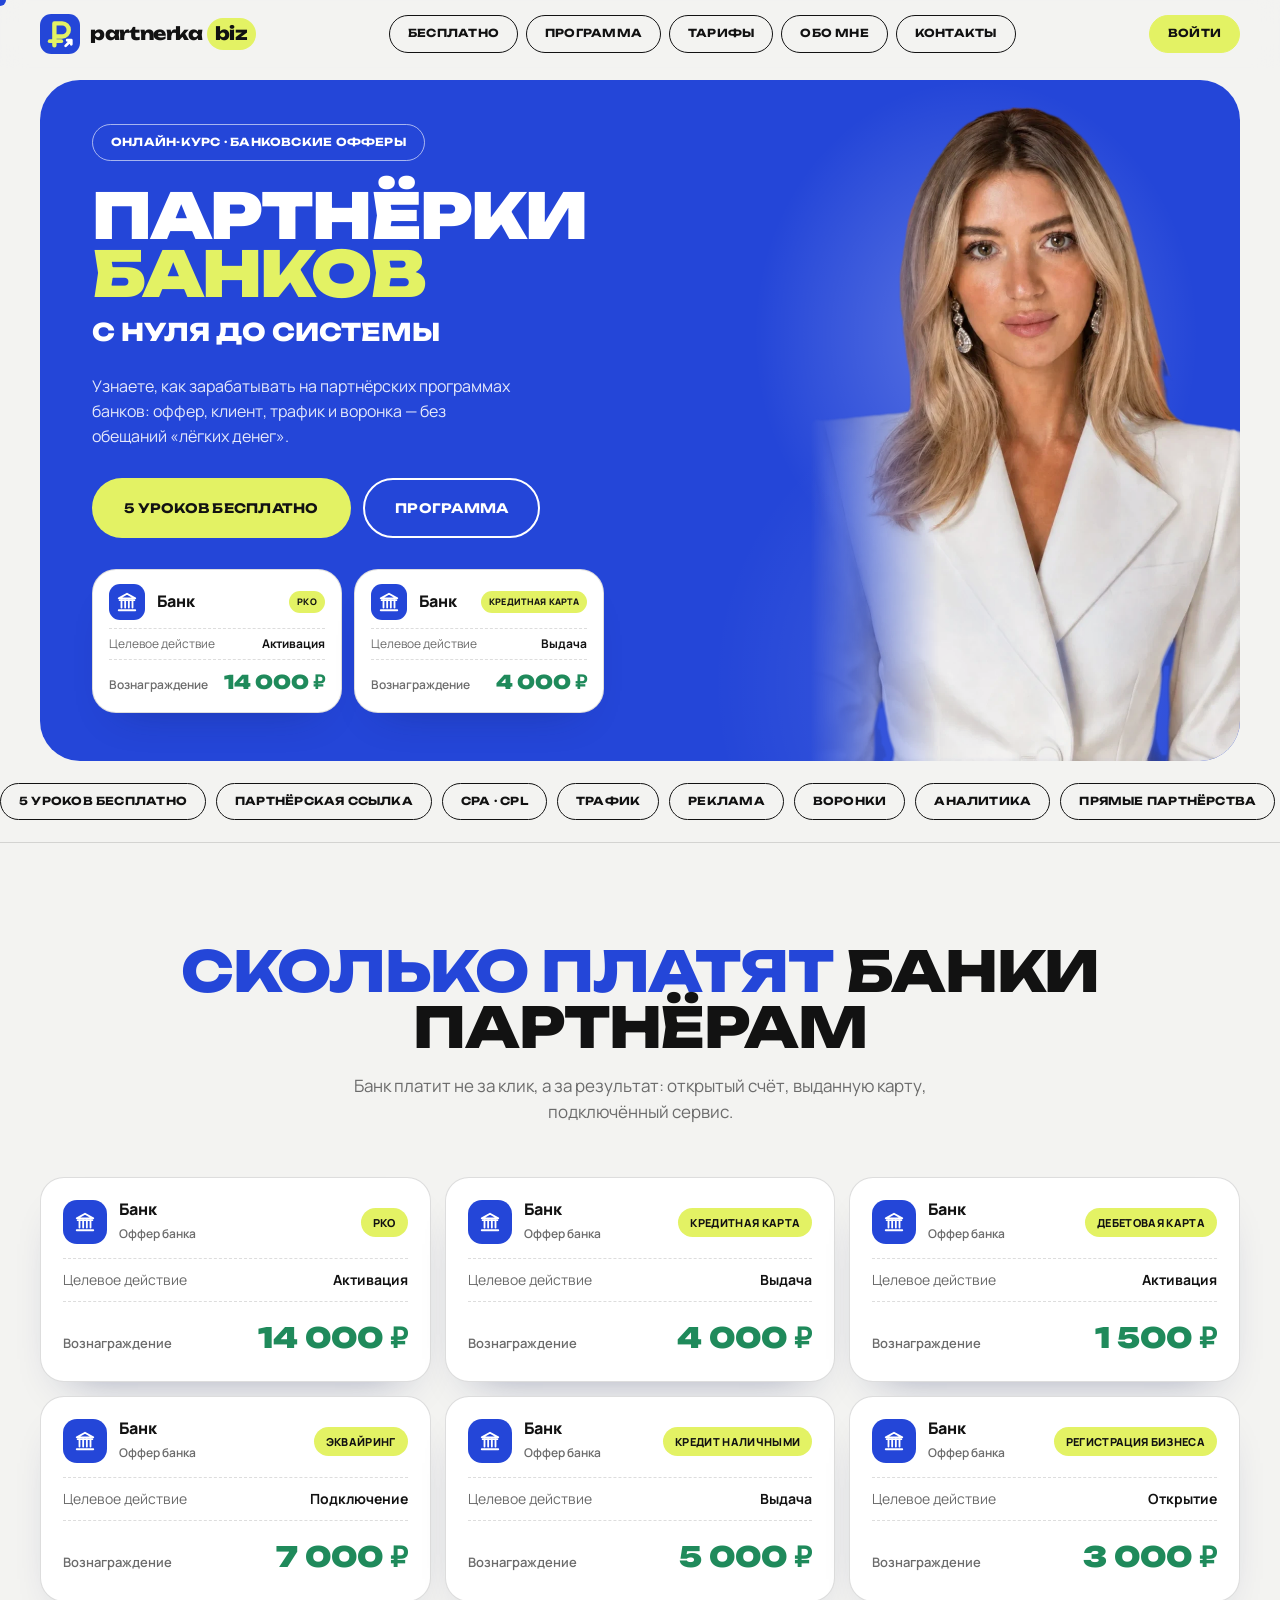
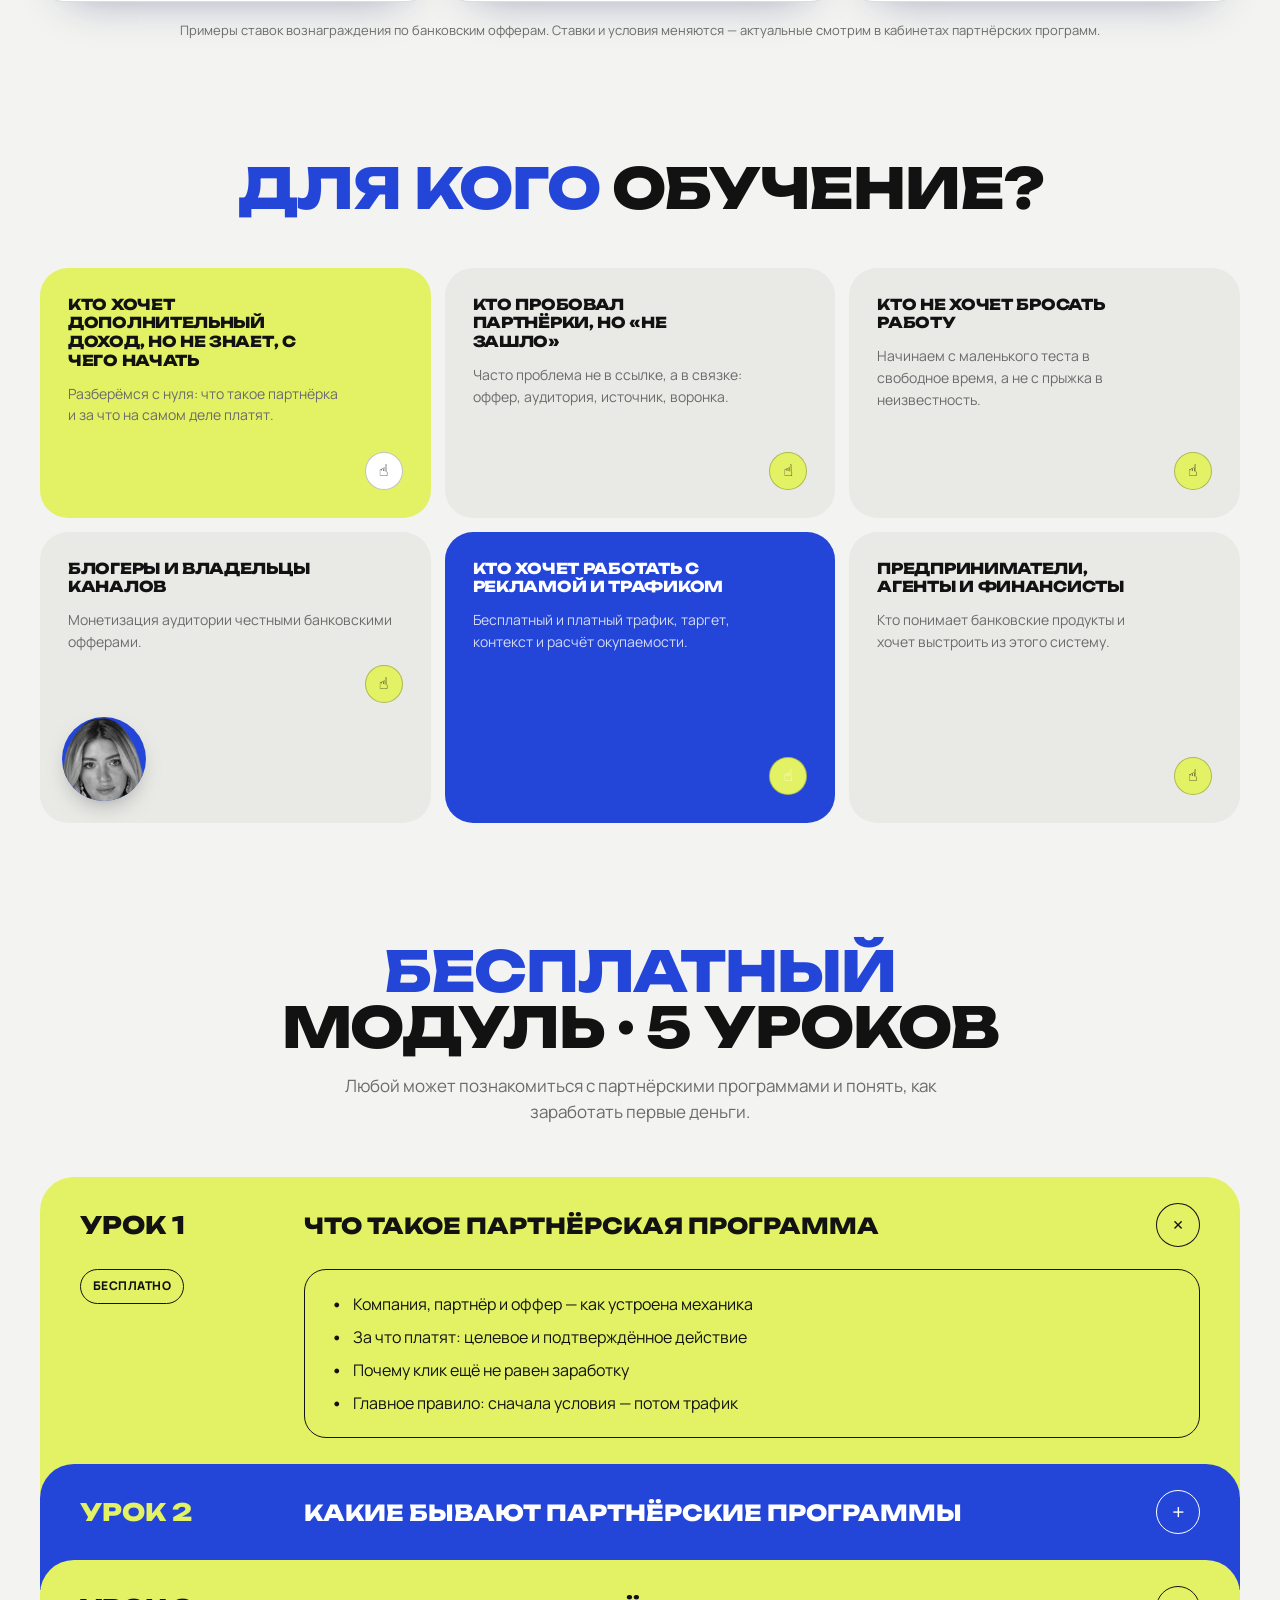
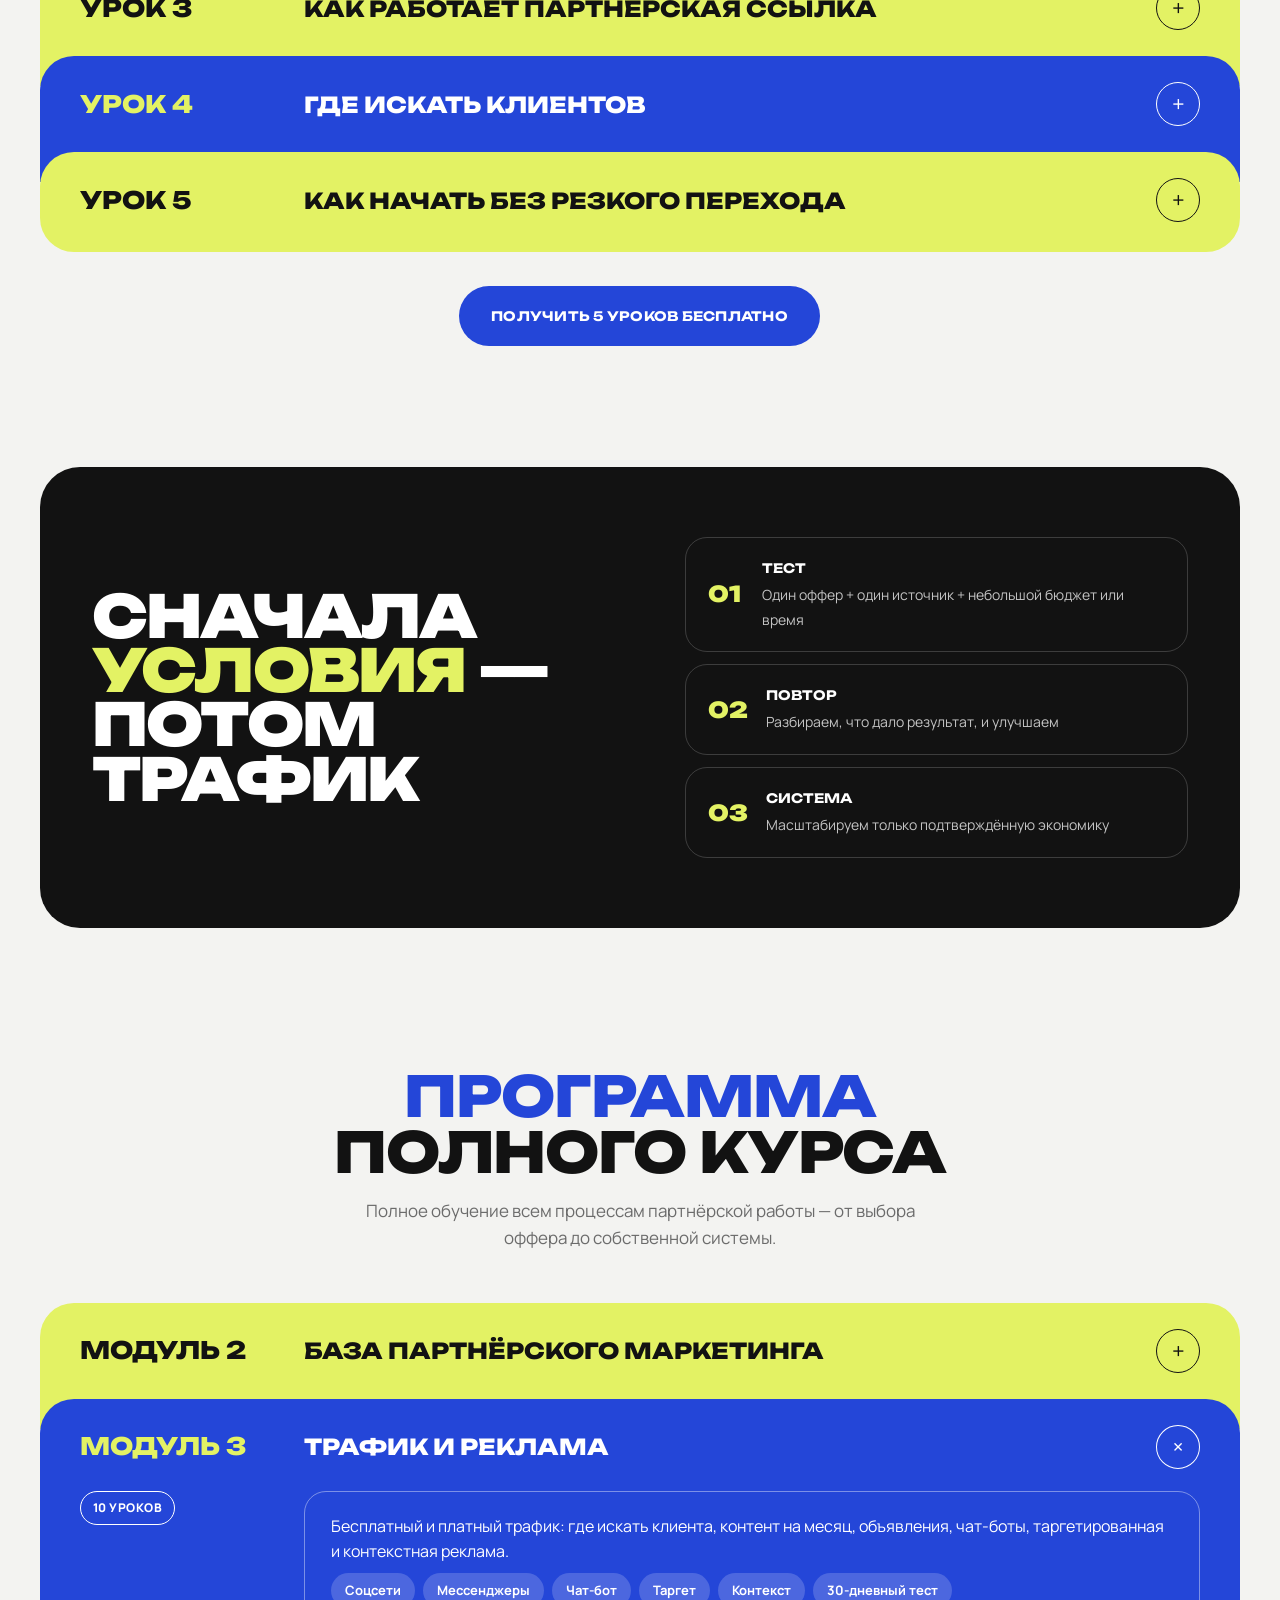
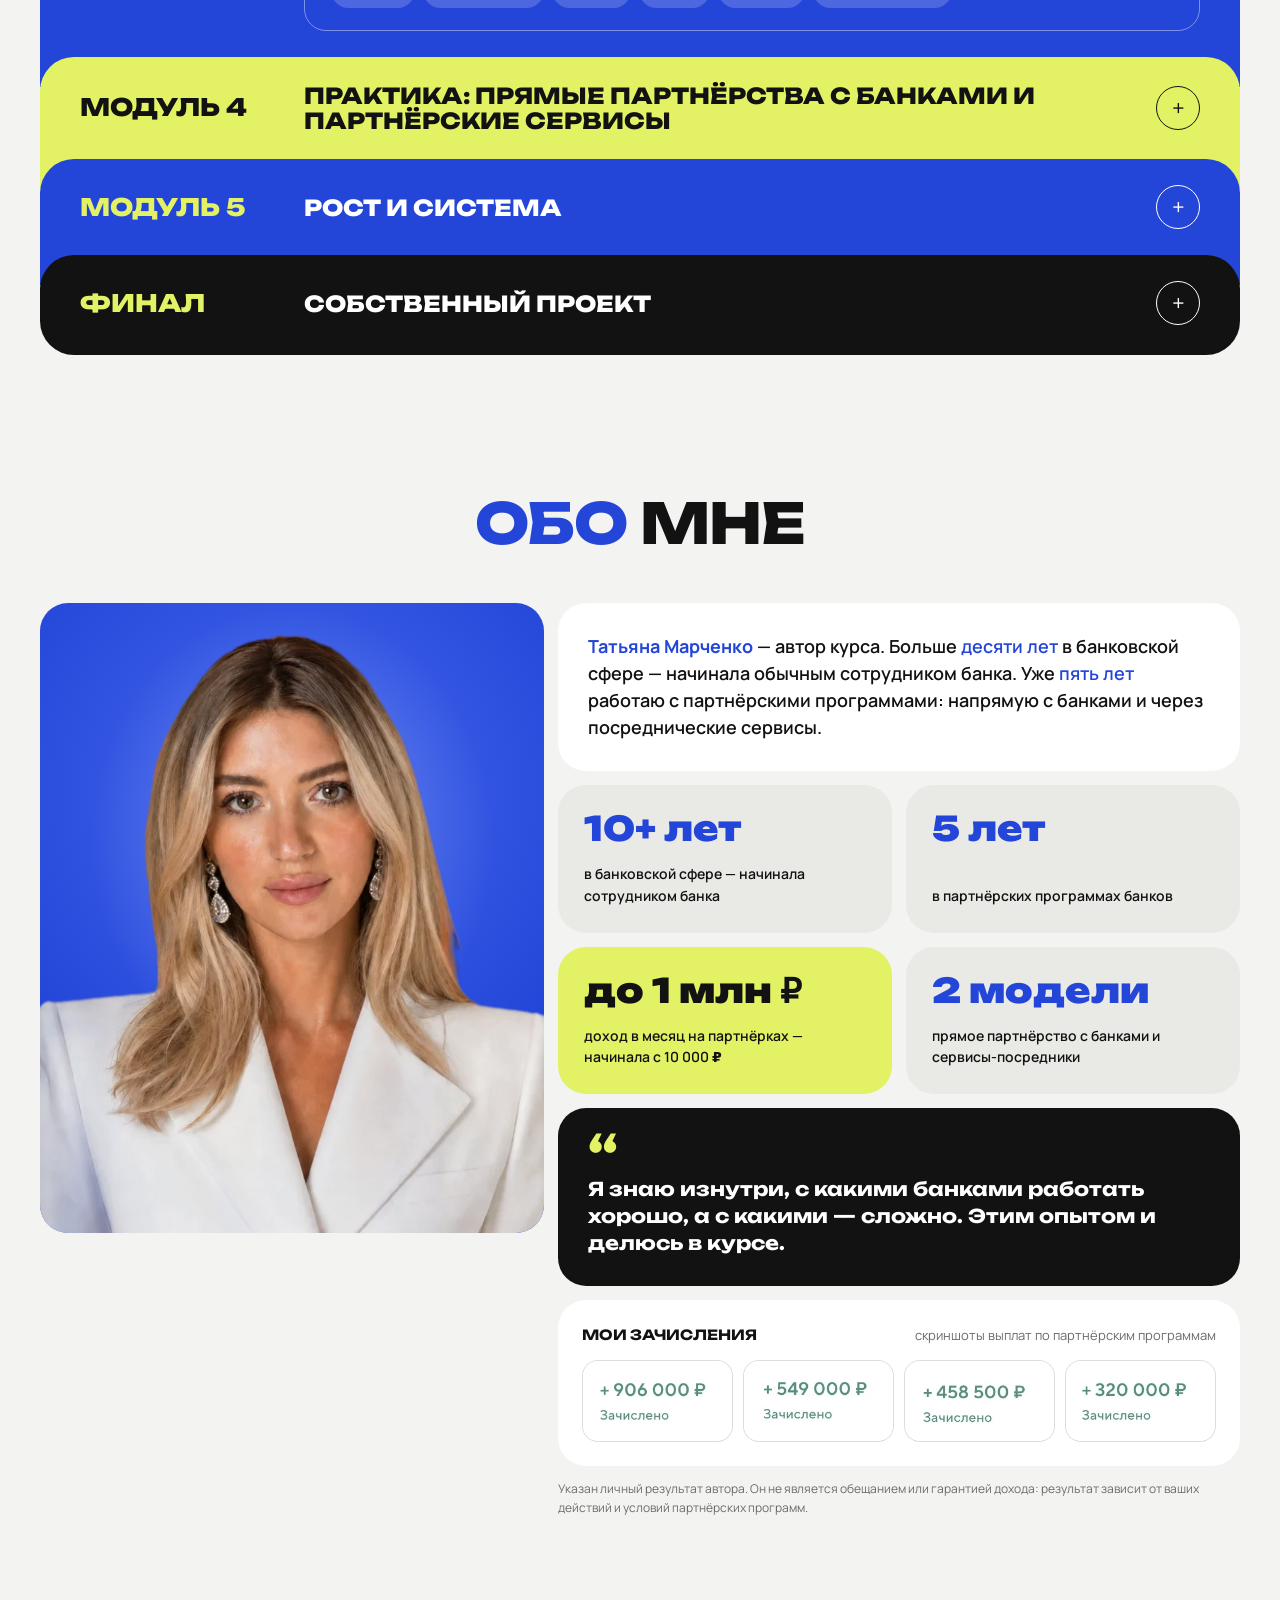
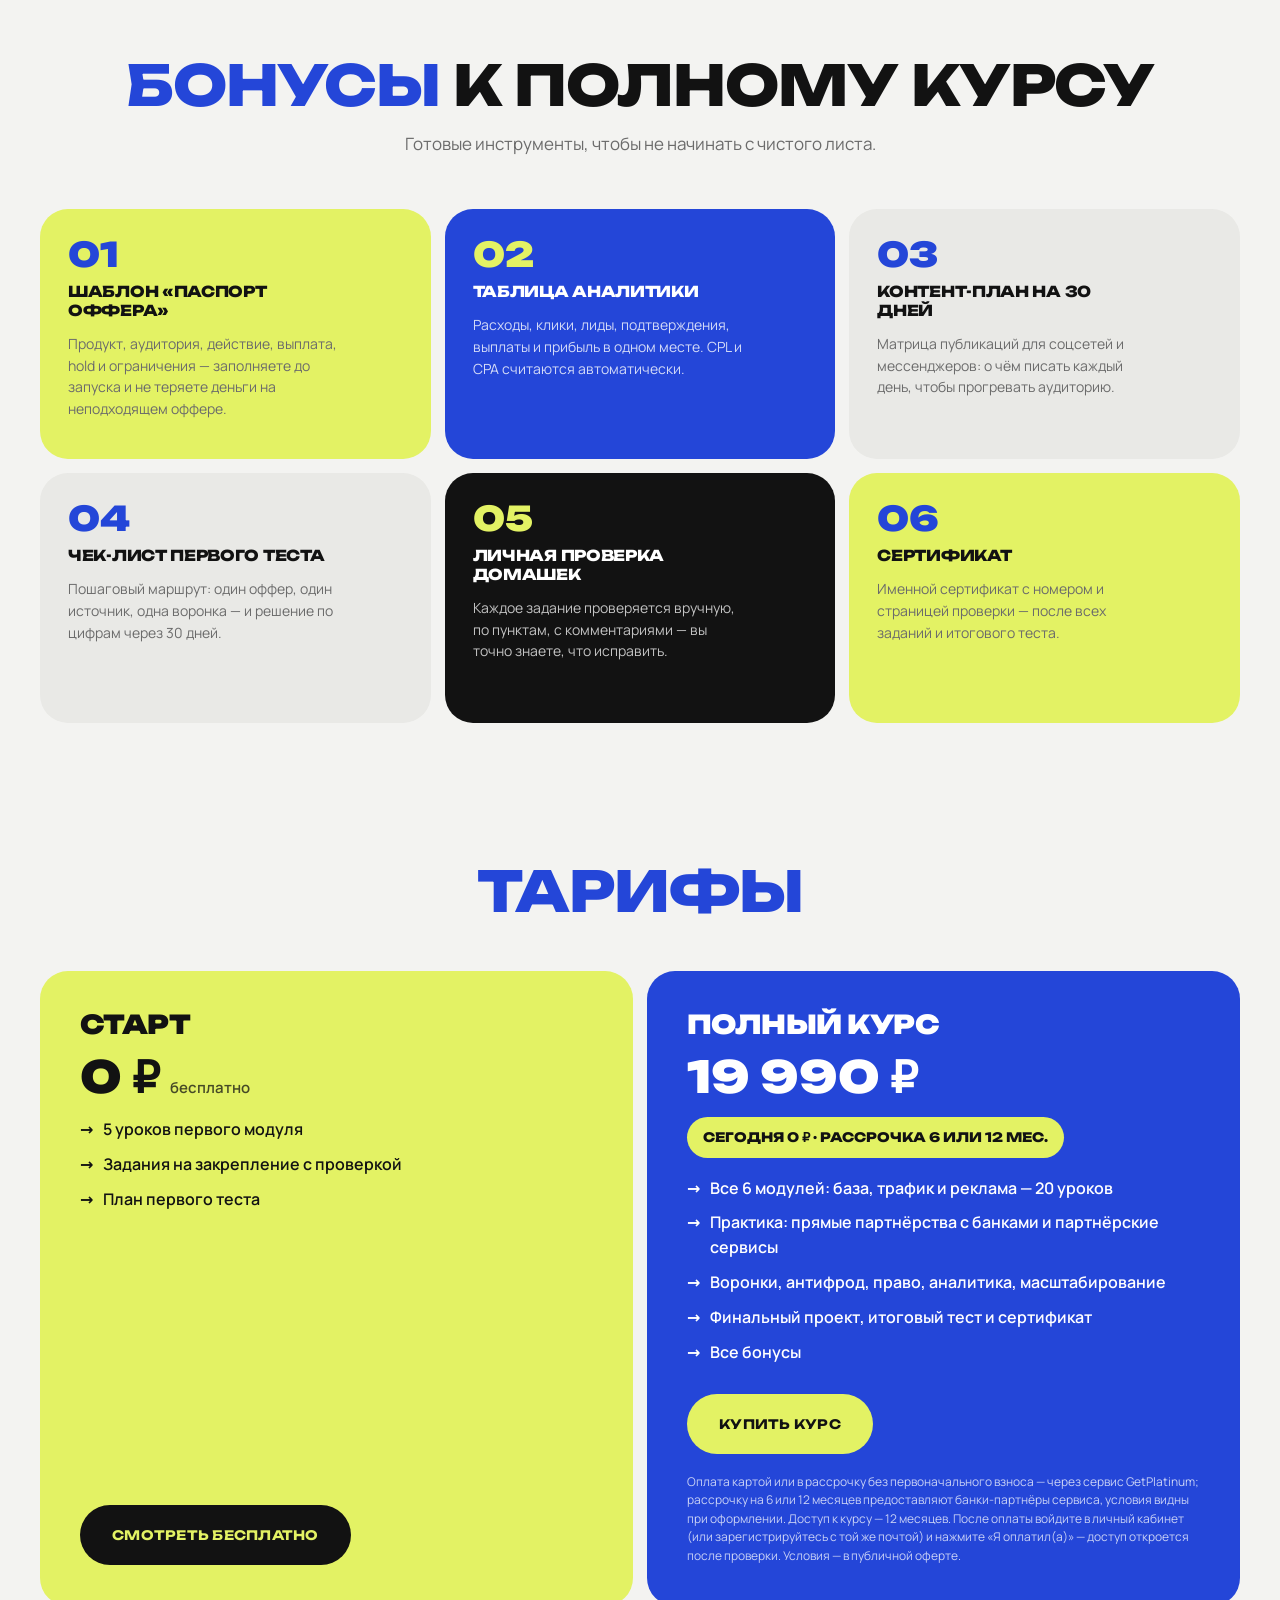
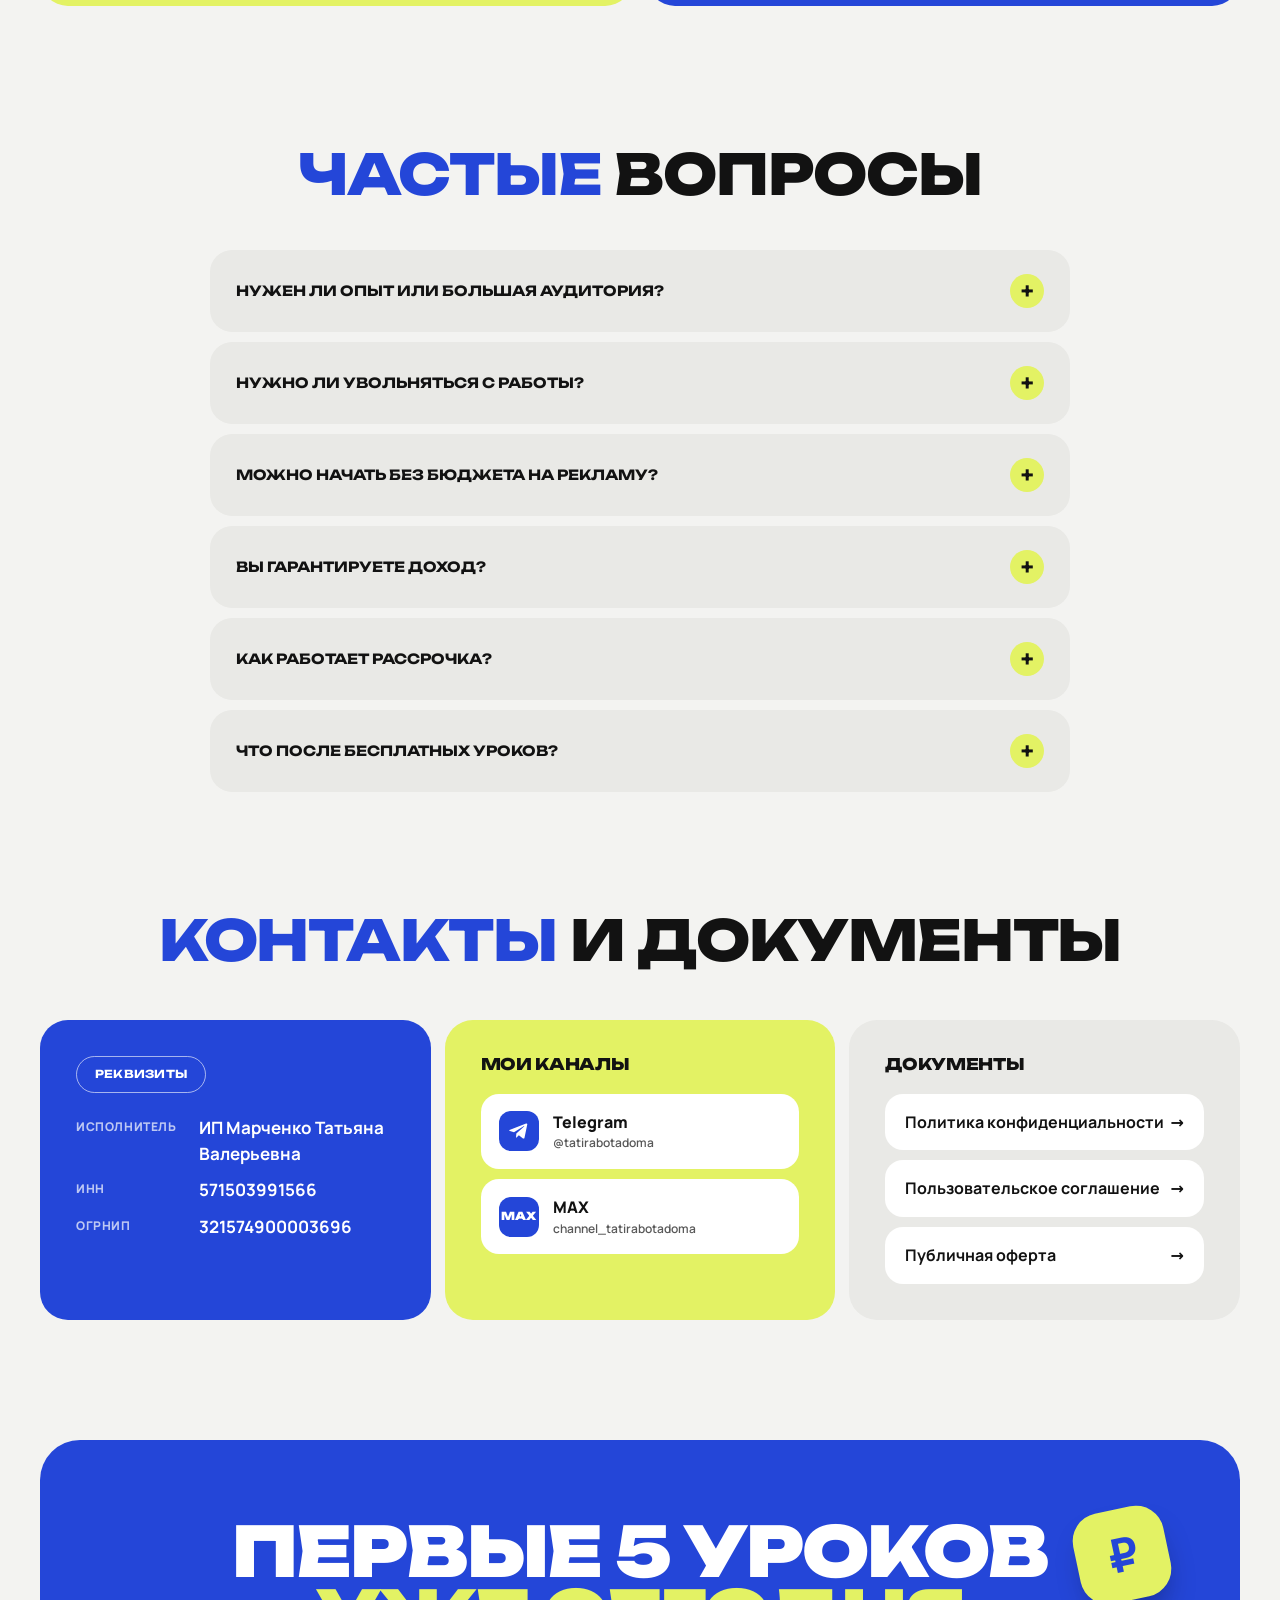
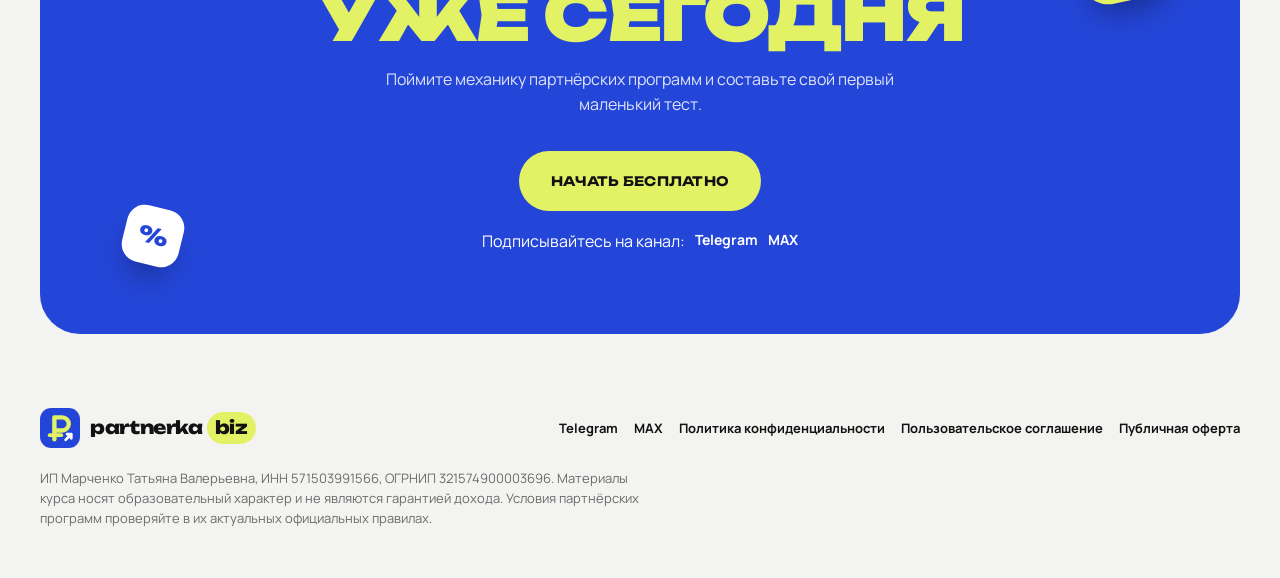
==== commit fcb2dda3: "Blend portrait naturally instead of framing it The arch frame is gone: the photo now sits flush agai" ====
--- a/index.html
+++ b/index.html
@@ -87,10 +87,15 @@
 .hero-lead{margin:22px 0 30px;opacity:.88;font-size:16px;max-width:430px}
 .hero-ctas{display:flex;gap:12px;flex-wrap:wrap}
 /* framed portrait: the photo is cut by its frame, so no cut edges or overlaps are visible */
-.pframe{position:relative;overflow:hidden;background:radial-gradient(120% 90% at 50% 25%,#5a7af2 0%,#2f52e0 55%,#2446d8 100%)}
-.pframe img{position:absolute!important;left:-2%!important;top:6%;width:104%!important;max-width:none;height:auto;filter:none}
-.pframe.arch{border-radius:999px 999px 0 0}
-.hero-photo.pframe{aspect-ratio:4/5;width:100%;max-width:420px;align-self:end;justify-self:center;background:radial-gradient(120% 90% at 50% 25%,rgba(255,255,255,.22),rgba(255,255,255,.06) 70%)}
+.pframe{position:relative;overflow:hidden}
+/* soft light behind the head instead of a frame */
+.pframe::before{content:"";position:absolute;left:8%;right:8%;top:0;height:75%;background:radial-gradient(closest-side,rgba(255,255,255,.26),rgba(255,255,255,0));z-index:0}
+.pframe img{position:absolute!important;left:-2%!important;top:6%;width:104%!important;max-width:none;height:auto;filter:none;z-index:1}
+
+.hero-photo.pframe{position:absolute;top:0;right:0;bottom:0;width:44%;max-width:none;align-self:stretch;justify-self:stretch}
+.hero-photo.pframe img{left:auto!important;right:0;top:auto;bottom:0;height:96%;width:auto!important;-webkit-mask-image:linear-gradient(to right,transparent 0,#000 30%);mask-image:linear-gradient(to right,transparent 0,#000 30%)}
+.about-photo.pframe img{left:0!important;width:100%!important;top:5%;-webkit-mask-image:none;mask-image:none}
+.about-photo.pframe::before{left:10%;right:10%}
 .hero-offers{display:flex;gap:12px;margin-top:30px;flex-wrap:wrap}
 .hero-offers .offer{flex:1 1 210px;max-width:250px;padding:14px 16px;gap:8px}
 .hero-offers .offer .offer-top small{display:none}
@@ -113,7 +118,8 @@
   .hero .big{font-size:clamp(34px,10.5vw,64px)}
   .hero-free{position:static;max-width:none;text-align:left;margin:26px 0 0}
   .hero-text{order:0}.hero-free{order:1}.hero-photo{order:2}
-  .hero-photo{width:min(360px,85%);margin:20px auto 0}
+  .hero-photo.pframe{position:relative;top:auto;right:auto;bottom:auto;width:calc(100% + 44px);height:min(112vw,500px);margin:22px -22px 0}
+  .hero-photo.pframe img{left:0!important;right:auto;width:100%!important;height:auto;top:5%;bottom:auto;-webkit-mask-image:none;mask-image:none}
   .coin{right:8%;bottom:12%;width:70px;height:70px;font-size:32px;border-radius:22px}
   .coin.c2{display:none}
 }
@@ -153,7 +159,7 @@
 /* about */
 .about2{display:grid;grid-template-columns:.85fr 1.15fr;gap:14px;margin-top:52px;align-items:stretch}
 .about-photo{align-self:start;aspect-ratio:4/5;width:100%}
-.about-photo.pframe.arch{border-radius:999px 999px var(--radius) var(--radius)}
+.about-photo.pframe{border-radius:var(--radius);background:radial-gradient(90% 70% at 50% 30%,#4467ee,#2446d8 75%)}
 .about-who{color:var(--blue)}
 
 .about-name{position:absolute;left:22px;bottom:22px;background:var(--lime);border-radius:20px;padding:12px 18px}
@@ -203,7 +209,9 @@
 .acard.lime .tap{background:var(--white)}
 .acard:hover .tap{transform:rotate(-20deg) scale(1.12)}
 .acard.photo .pframe.round{position:absolute;bottom:22px;left:22px;width:84px;height:84px;border-radius:50%;box-shadow:0 10px 24px -12px rgba(18,18,18,.5)}
-.acard.photo .pframe.round img{width:170%!important;left:-35%!important;top:2%;filter:grayscale(1);transition:filter .5s}
+.acard.photo .pframe.round::before{display:none}
+.acard.photo .pframe.round{background:#2446d8}
+.acard.photo .pframe.round img{width:170%!important;left:-35%!important;top:2%;filter:grayscale(1);transition:filter .5s;-webkit-mask-image:none;mask-image:none}
 .acard.photo:hover .pframe.round img{filter:grayscale(0)}
 .acard.photo{padding-bottom:120px}
 .acard.photo > *:not(img){position:relative;z-index:1}
@@ -404,7 +412,7 @@
         </div>
       </div>
 
-      <div class="hero-photo pframe arch" id="heroPhoto"><img id="portraitImg" src="[data-uri]" alt="Татьяна Марченко — автор курса" width="840" height="1277"></div>
+      <div class="hero-photo pframe" id="heroPhoto"><img id="portraitImg" src="[data-uri]" alt="Татьяна Марченко — автор курса" width="840" height="1277"></div>
 
       
 
@@ -546,7 +554,7 @@
   <div class="wrap">
     <h2 class="title reveal"><em>Обо</em> мне</h2>
     <div class="about2">
-      <div class="about-photo pframe arch reveal">
+      <div class="about-photo pframe reveal">
         <img data-portrait alt="Татьяна Марченко — автор курса">
       </div>
       <div class="about-body">
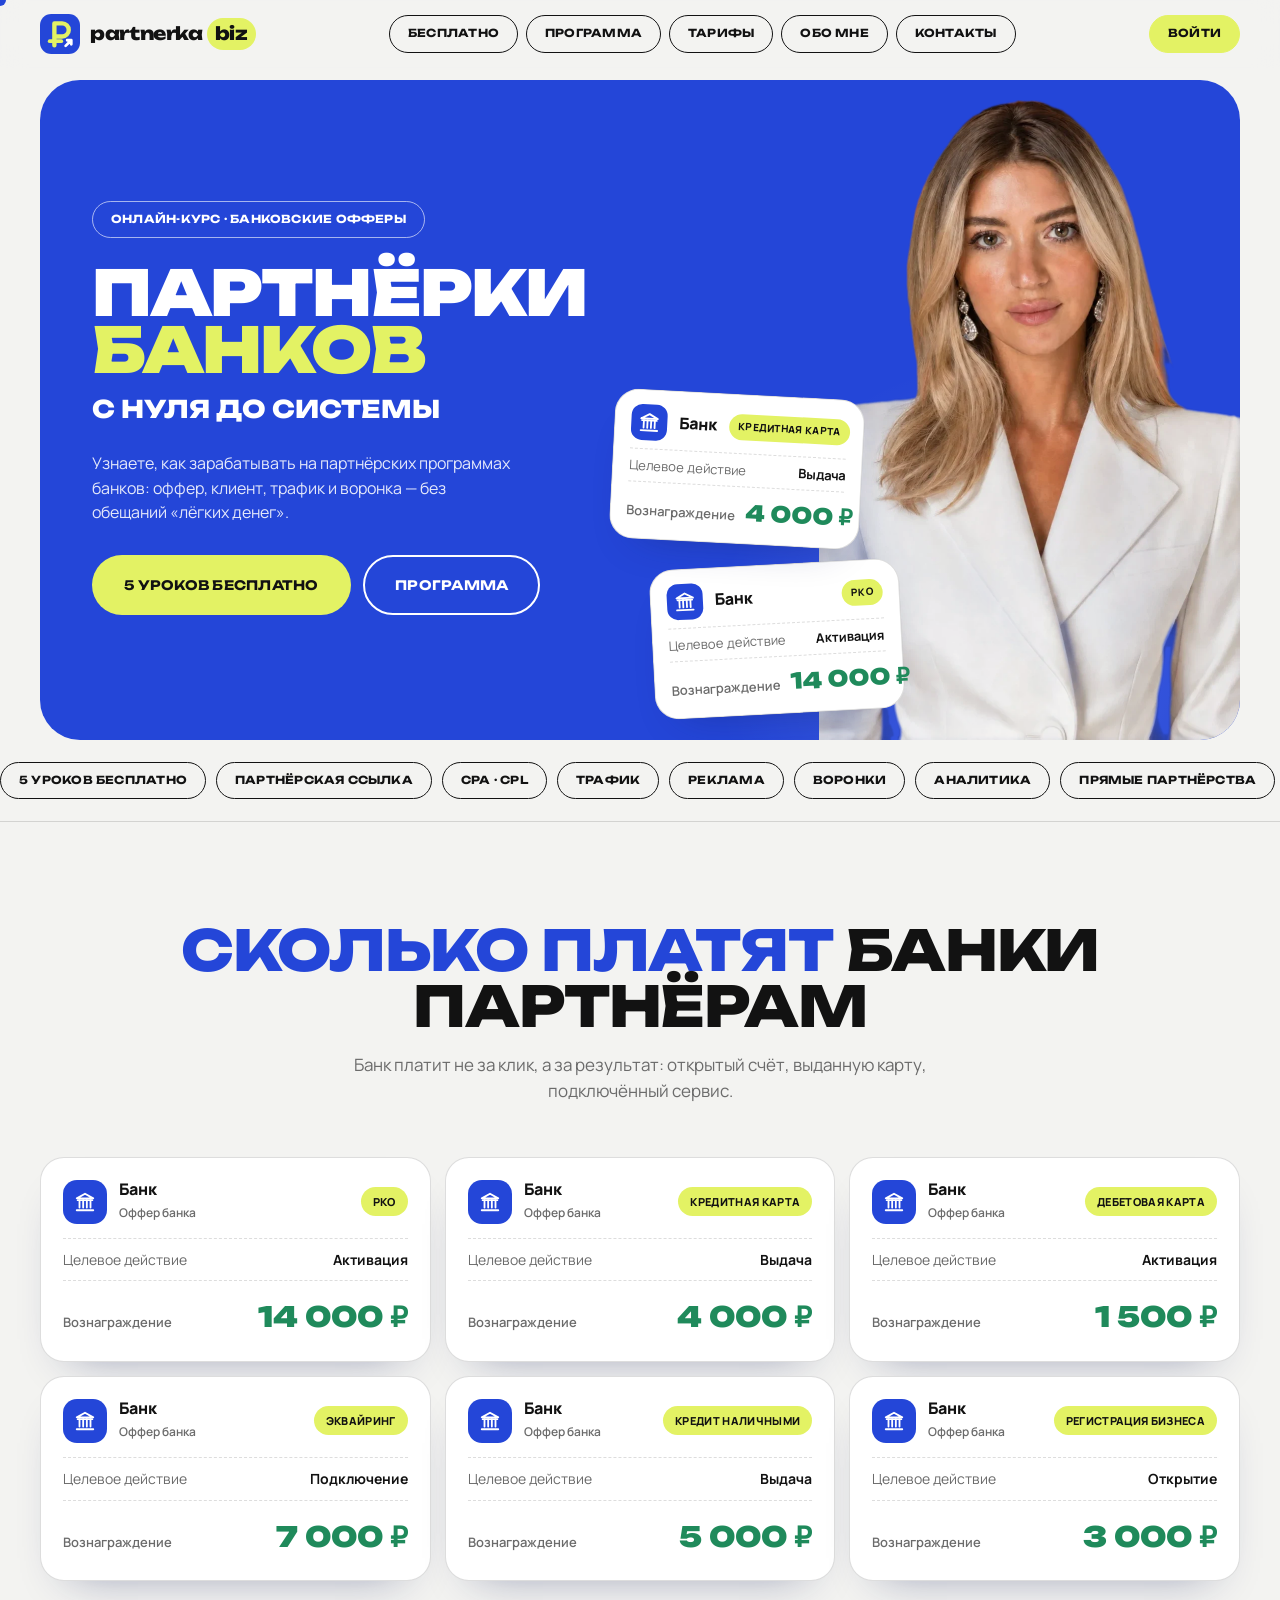
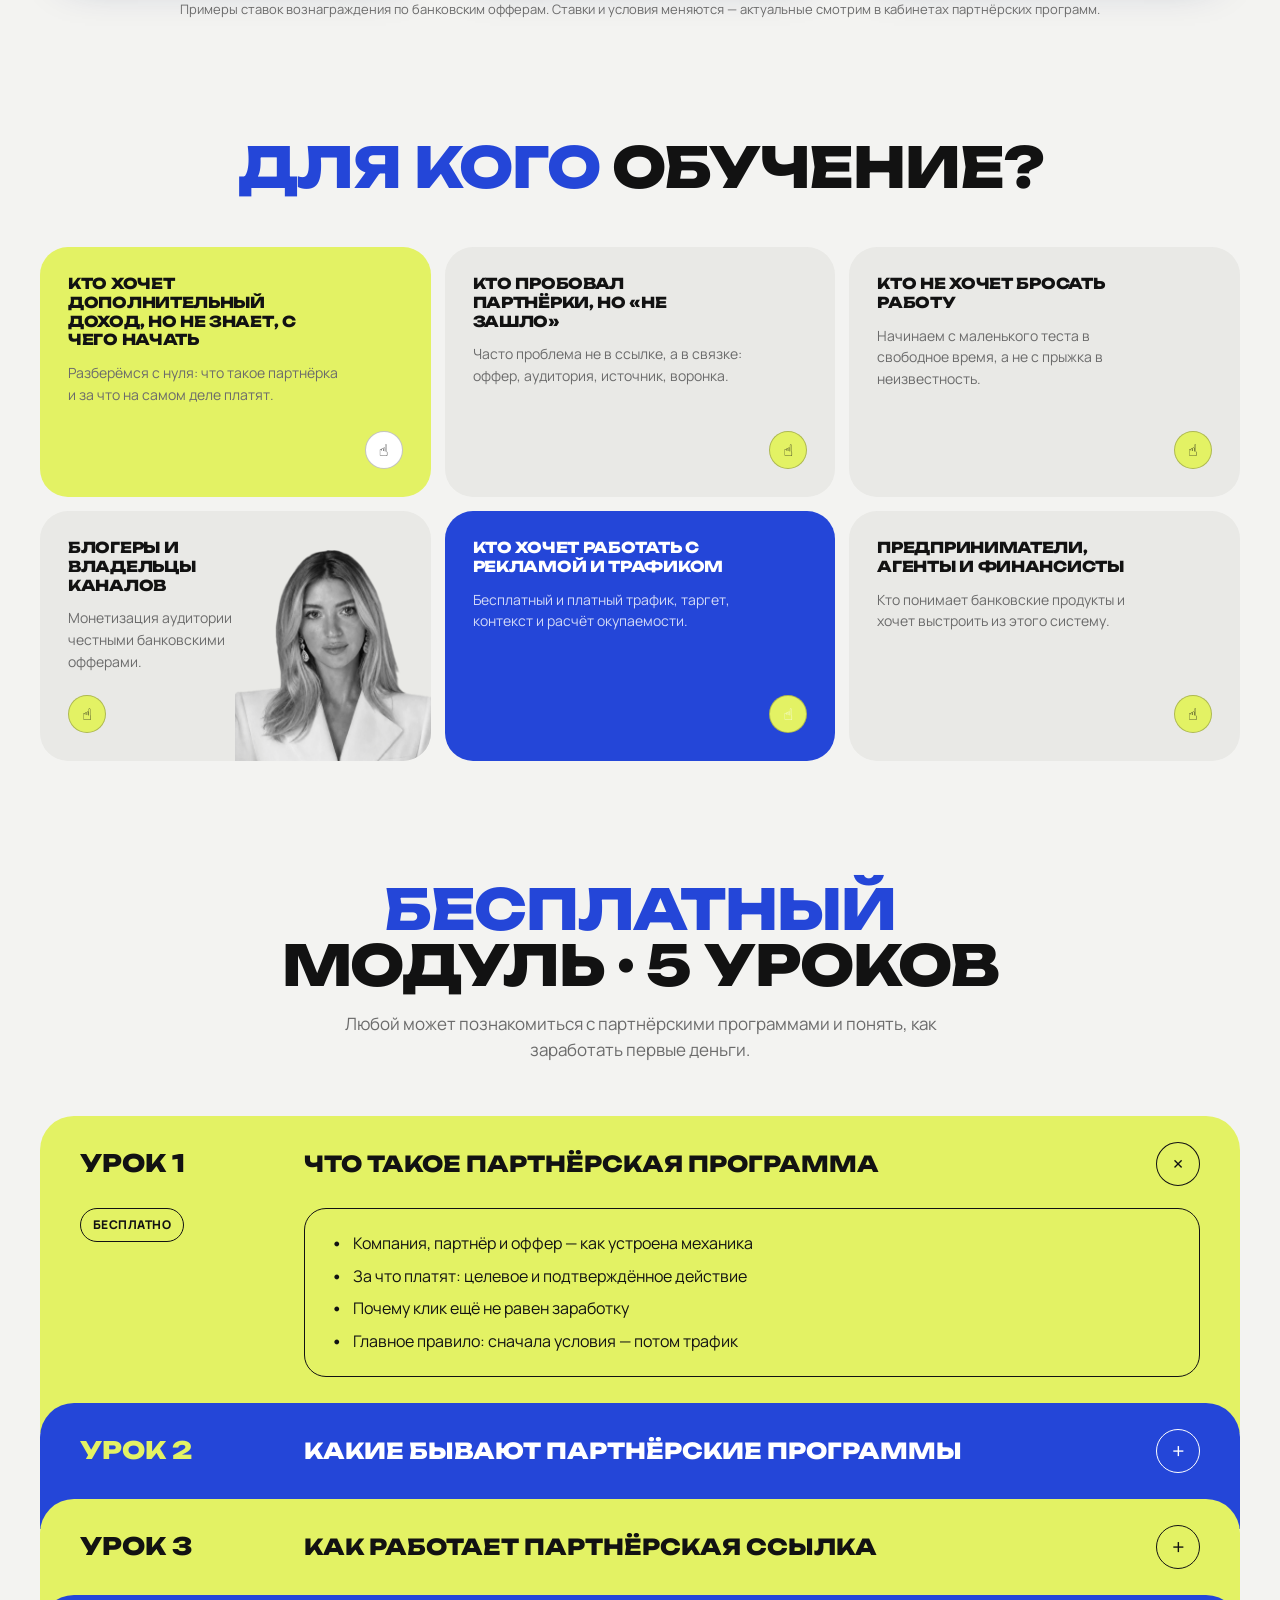
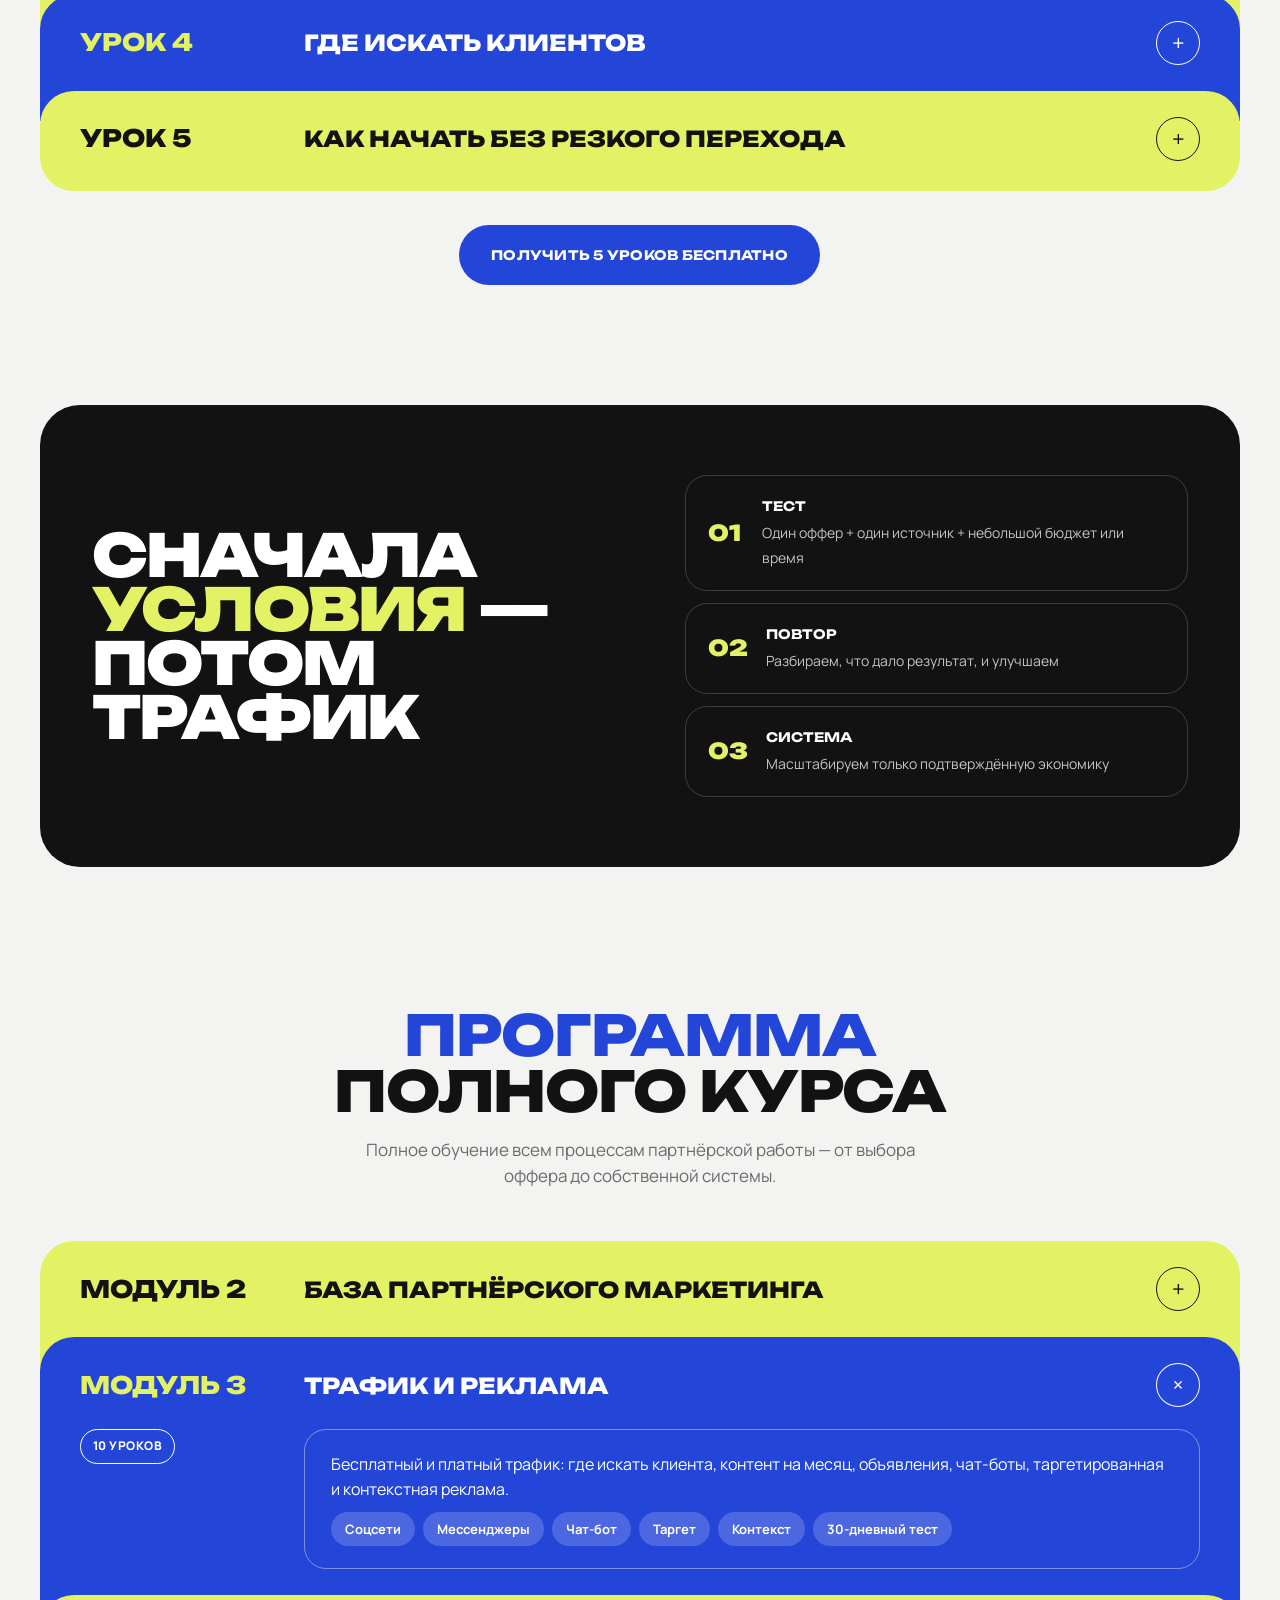
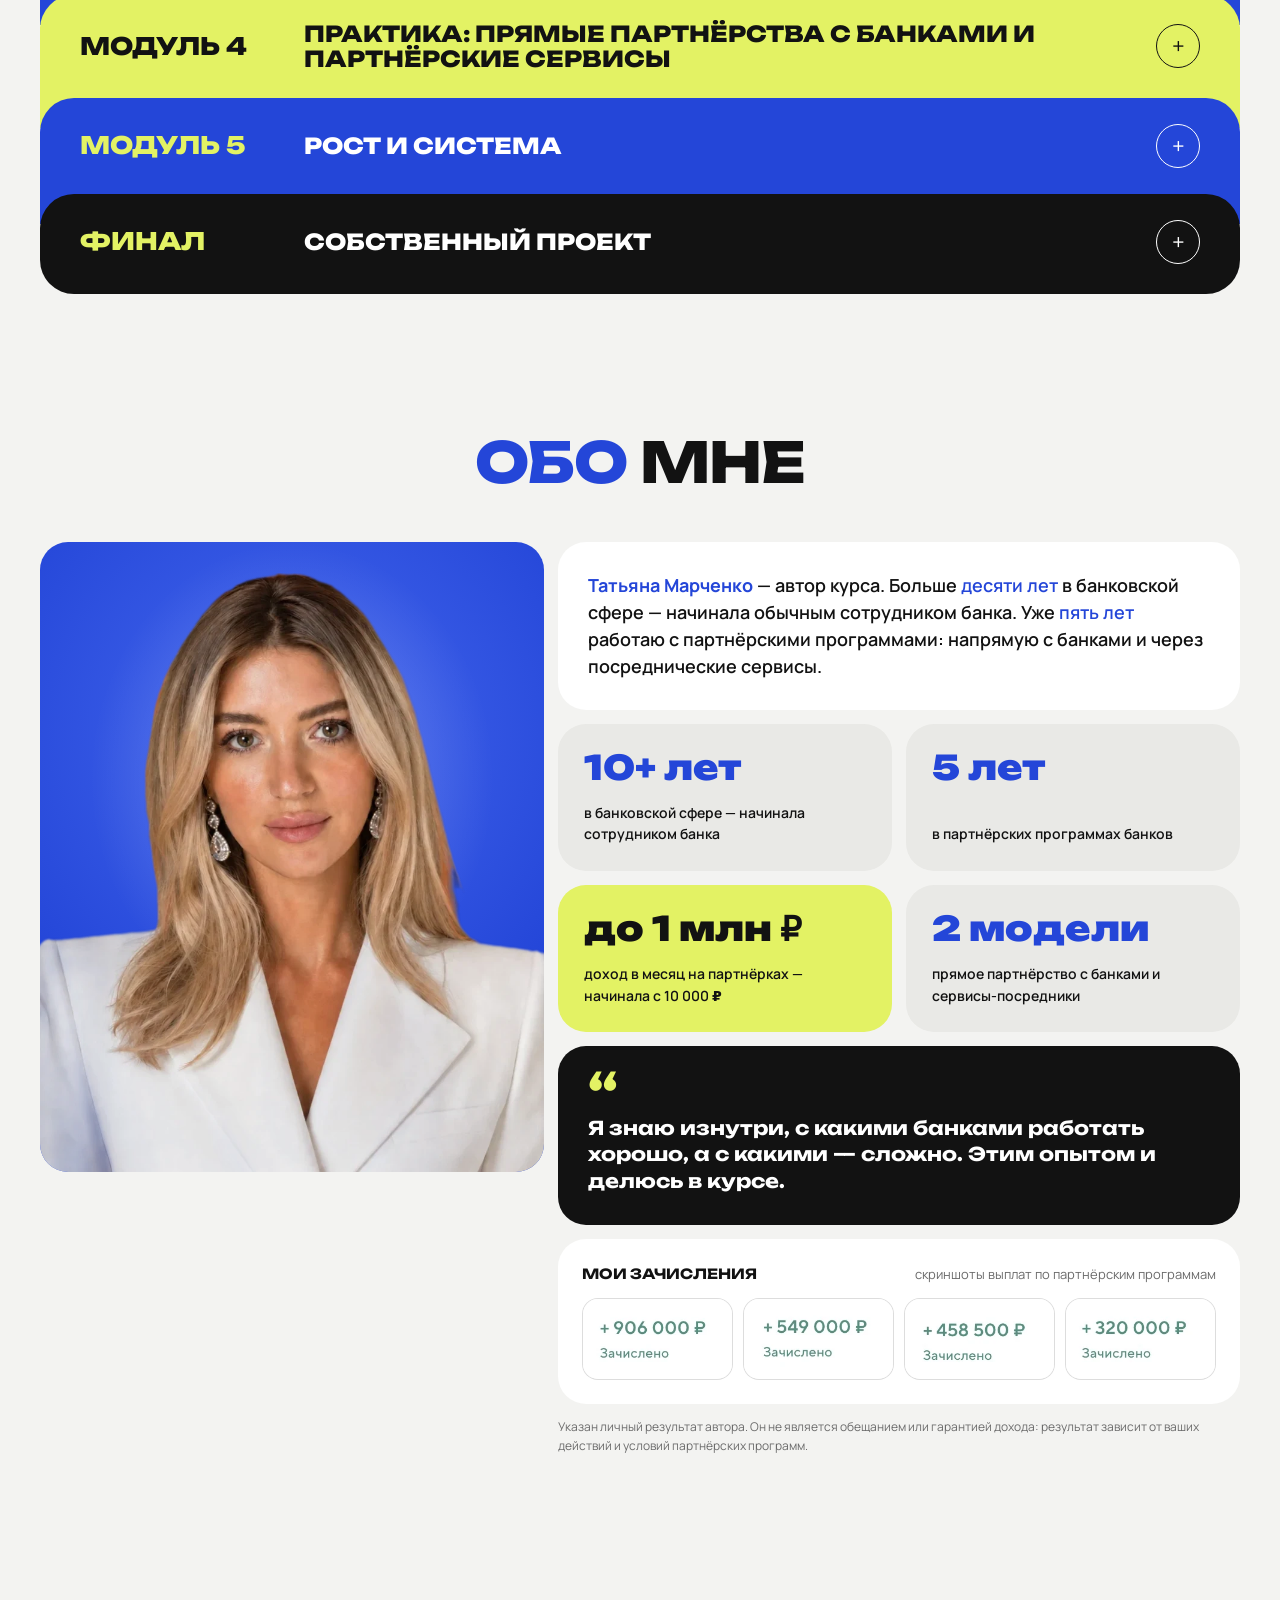
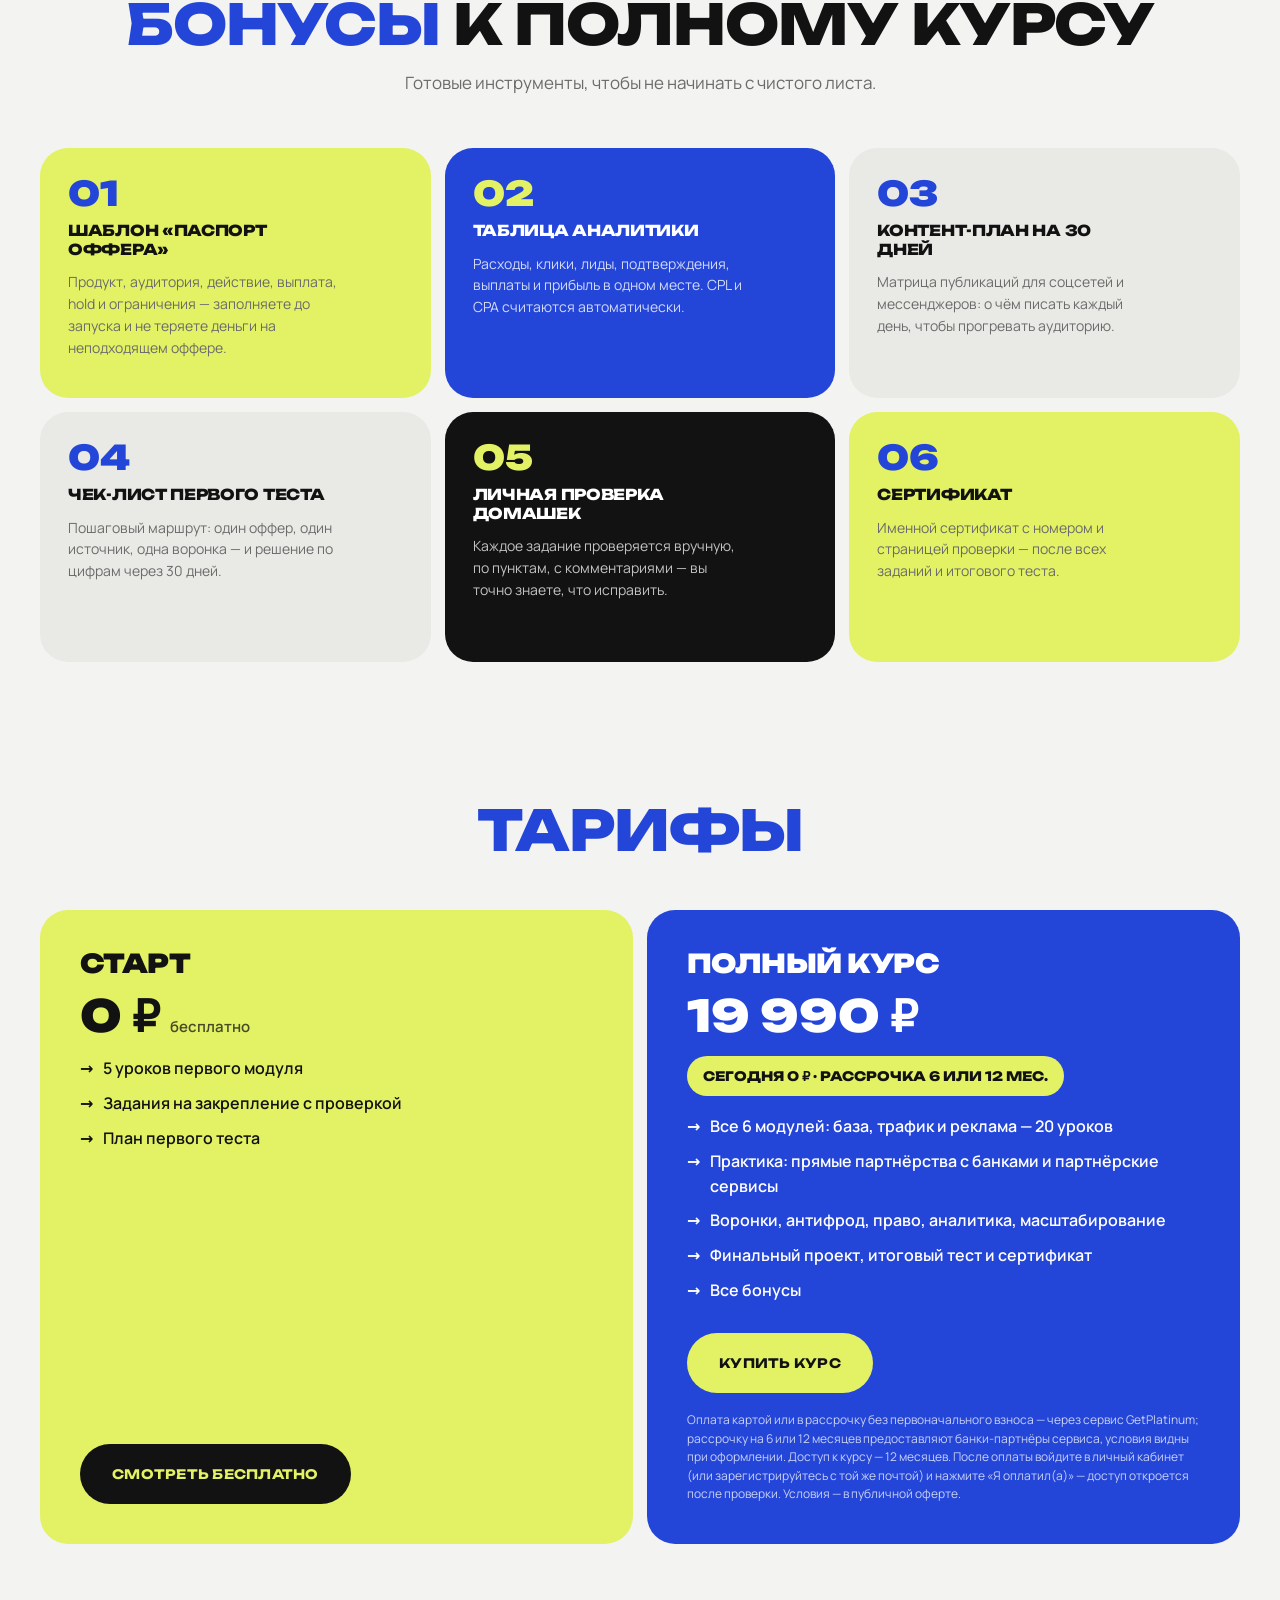
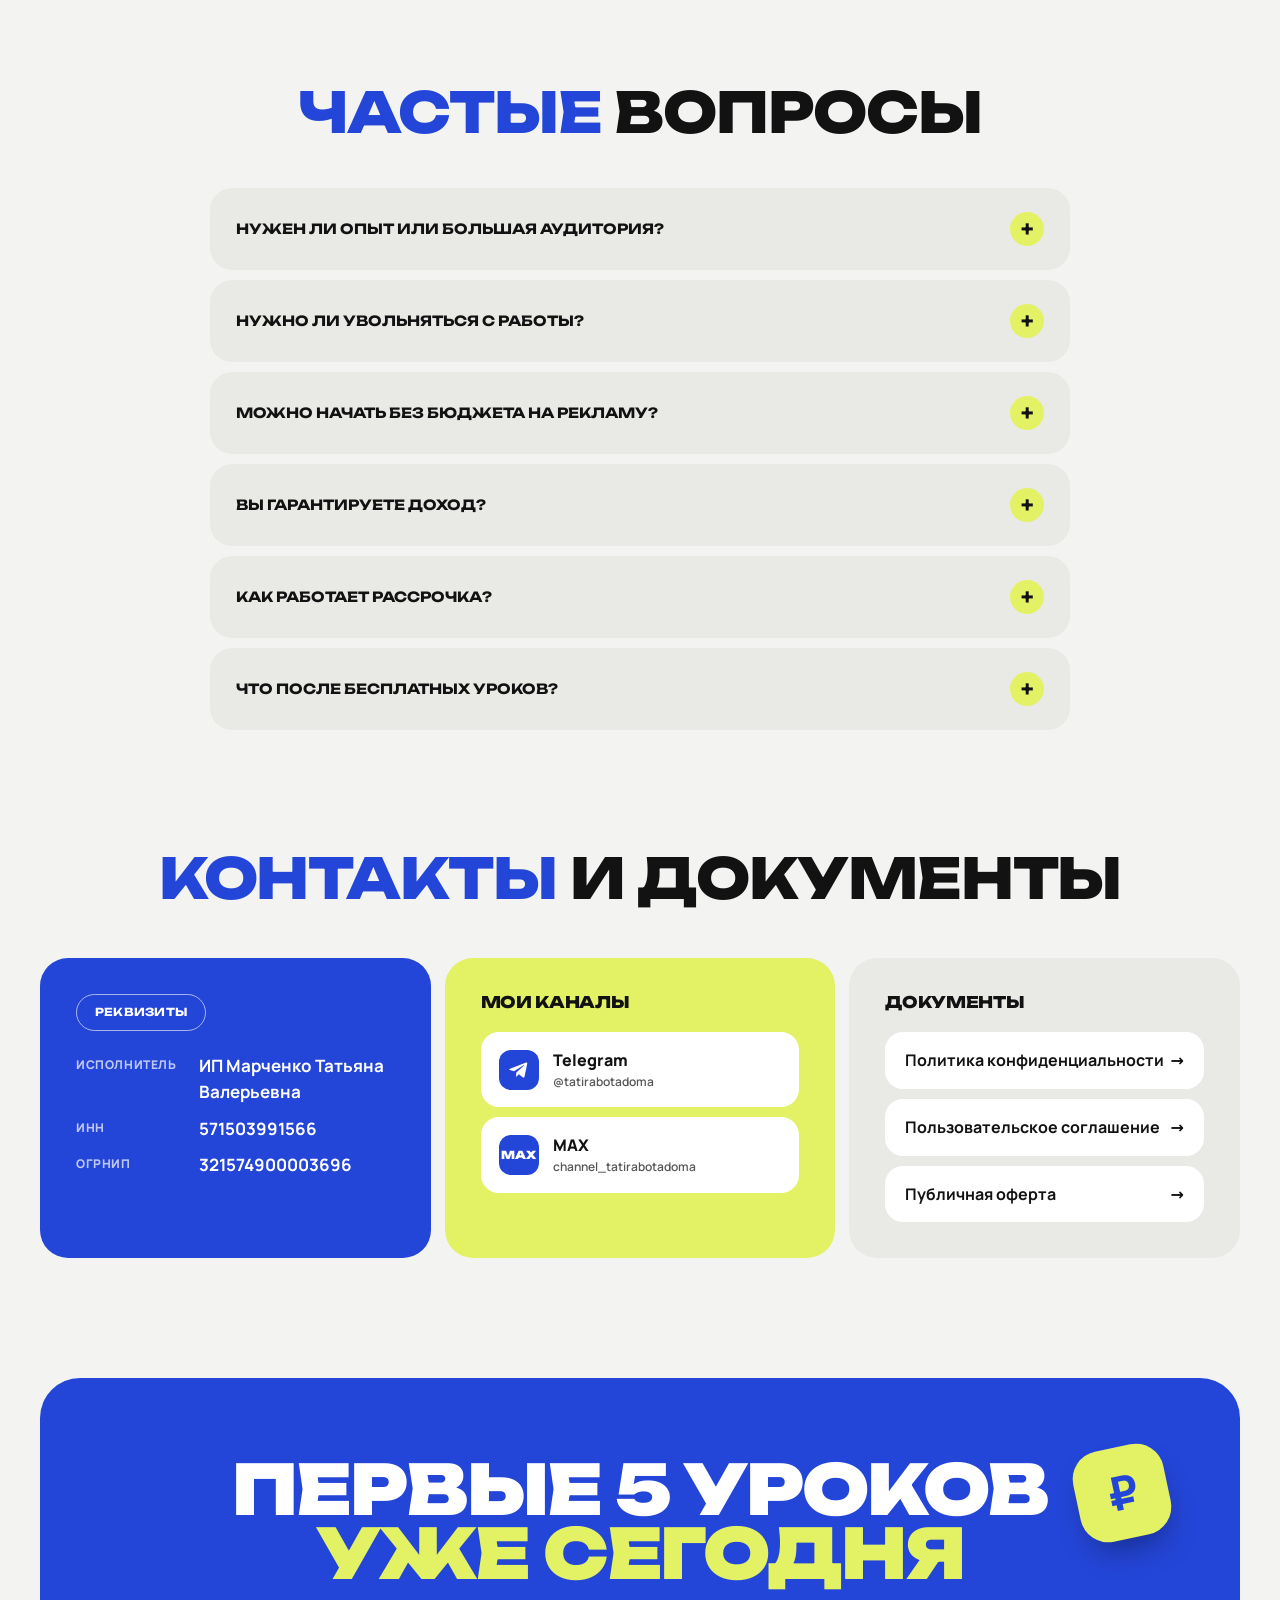
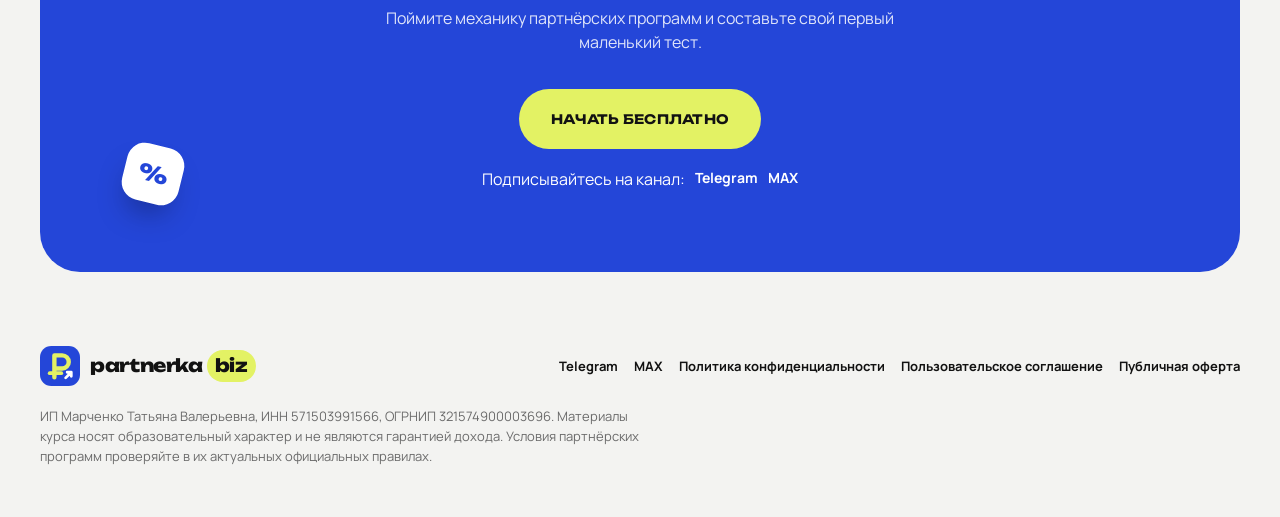
==== commit 040f8d5b: "Hero variant B with offer cards on the photo, audience card variant 2 Photo is shown without fades o" ====
--- a/index.html
+++ b/index.html
@@ -93,19 +93,34 @@
 .pframe img{position:absolute!important;left:-2%!important;top:6%;width:104%!important;max-width:none;height:auto;filter:none;z-index:1}
 
 .hero-photo.pframe{position:absolute;top:0;right:0;bottom:0;width:44%;max-width:none;align-self:stretch;justify-self:stretch}
-.hero-photo.pframe img{left:auto!important;right:0;top:auto;bottom:0;height:96%;width:auto!important;-webkit-mask-image:linear-gradient(to right,transparent 0,#000 30%);mask-image:linear-gradient(to right,transparent 0,#000 30%)}
+.hero-photo.pframe img{left:auto!important;right:0;top:auto;bottom:0;height:97%;width:auto!important;-webkit-mask-image:none;mask-image:none}
+.hero-photo.pframe::before{display:none}
 .about-photo.pframe img{left:0!important;width:100%!important;top:5%;-webkit-mask-image:none;mask-image:none}
 .about-photo.pframe::before{left:10%;right:10%}
-.hero-offers{display:flex;gap:12px;margin-top:30px;flex-wrap:wrap}
-.hero-offers .offer{flex:1 1 210px;max-width:250px;padding:14px 16px;gap:8px}
+/* offer cards lie on the left edge of the photo */
+.hero-offers{position:absolute;inset:0;pointer-events:none;z-index:3}
+.hero-offers .offer{position:absolute;width:250px;padding:14px 16px;gap:8px;animation:bob 6s ease-in-out infinite;transition:translate .4s ease-out}
 .hero-offers .offer .offer-top small{display:none}
-.hero-offers .offer .offer-row{padding:6px 0}
-.hero-offers .offer .offer-pay strong{font-size:19px}
-.hero-offers .ochip{font-size:9px;padding:4px 8px}
-.hero-offers .offer-pay span,.hero-offers .offer-row{font-size:12px}
+.hero-offers .offer .offer-row{padding:6px 0;font-size:13px}
+.hero-offers .offer-pay span{font-size:13px}
+.hero-offers .offer .offer-pay strong{font-size:22px}
+.hero-offers .ochip{font-size:10px;padding:5px 9px}
 .hero-offers .bank-ic{width:36px;height:36px;border-radius:11px}
-.hero-offers .offer:nth-child(2){animation-delay:-3s}
-@media (max-width:980px){.hero-offers{display:none}}
+.hero-offers .offer:nth-child(1){right:calc(44% - 190px);bottom:26px;rotate:-3deg}
+.hero-offers .offer:nth-child(2){right:calc(44% - 150px);bottom:196px;rotate:3deg;animation-delay:-3s}
+@media (max-width:1240px){.hero-offers .offer{width:215px;padding:12px 14px}.hero-offers .offer .offer-pay strong{font-size:18px}.hero-offers .offer .offer-row,.hero-offers .offer-pay span{font-size:11.5px}.hero-offers .offer-row span{white-space:nowrap}.hero-offers .offer:nth-child(1){right:calc(44% - 215px);bottom:22px}.hero-offers .offer:nth-child(2){right:calc(44% - 185px);bottom:172px}.hero-lead{max-width:360px}}
+@media (max-width:980px){
+  .hero-offers{inset:auto 12px 14px 12px;display:flex;gap:8px}
+  .hero-offers .offer{position:static;flex:1 1 0;min-width:0;width:auto;padding:10px 12px;gap:4px;rotate:0deg!important;animation:none}
+  .hero-offers .offer .offer-row{display:none}
+  .hero-offers .offer-top{gap:8px}
+  .hero-offers .offer-top b{display:none}
+  .hero-offers .ochip{margin-left:0;font-size:9px;padding:4px 8px;white-space:normal;line-height:1.2}
+  .hero-offers .bank-ic{width:28px;height:28px;border-radius:9px}
+  .hero-offers .offer-pay{flex-direction:column;align-items:flex-start;gap:0}
+  .hero-offers .offer-pay span{font-size:11px}
+  .hero-offers .offer .offer-pay strong{font-size:18px}
+}
 .coin{position:absolute;right:22%;bottom:16%;z-index:3;width:92px;height:92px;border-radius:28px;background:var(--lime);color:var(--blue);display:grid;place-items:center;
   font-family:Unbounded,sans-serif;font-weight:900;font-size:44px;transform:rotate(-12deg);box-shadow:0 18px 30px -10px rgba(0,0,0,.35);animation:bob 5s ease-in-out infinite;transition:translate .4s ease-out}
 .coin.c2{right:auto;left:46%;bottom:auto;top:16%;width:58px;height:58px;font-size:22px;border-radius:18px;background:var(--white);transform:rotate(14deg);animation-delay:-2.5s}
@@ -116,7 +131,8 @@
   .hero-card{display:flex;flex-direction:column;padding:30px 22px 0;min-height:auto;gap:0}
   .hero-text{padding-bottom:0}
   .hero .big{font-size:clamp(34px,10.5vw,64px)}
-  .hero-free{position:static;max-width:none;text-align:left;margin:26px 0 0}
+  .hero-free{position:static;max-width:none;text-align:left;margin:24px 0 0;display:block;padding:16px 18px;border-radius:20px;background:rgba(255,255,255,.1);font-size:14px;line-height:1.4;opacity:1}
+  .hero-free b{font-size:30px;margin-bottom:6px}
   .hero-text{order:0}.hero-free{order:1}.hero-photo{order:2}
   .hero-photo.pframe{position:relative;top:auto;right:auto;bottom:auto;width:calc(100% + 44px);height:min(112vw,500px);margin:22px -22px 0}
   .hero-photo.pframe img{left:0!important;right:auto;width:100%!important;height:auto;top:5%;bottom:auto;-webkit-mask-image:none;mask-image:none}
@@ -208,14 +224,13 @@
 .acard .tap{margin-top:auto;align-self:flex-end;width:38px;height:38px;border-radius:50%;background:var(--lime);display:grid;place-items:center;border:1.5px solid rgba(18,18,18,.25);transition:transform .4s}
 .acard.lime .tap{background:var(--white)}
 .acard:hover .tap{transform:rotate(-20deg) scale(1.12)}
-.acard.photo .pframe.round{position:absolute;bottom:22px;left:22px;width:84px;height:84px;border-radius:50%;box-shadow:0 10px 24px -12px rgba(18,18,18,.5)}
+.acard.photo .pframe.round{position:absolute;right:0;bottom:0;width:50%;height:88%;border-radius:0}
 .acard.photo .pframe.round::before{display:none}
-.acard.photo .pframe.round{background:#2446d8}
-.acard.photo .pframe.round img{width:170%!important;left:-35%!important;top:2%;filter:grayscale(1);transition:filter .5s;-webkit-mask-image:none;mask-image:none}
+.acard.photo .pframe.round img{width:100%!important;left:0!important;top:4%;filter:grayscale(1);transition:filter .5s;-webkit-mask-image:none;mask-image:none}
 .acard.photo:hover .pframe.round img{filter:grayscale(0)}
-.acard.photo{padding-bottom:120px}
-.acard.photo > *:not(img){position:relative;z-index:1}
-.acard.photo p{max-width:none}
+.acard.photo > *:not(.pframe){position:relative;z-index:1}
+.acard.photo h3,.acard.photo p{max-width:52%}
+.acard.photo .tap{align-self:flex-start}
 @media (max-width:900px){.aud{grid-template-columns:1fr 1fr}}
 @media (max-width:580px){.aud{grid-template-columns:1fr}.acard{min-height:200px}}
 
@@ -406,16 +421,17 @@
           <button class="btn btn-lime magnetic" data-open-modal><span>5 уроков бесплатно</span></button>
           <a href="#program" class="btn btn-line magnetic"><span>Программа</span></a>
         </div>
-        <div class="hero-offers">
-          <div class="offer"><div class="offer-top"><span class="bank-ic"><svg width="22" height="22" viewBox="0 0 24 24" fill="none" stroke="currentColor" stroke-width="2" stroke-linecap="round" stroke-linejoin="round"><path d="M3 21h18"/><path d="M4 10h16"/><path d="M12 3 3 8h18z"/><path d="M6 10v8M10 10v8M14 10v8M18 10v8"/></svg></span><div><b>Банк</b><small>Оффер банка</small></div><span class="ochip">РКО</span></div><div class="offer-row"><span>Целевое действие</span><b>Активация</b></div><div class="offer-pay"><span>Вознаграждение</span><strong>14 000 ₽</strong></div></div>
-          <div class="offer"><div class="offer-top"><span class="bank-ic"><svg width="22" height="22" viewBox="0 0 24 24" fill="none" stroke="currentColor" stroke-width="2" stroke-linecap="round" stroke-linejoin="round"><path d="M3 21h18"/><path d="M4 10h16"/><path d="M12 3 3 8h18z"/><path d="M6 10v8M10 10v8M14 10v8M18 10v8"/></svg></span><div><b>Банк</b><small>Оффер банка</small></div><span class="ochip">Кредитная карта</span></div><div class="offer-row"><span>Целевое действие</span><b>Выдача</b></div><div class="offer-pay"><span>Вознаграждение</span><strong>4 000 ₽</strong></div></div>
-        </div>
       </div>
 
       <div class="hero-photo pframe" id="heroPhoto"><img id="portraitImg" src="[data-uri]" alt="Татьяна Марченко — автор курса" width="840" height="1277"></div>
 
       
 
+
+      <div class="hero-offers">
+        <div class="offer"><div class="offer-top"><span class="bank-ic"><svg width="22" height="22" viewBox="0 0 24 24" fill="none" stroke="currentColor" stroke-width="2" stroke-linecap="round" stroke-linejoin="round"><path d="M3 21h18"/><path d="M4 10h16"/><path d="M12 3 3 8h18z"/><path d="M6 10v8M10 10v8M14 10v8M18 10v8"/></svg></span><div><b>Банк</b><small>Оффер банка</small></div><span class="ochip">РКО</span></div><div class="offer-row"><span>Целевое действие</span><b>Активация</b></div><div class="offer-pay"><span>Вознаграждение</span><strong>14 000 ₽</strong></div></div>
+        <div class="offer"><div class="offer-top"><span class="bank-ic"><svg width="22" height="22" viewBox="0 0 24 24" fill="none" stroke="currentColor" stroke-width="2" stroke-linecap="round" stroke-linejoin="round"><path d="M3 21h18"/><path d="M4 10h16"/><path d="M12 3 3 8h18z"/><path d="M6 10v8M10 10v8M14 10v8M18 10v8"/></svg></span><div><b>Банк</b><small>Оффер банка</small></div><span class="ochip">Кредитная карта</span></div><div class="offer-row"><span>Целевое действие</span><b>Выдача</b></div><div class="offer-pay"><span>Вознаграждение</span><strong>4 000 ₽</strong></div></div>
+      </div>
 
       <div class="hero-free reveal"><b>5 уроков</b>первого модуля открыты бесплатно — начните сегодня</div>
     </div>
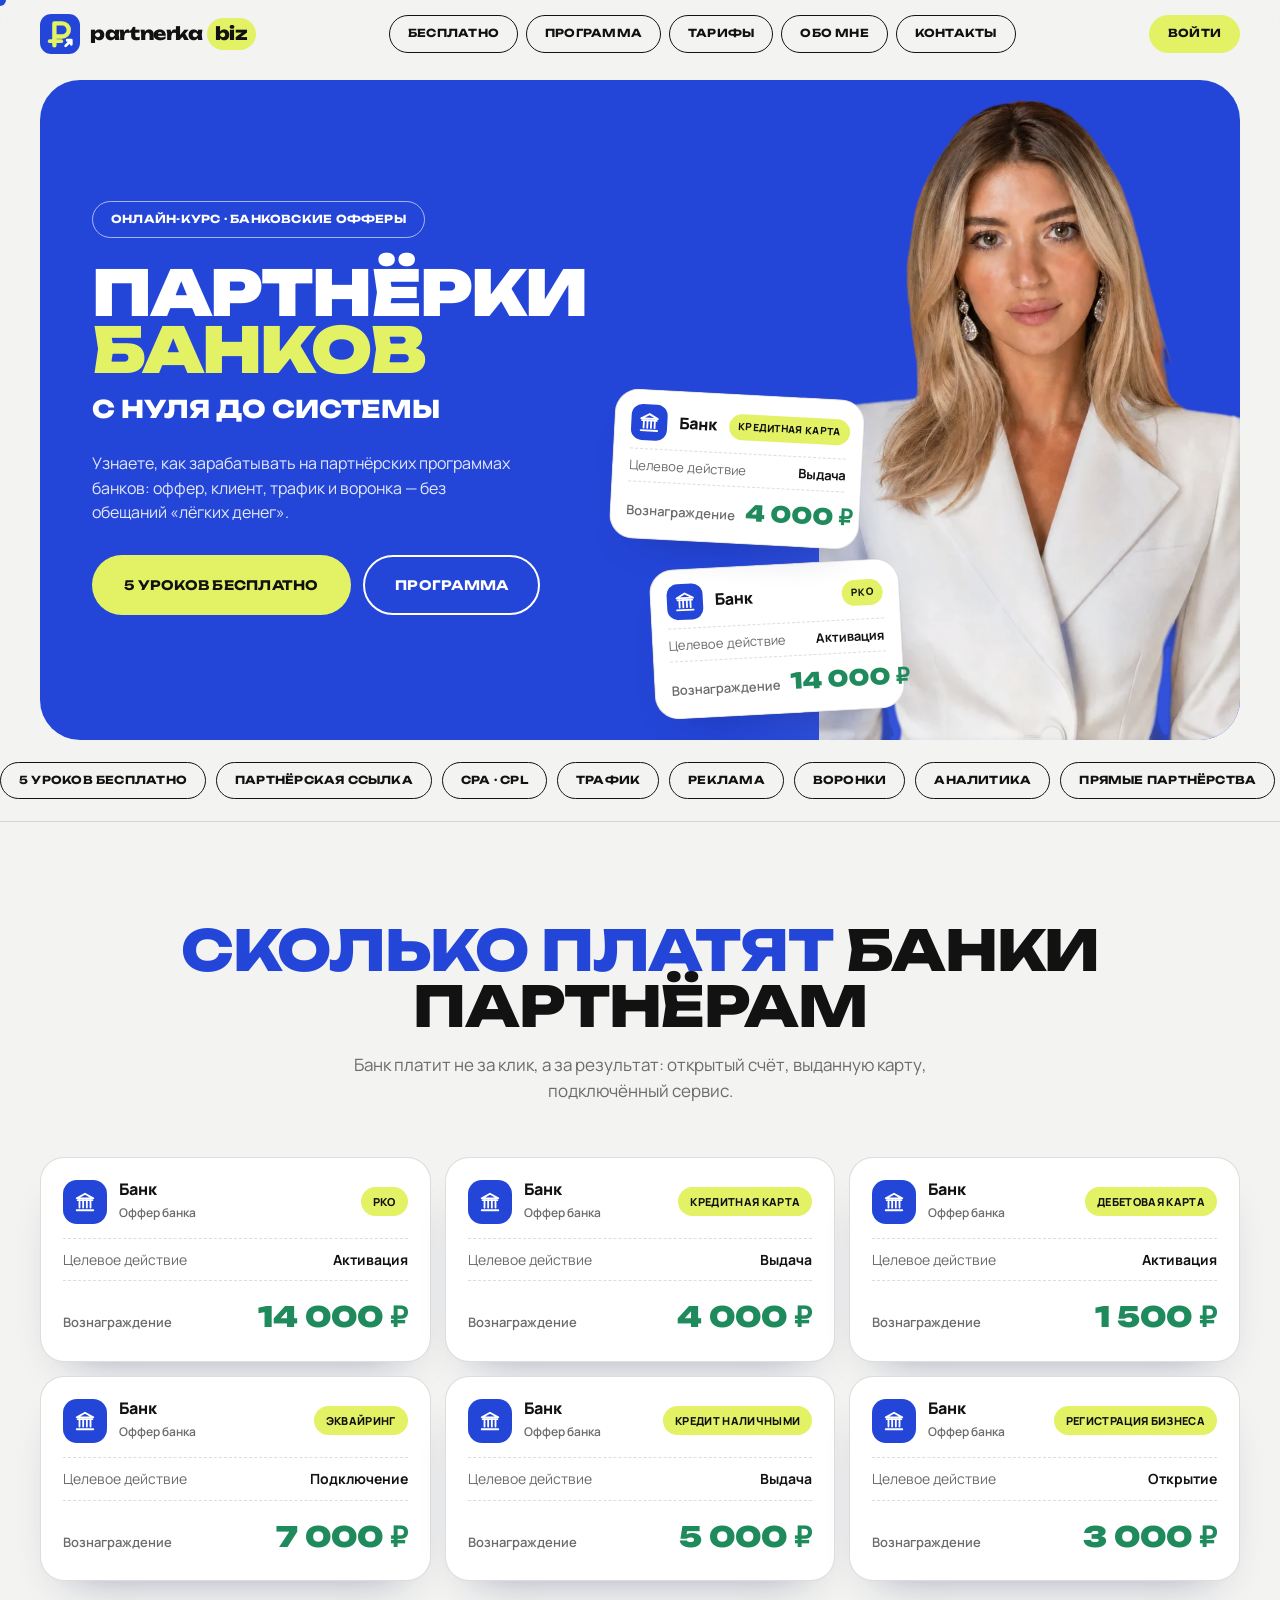
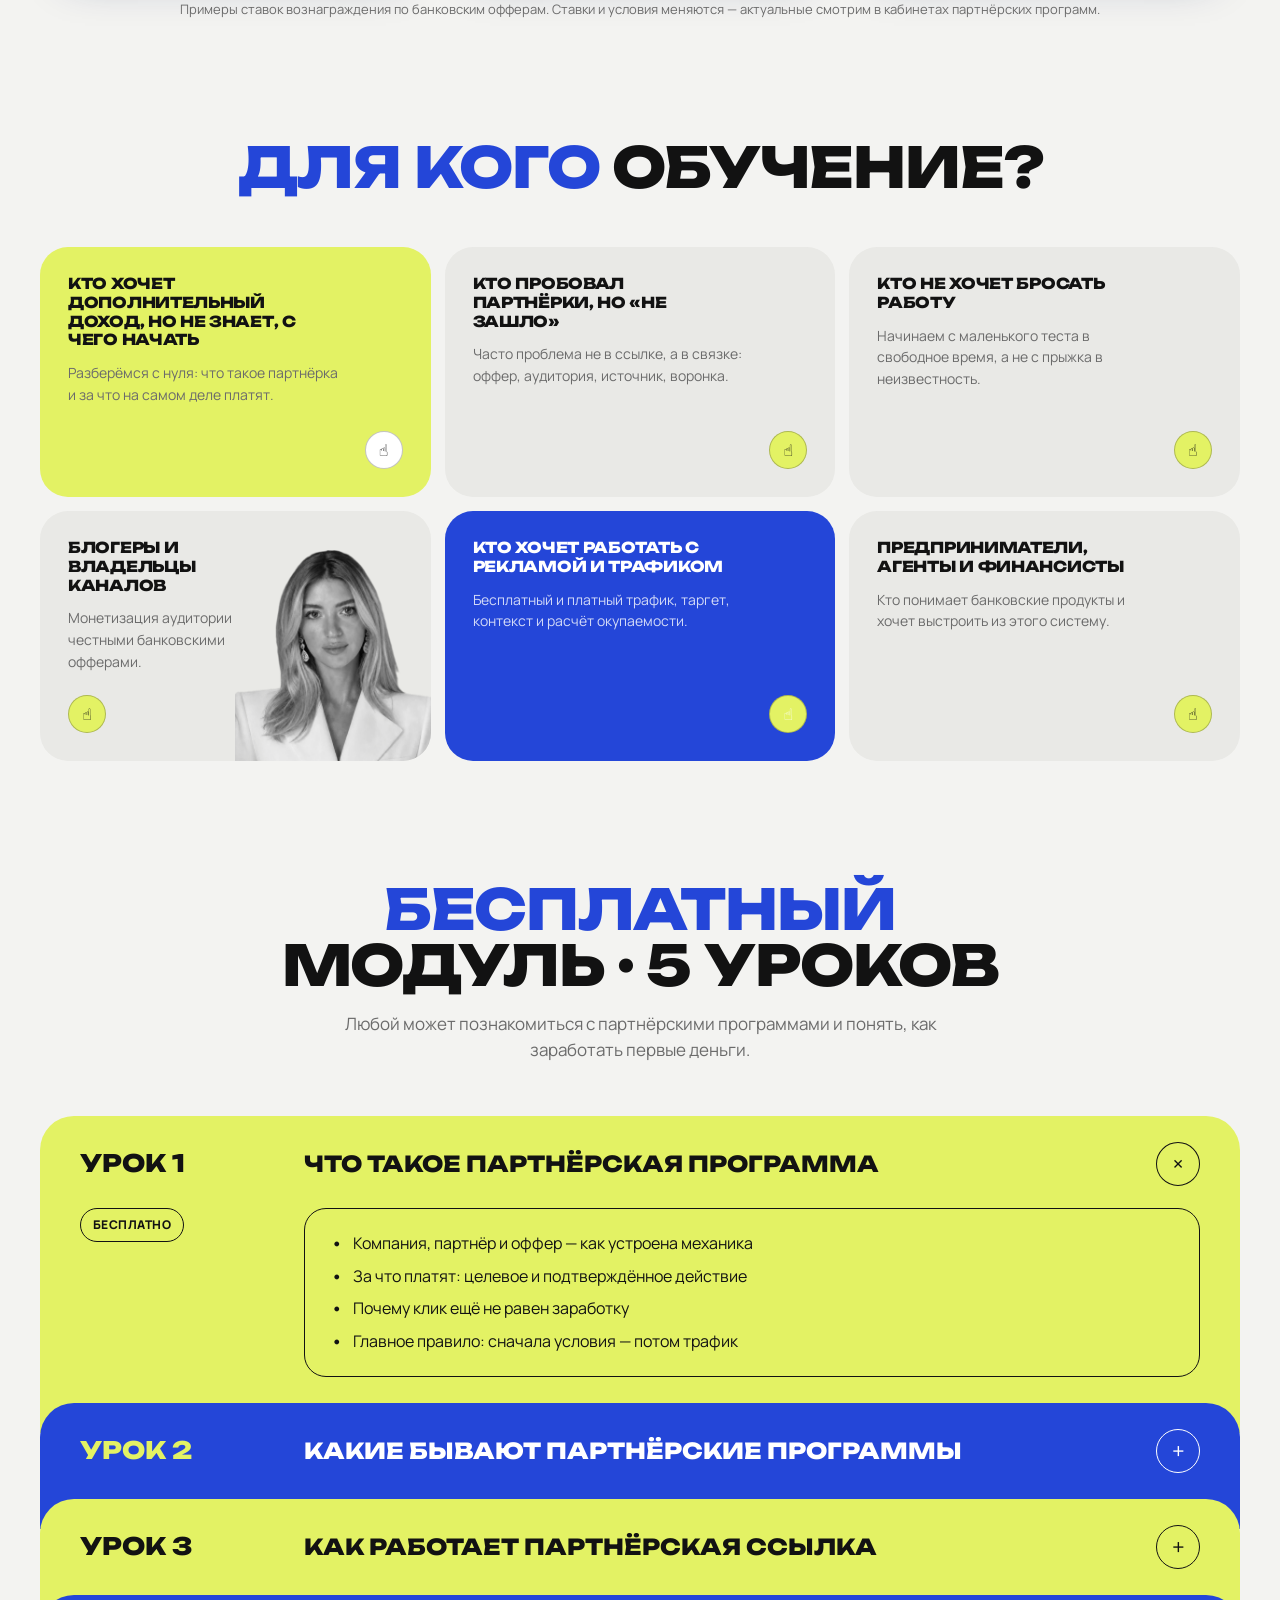
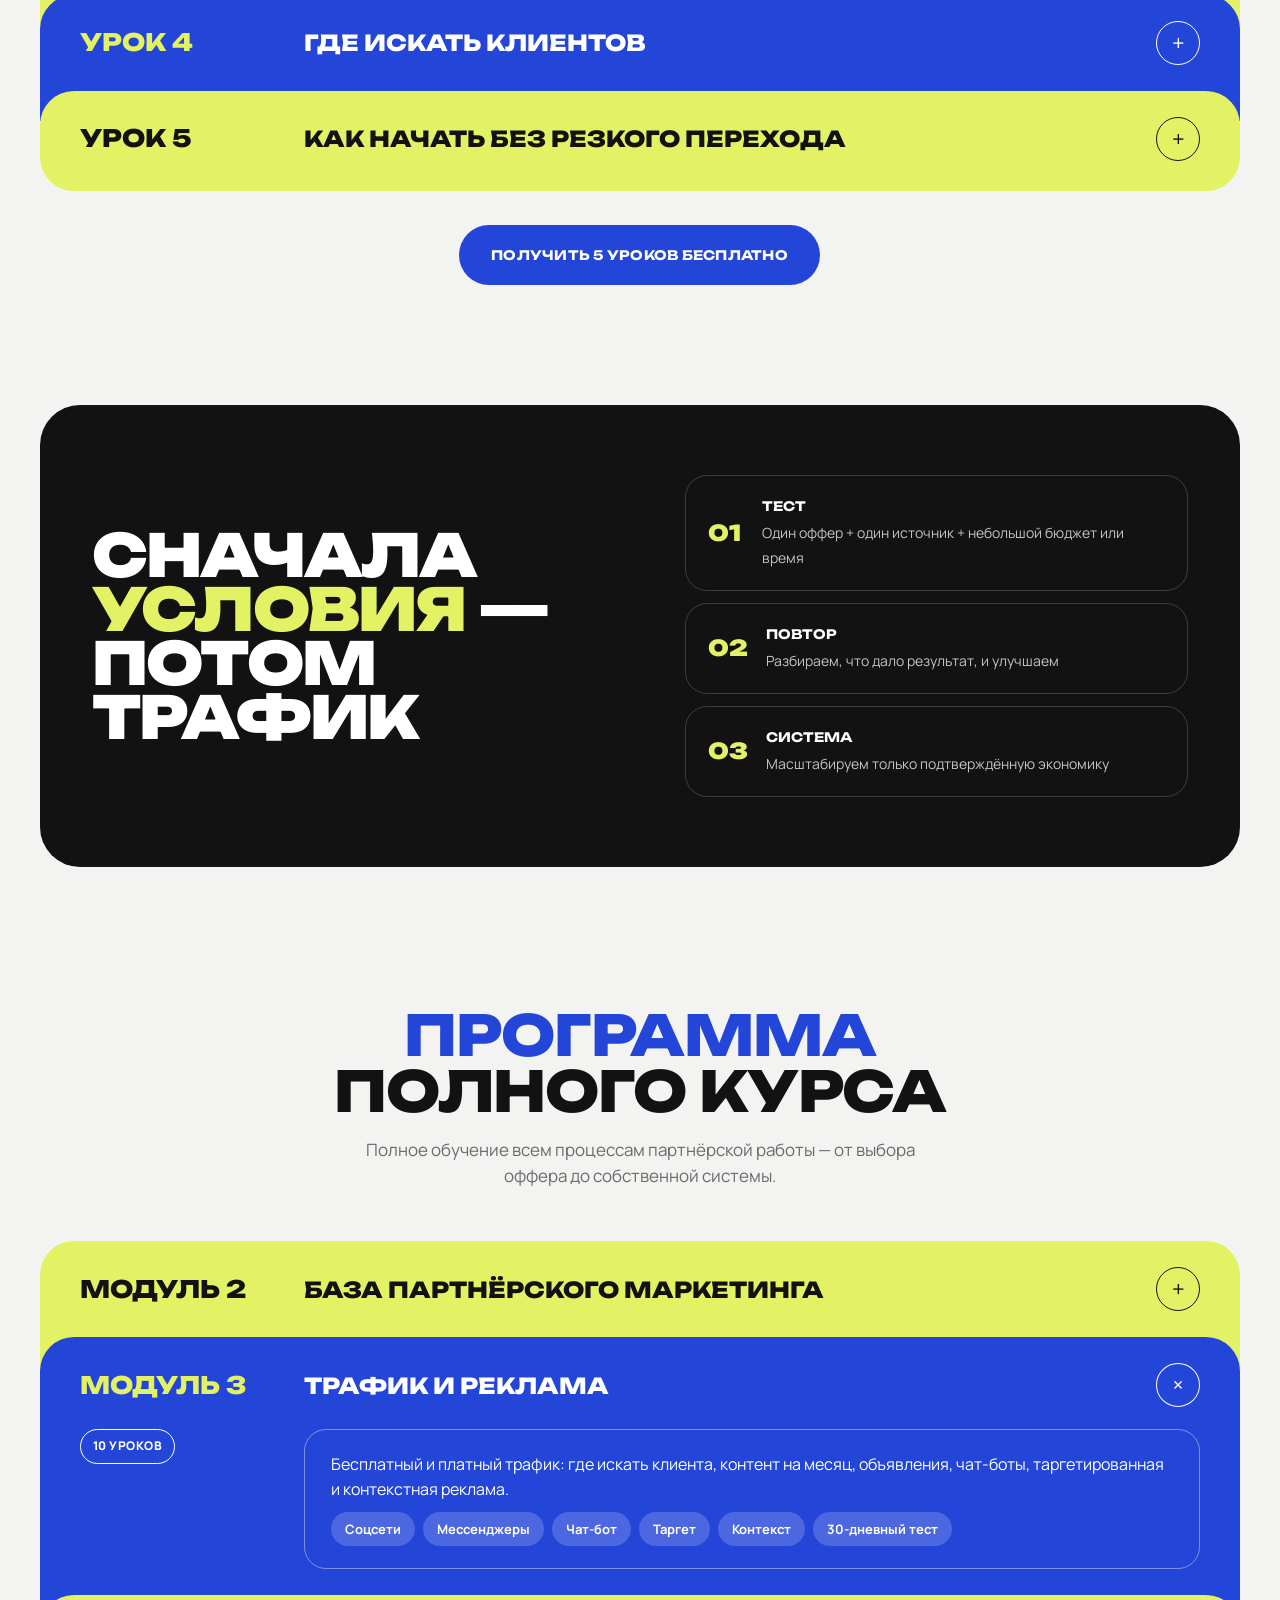
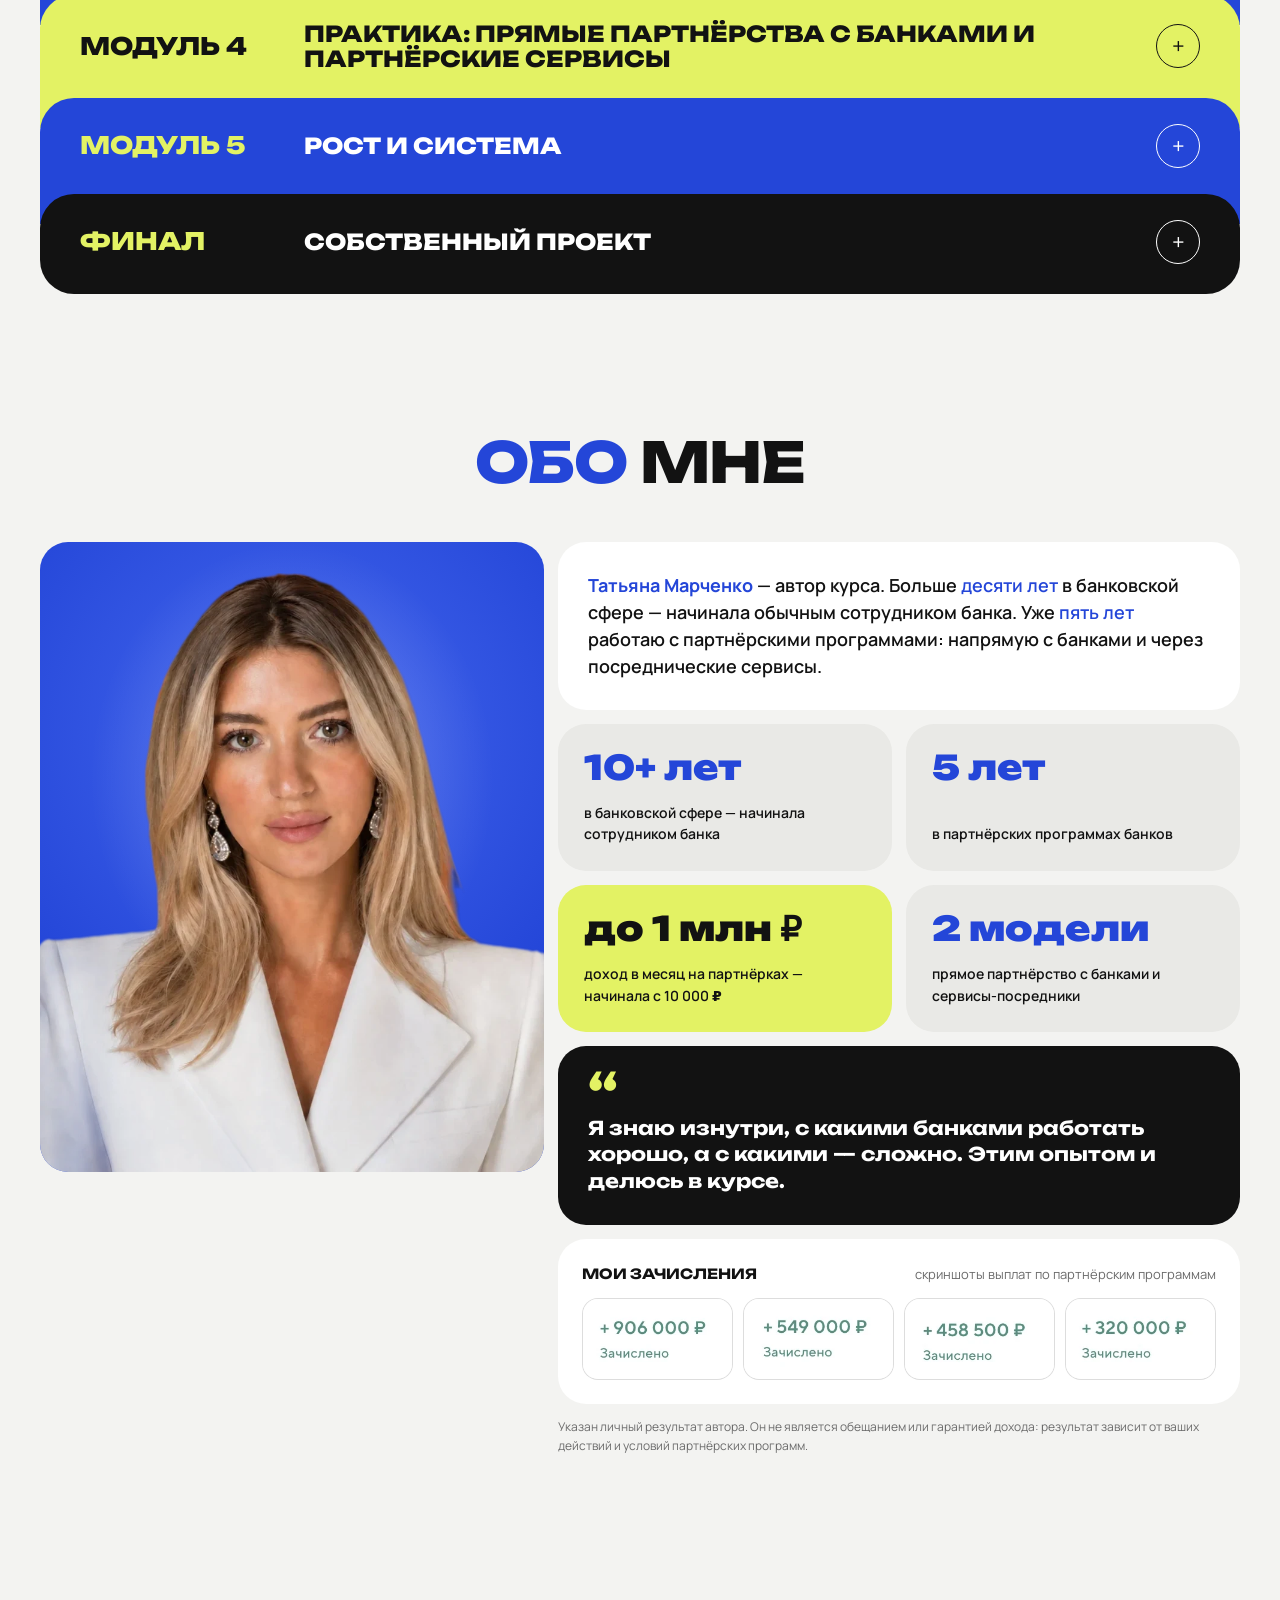
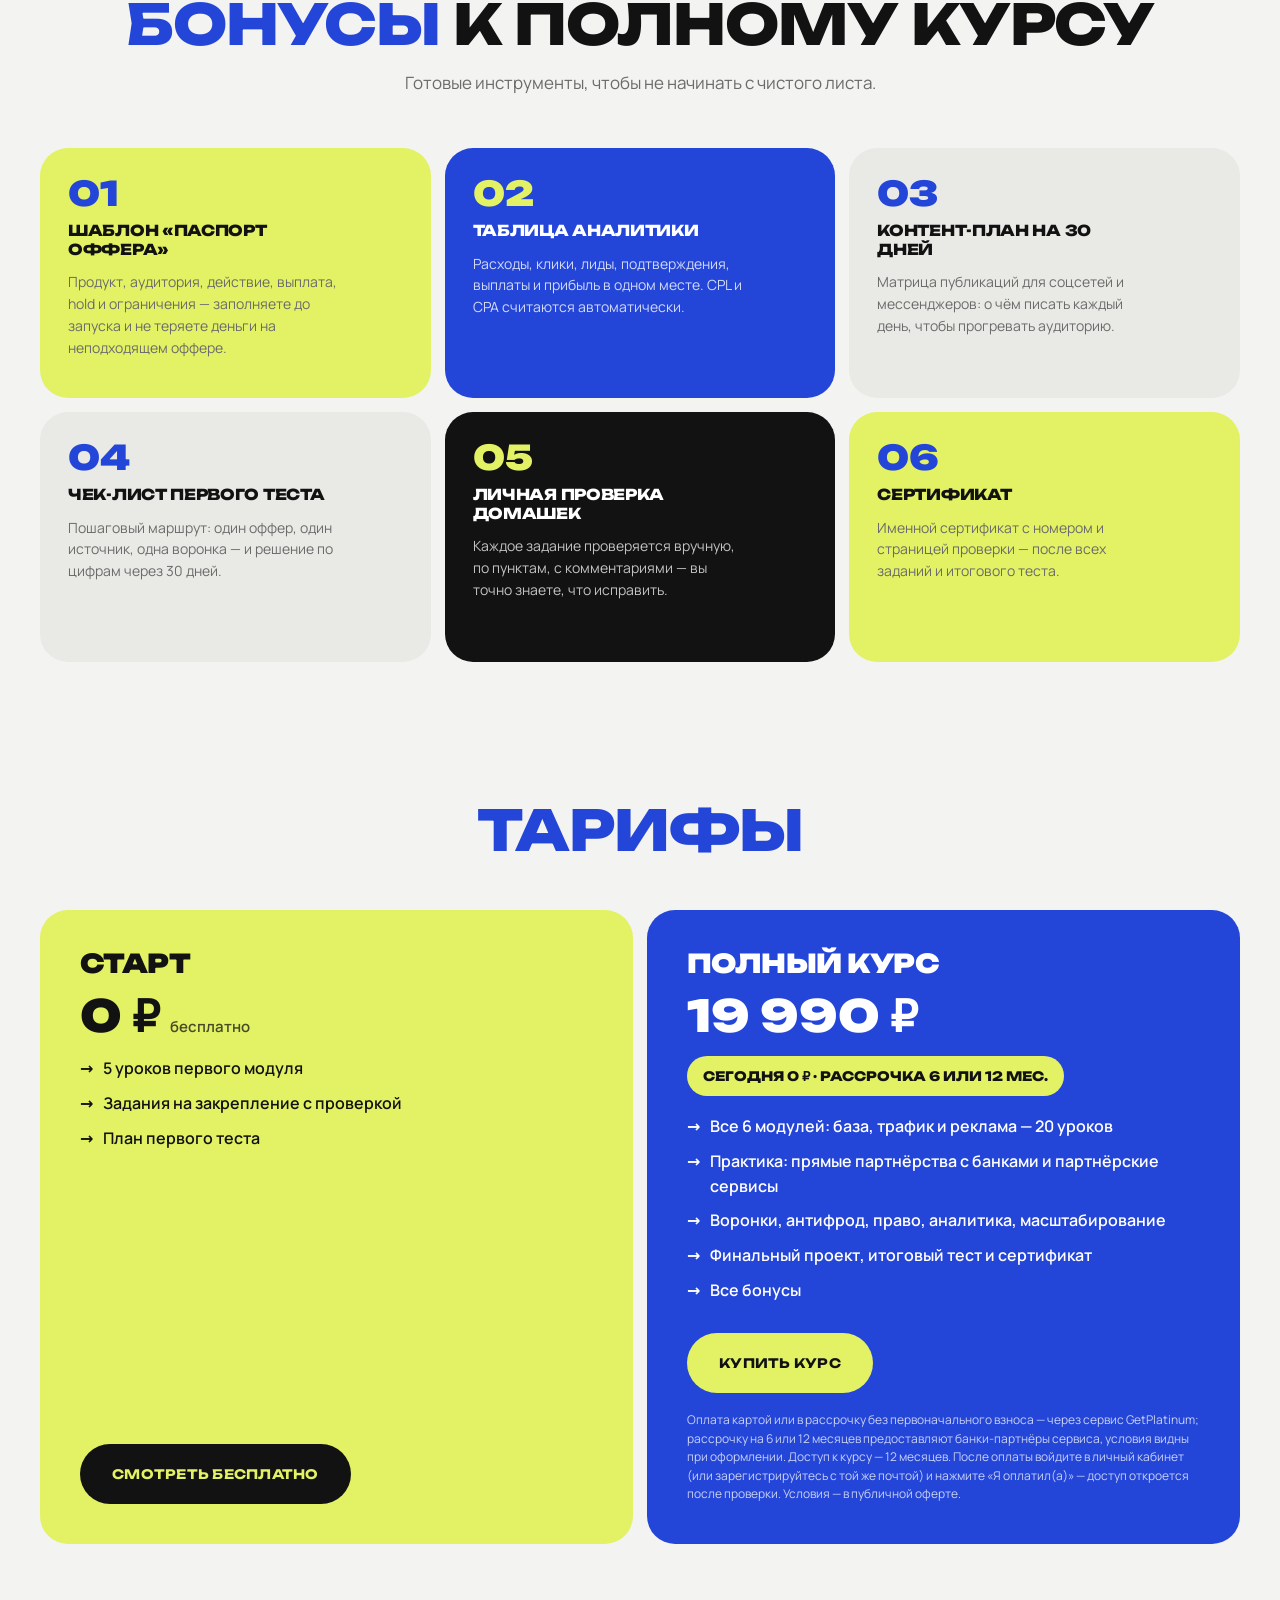
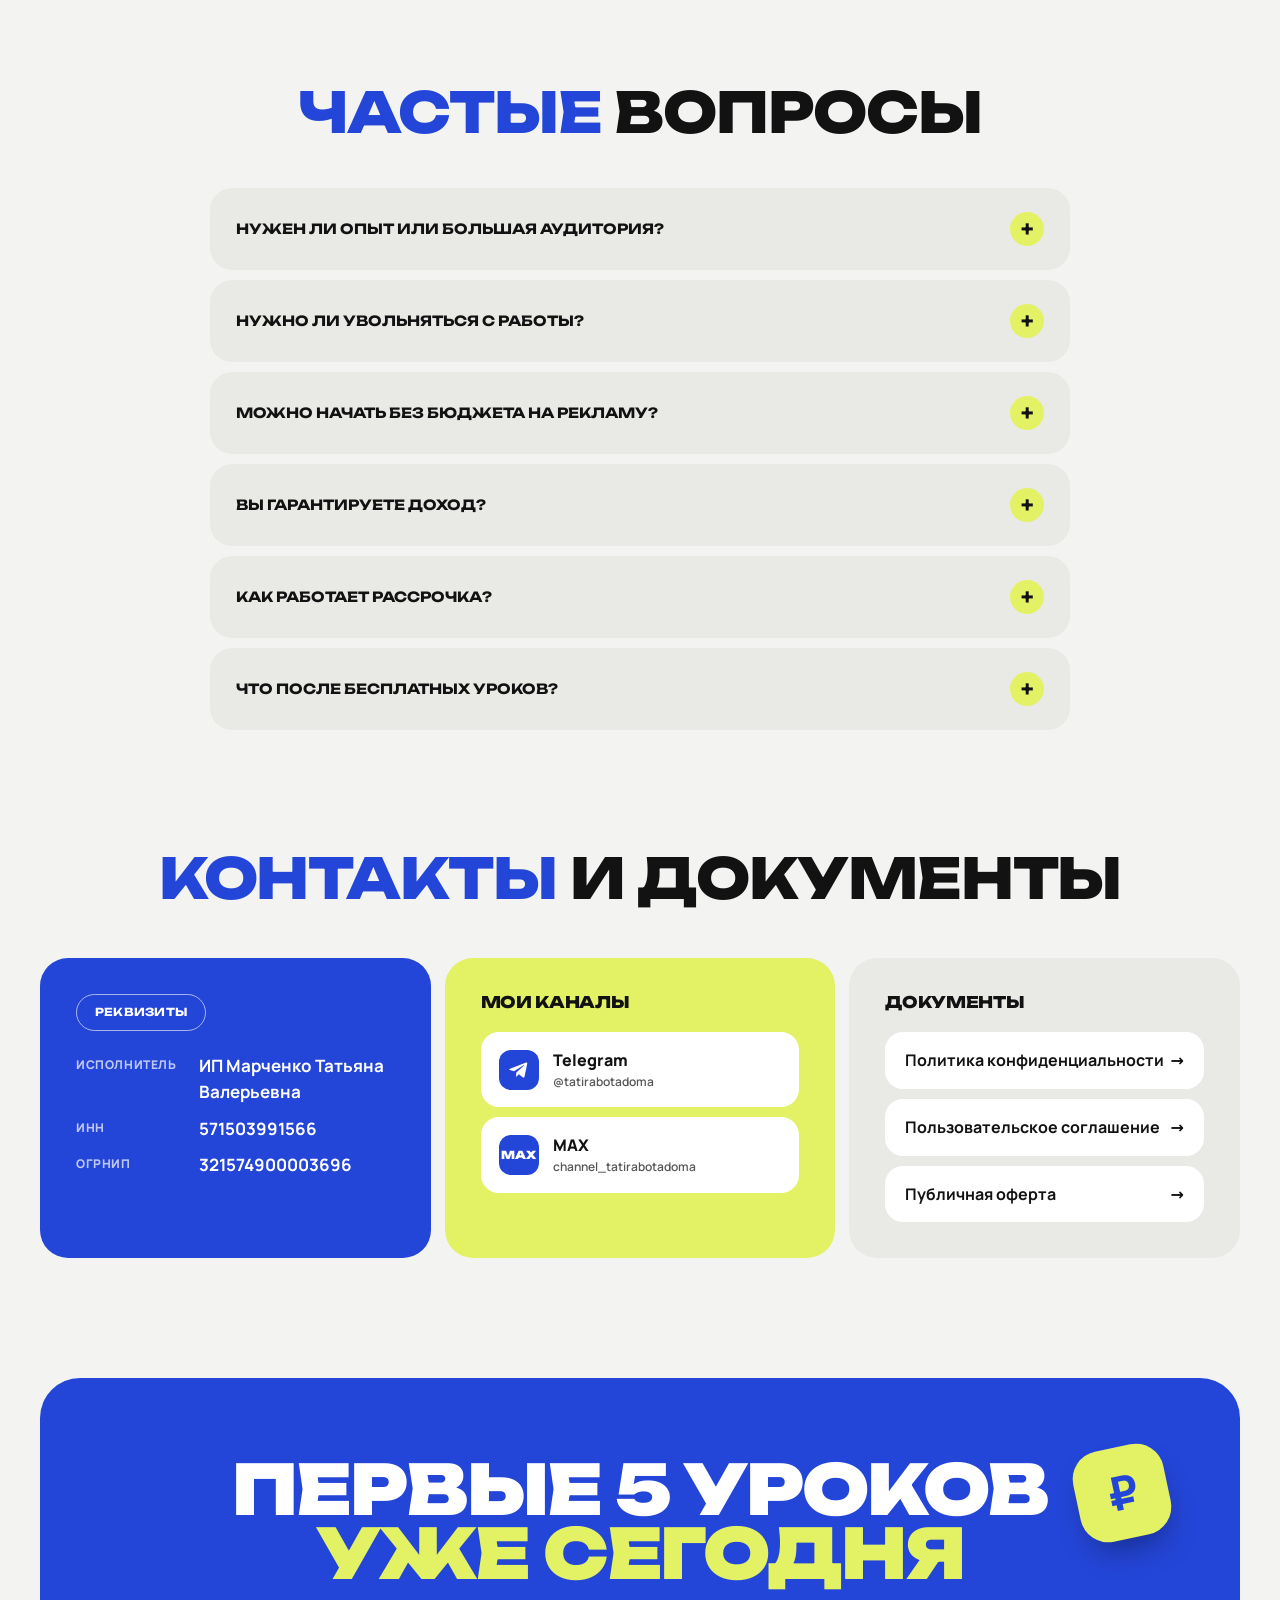
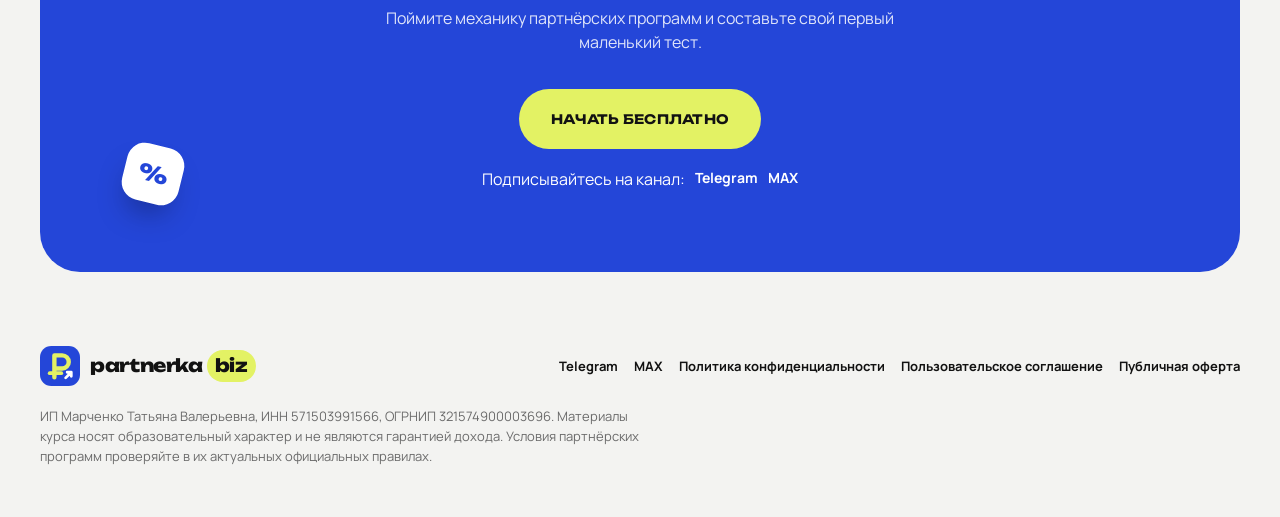
==== commit c04330a2: "Soft skin retouch on the author photo everywhere Face and neck only (hair, eyes, lips and earrings u" ====
--- a/index.html
+++ b/index.html
@@ -130,7 +130,10 @@
 @media (max-width:980px){
   .hero-card{display:flex;flex-direction:column;padding:30px 22px 0;min-height:auto;gap:0}
   .hero-text{padding-bottom:0}
-  .hero .big{font-size:clamp(34px,10.5vw,64px)}
+  .hero .big{font-size:clamp(30px,9.4vw,64px)}
+  .hero-text{width:100%;min-width:0;align-self:stretch}
+  .hero-text .hero-tag{white-space:normal;line-height:1.3;max-width:100%;font-size:10px}
+  .hero-ctas .btn{flex:1 1 auto;justify-content:center}
   .hero-free{position:static;max-width:none;text-align:left;margin:24px 0 0;display:block;padding:16px 18px;border-radius:20px;background:rgba(255,255,255,.1);font-size:14px;line-height:1.4;opacity:1}
   .hero-free b{font-size:30px;margin-bottom:6px}
   .hero-text{order:0}.hero-free{order:1}.hero-photo{order:2}
@@ -423,7 +426,7 @@
         </div>
       </div>
 
-      <div class="hero-photo pframe" id="heroPhoto"><img id="portraitImg" src="[data-uri]" alt="Татьяна Марченко — автор курса" width="840" height="1277"></div>
+      <div class="hero-photo pframe" id="heroPhoto"><img id="portraitImg" src="[data-uri]" alt="Татьяна Марченко — автор курса" width="840" height="1277"></div>
 
       
 
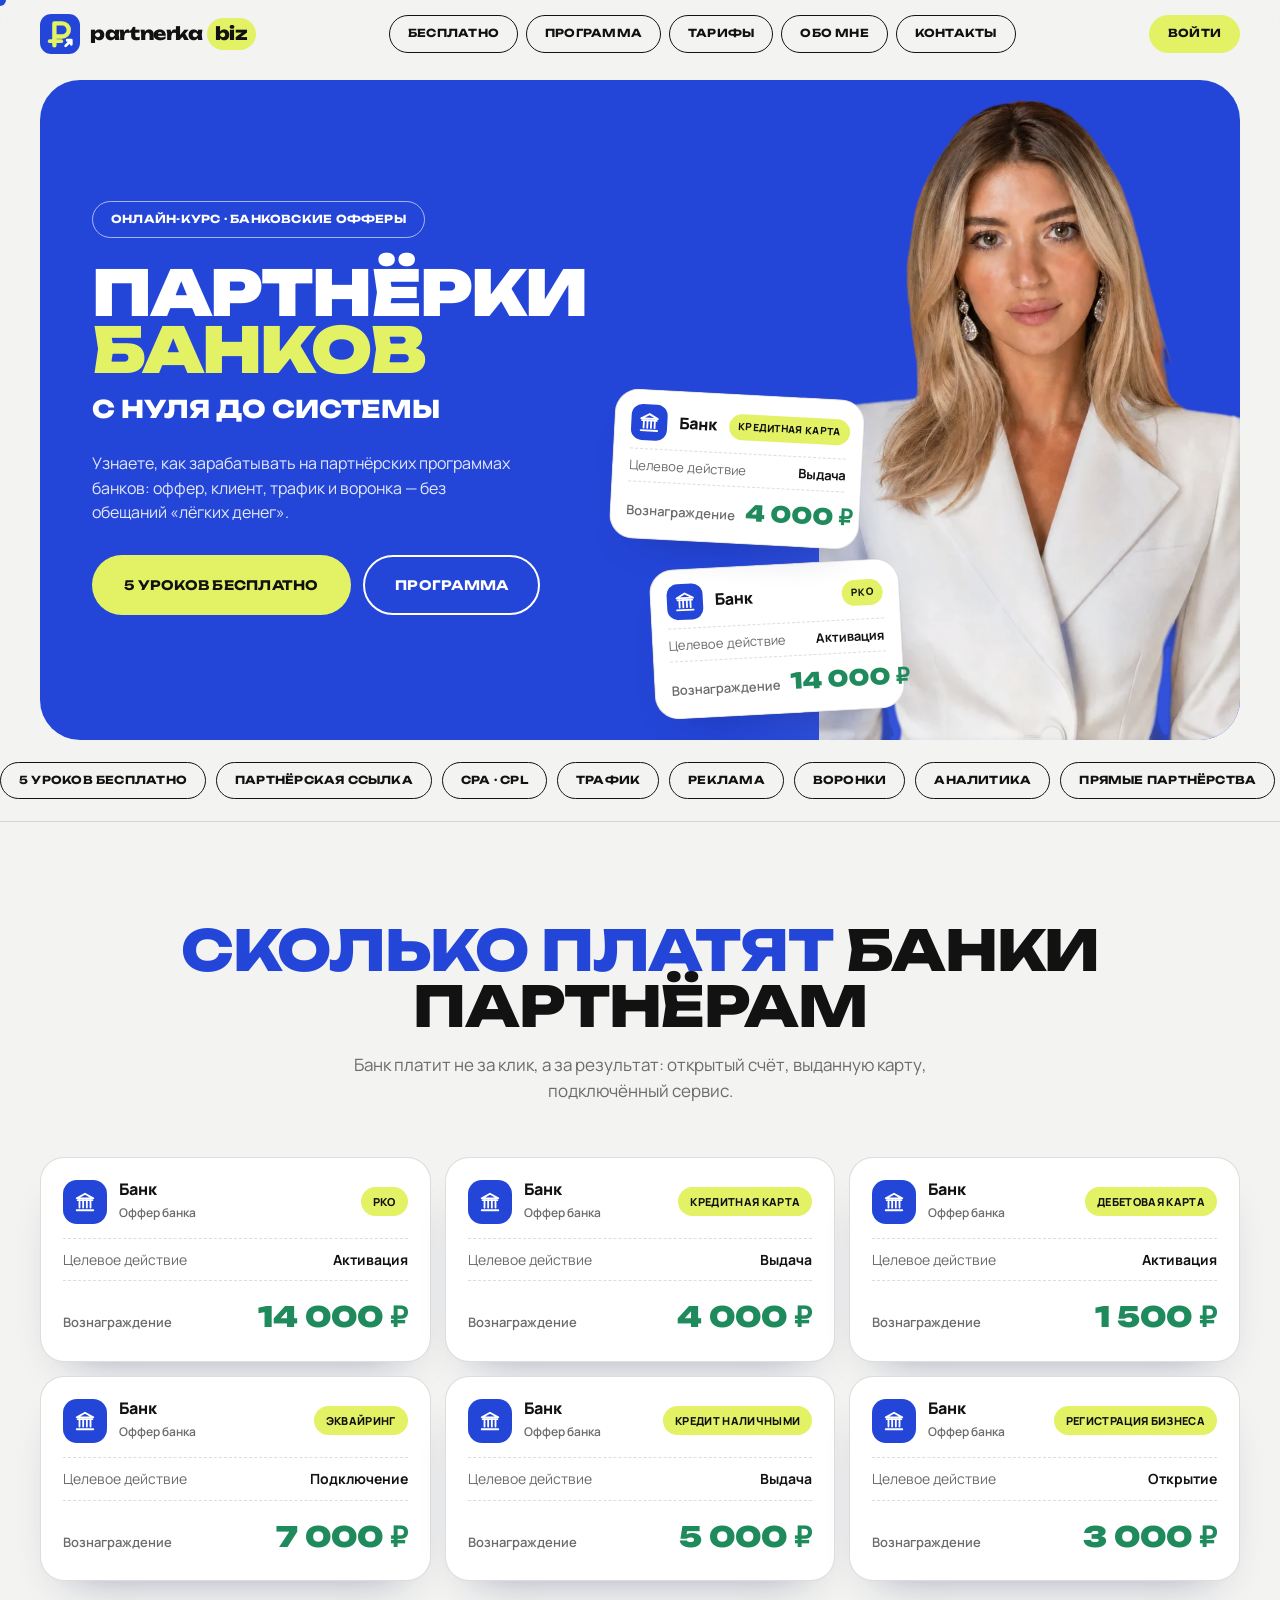
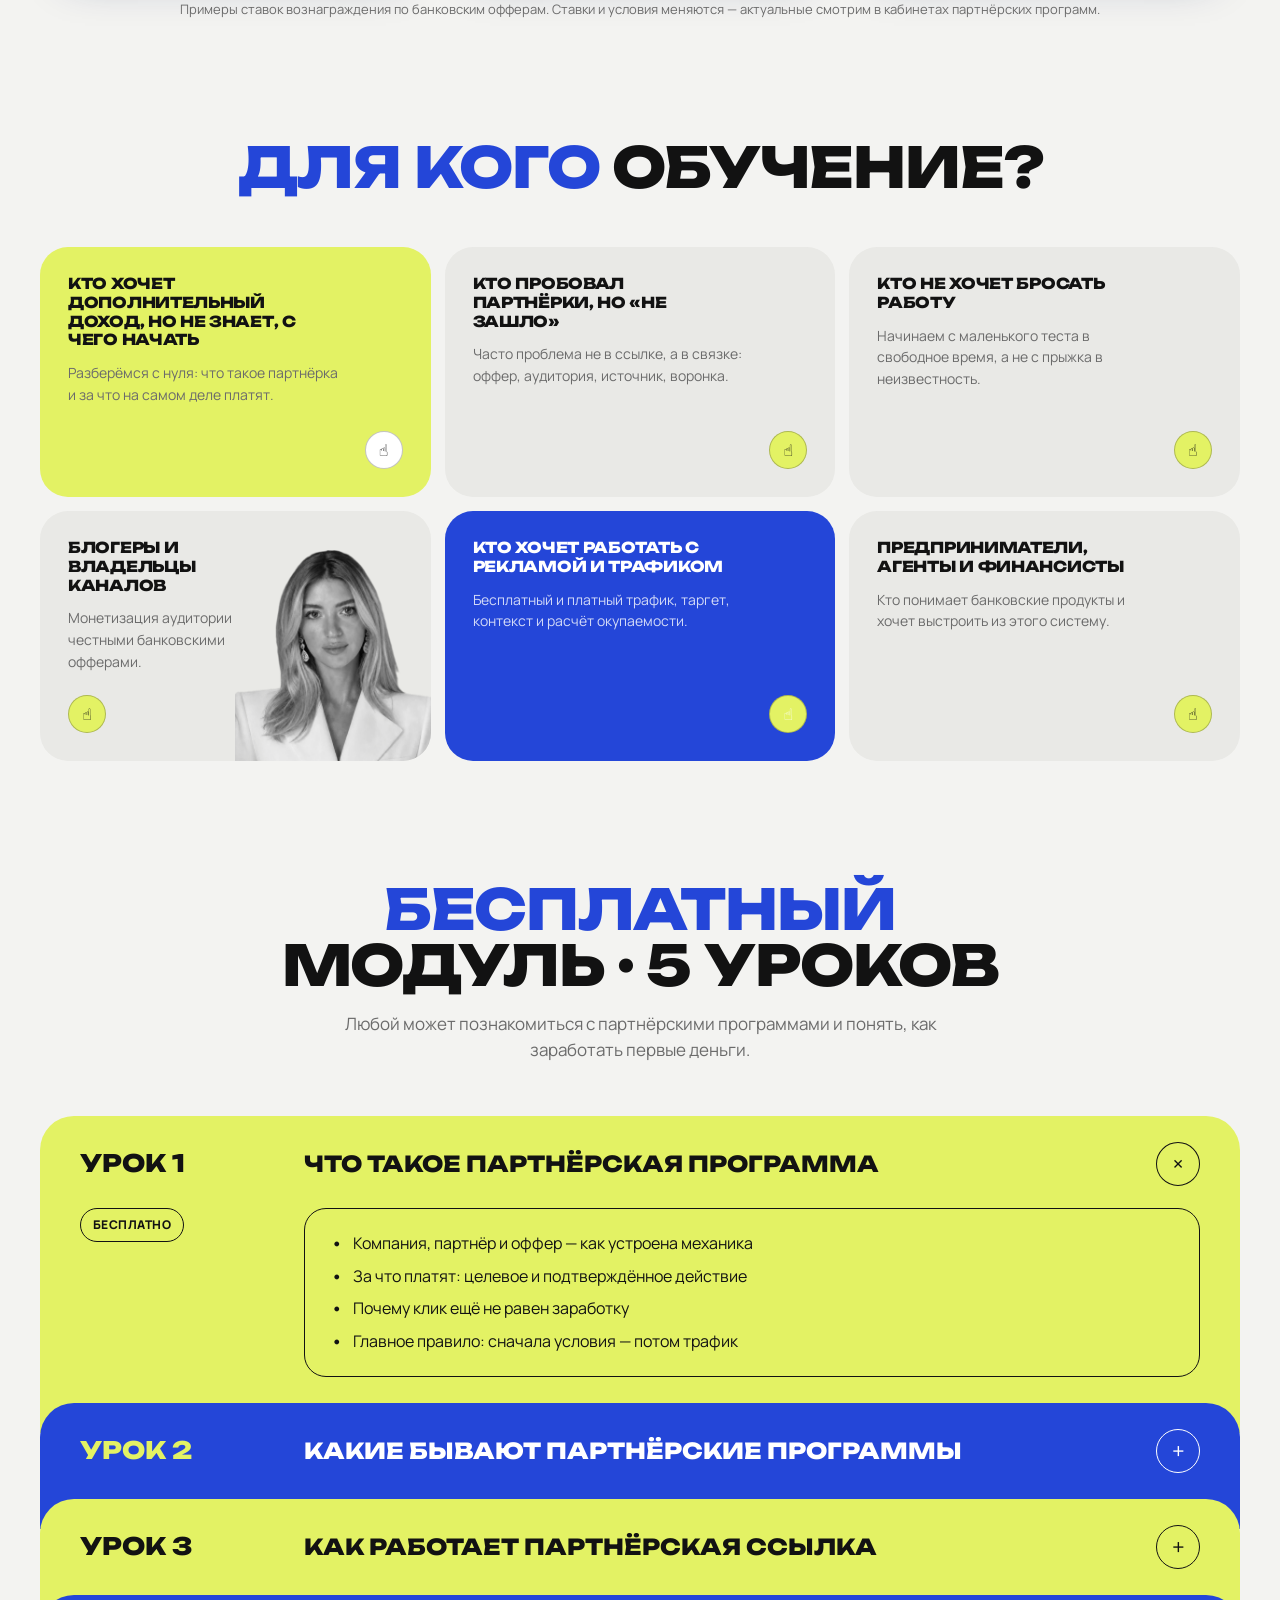
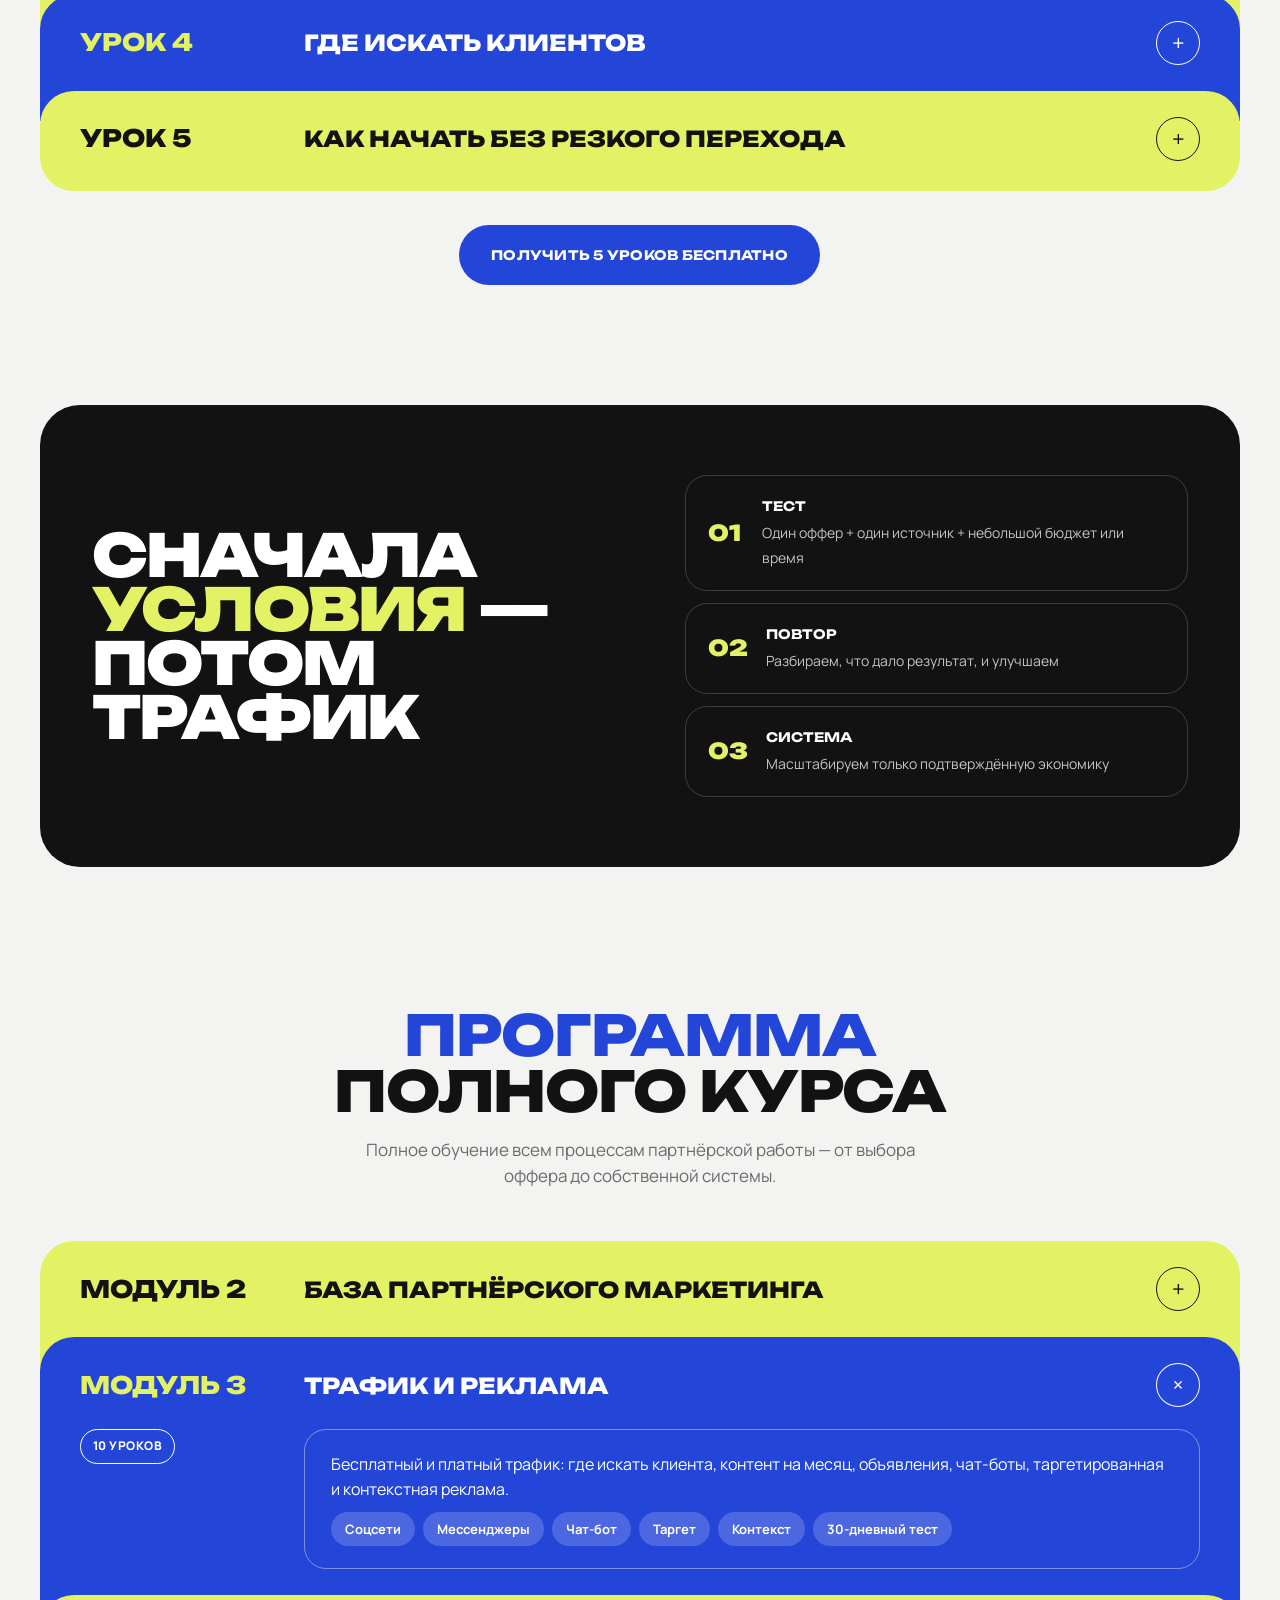
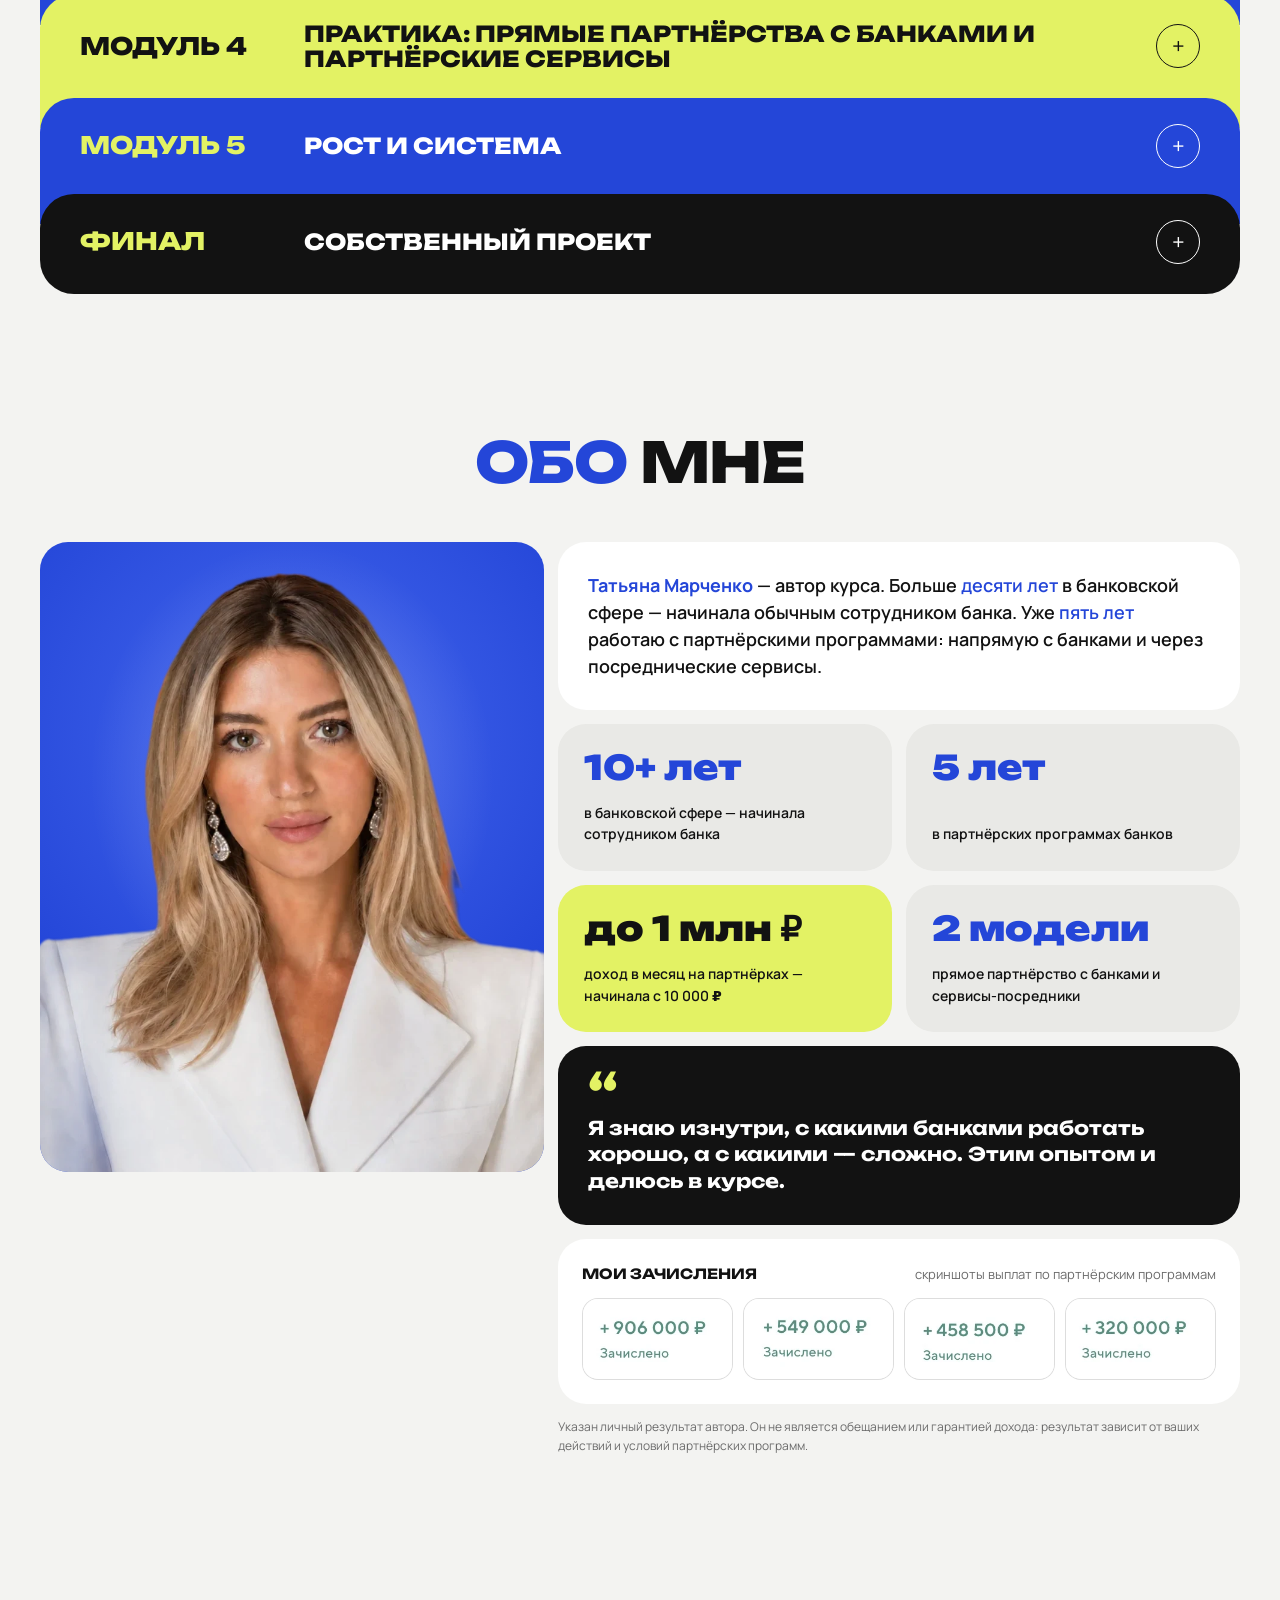
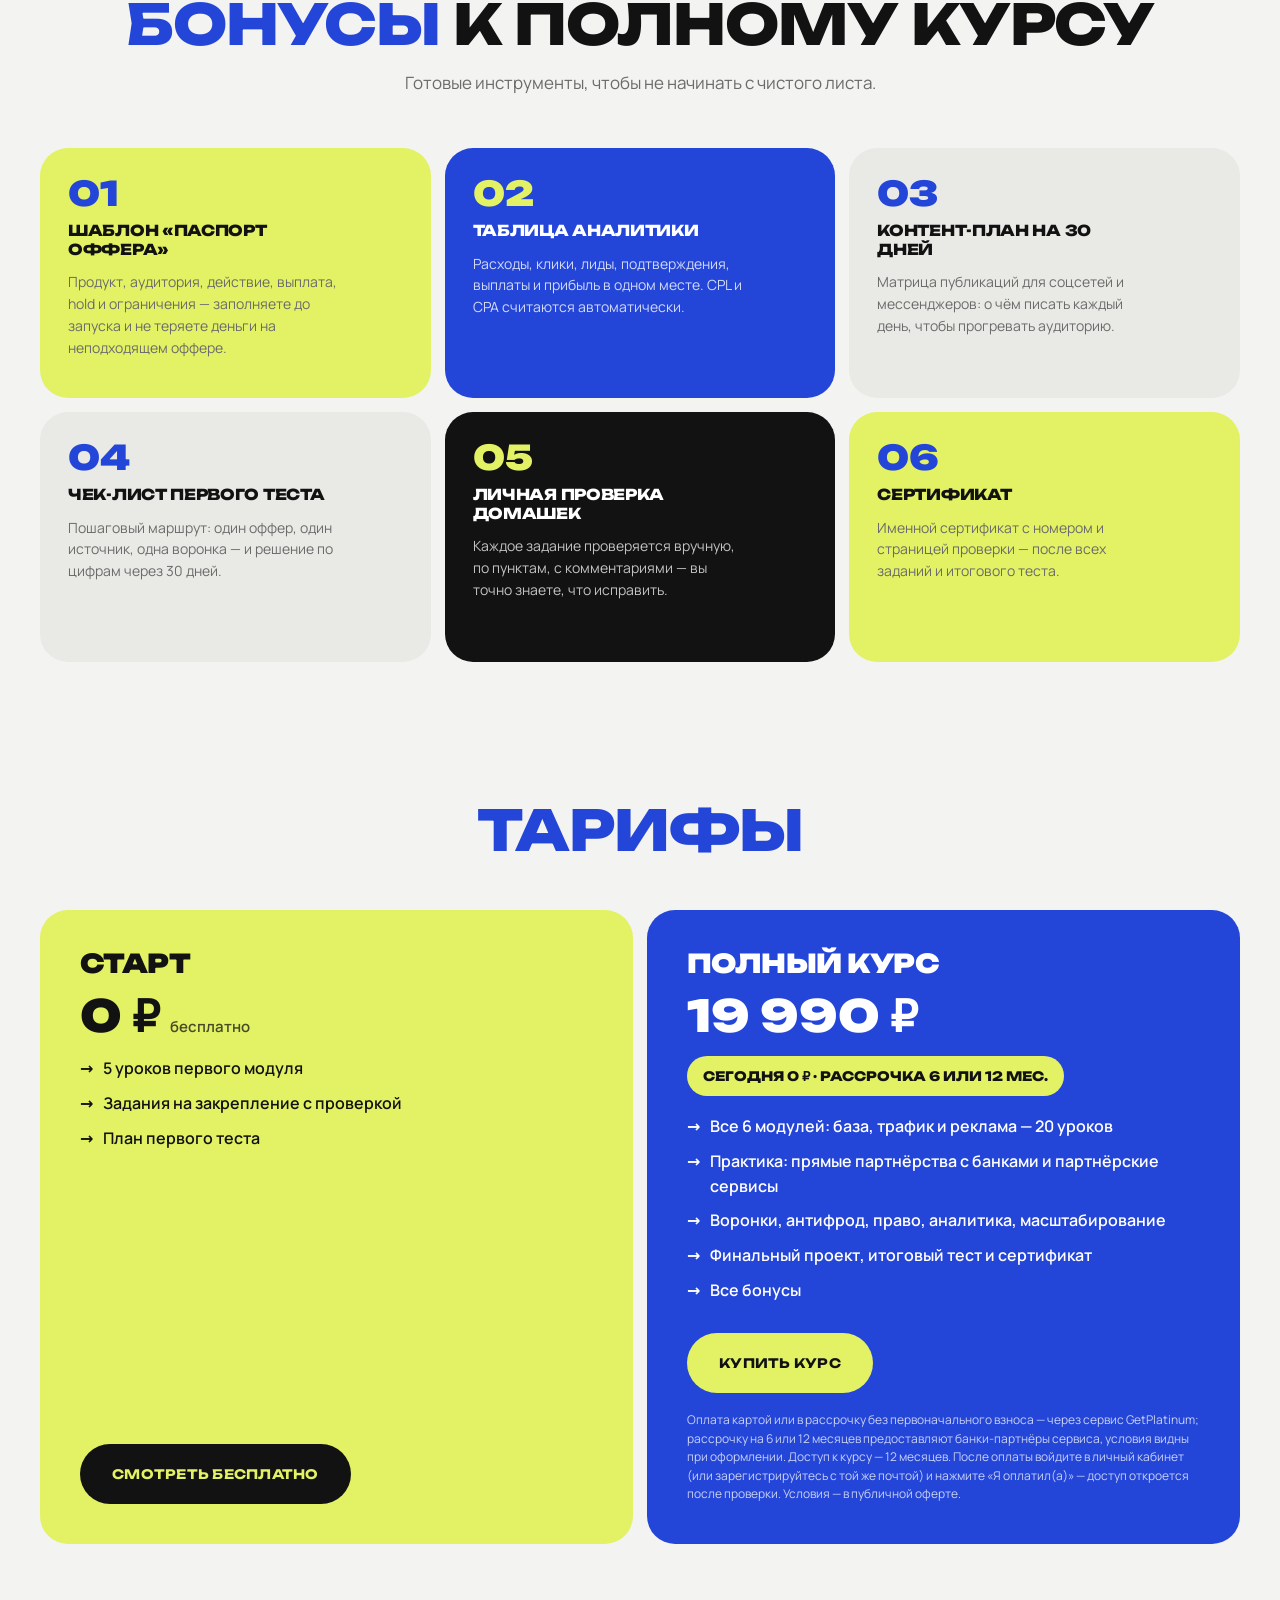
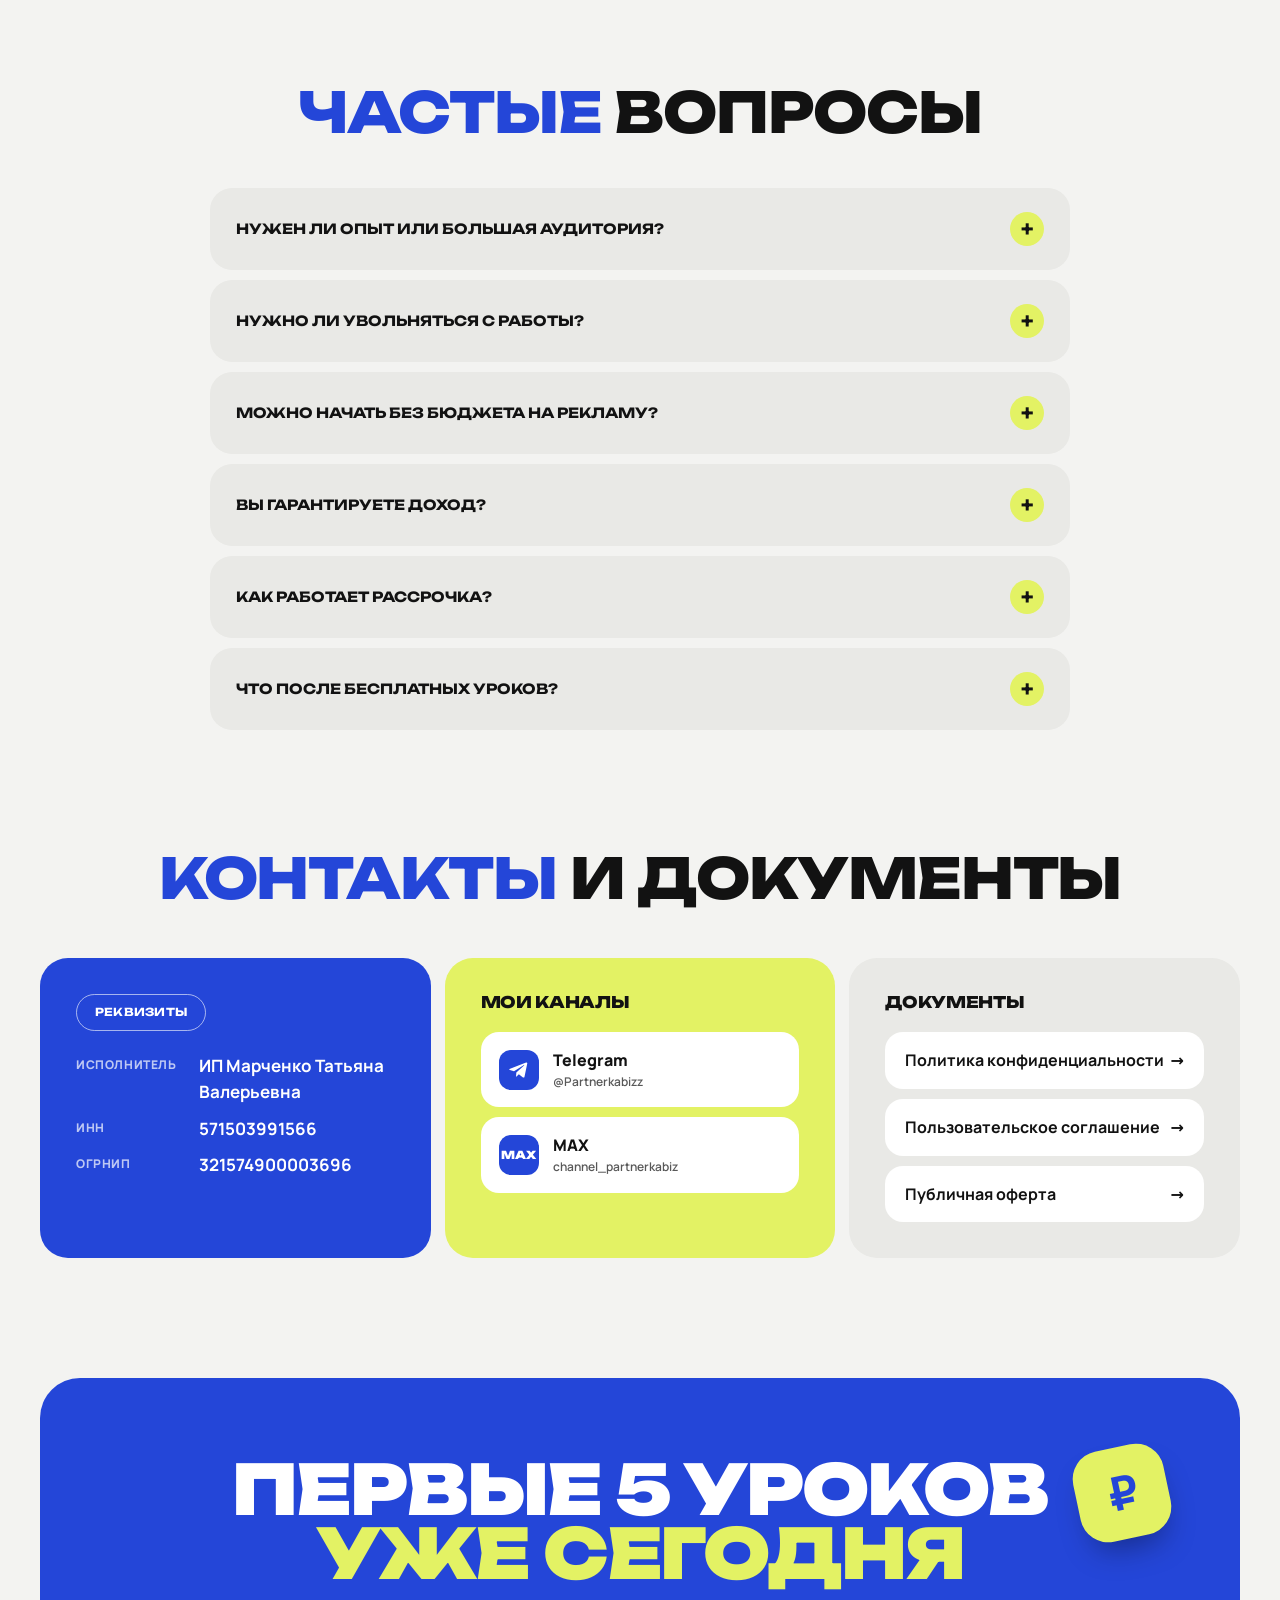
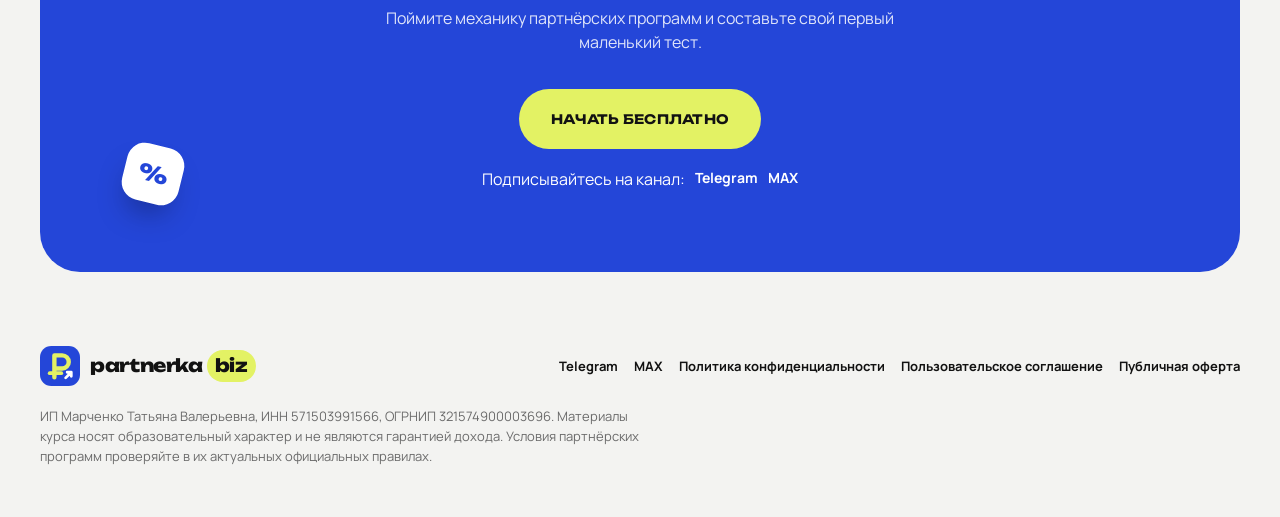
==== commit 5749fca2: "Admin statistics, in-cabinet messages, new channel links - Statistics page: registrations per day, f" ====
--- a/index.html
+++ b/index.html
@@ -662,8 +662,8 @@
       <div class="c-card lime reveal">
         <h3 style="font-size:16px;font-weight:800">Мои каналы</h3>
         <div class="ch-links">
-          <a href="https://t.me/tatirabotadoma" target="_blank" rel="noopener"><span class="ic"><svg width="20" height="20" viewBox="0 0 24 24" fill="currentColor"><path d="M21.9 4.3 18.6 20c-.2 1.1-.9 1.4-1.8.9l-5-3.7-2.4 2.3c-.3.3-.5.5-1 .5l.4-5.1 9.3-8.4c.4-.4-.1-.6-.6-.2L6 13.5l-4.9-1.5c-1.1-.3-1.1-1.1.2-1.6l19.2-7.4c.9-.3 1.7.2 1.4 1.3z"/></svg></span><span>Telegram<small>@tatirabotadoma</small></span></a>
-          <a href="https://max.ru/channel_tatirabotadoma" target="_blank" rel="noopener"><span class="ic">MAX</span><span>MAX<small>channel_tatirabotadoma</small></span></a>
+          <a href="https://t.me/Partnerkabizz" target="_blank" rel="noopener"><span class="ic"><svg width="20" height="20" viewBox="0 0 24 24" fill="currentColor"><path d="M21.9 4.3 18.6 20c-.2 1.1-.9 1.4-1.8.9l-5-3.7-2.4 2.3c-.3.3-.5.5-1 .5l.4-5.1 9.3-8.4c.4-.4-.1-.6-.6-.2L6 13.5l-4.9-1.5c-1.1-.3-1.1-1.1.2-1.6l19.2-7.4c.9-.3 1.7.2 1.4 1.3z"/></svg></span><span>Telegram<small>@Partnerkabizz</small></span></a>
+          <a href="https://max.ru/channel_partnerkabiz" target="_blank" rel="noopener"><span class="ic">MAX</span><span>MAX<small>channel_partnerkabiz</small></span></a>
         </div>
       </div>
       <div class="c-card gray reveal">
@@ -685,7 +685,7 @@
       <div class="big">Первые 5 уроков<br><span style="color:var(--lime)">уже сегодня</span></div>
       <p>Поймите механику партнёрских программ и составьте свой первый маленький тест.</p>
       <button class="btn btn-lime magnetic" data-open-modal><span>Начать бесплатно</span></button>
-      <div class="final-ch"><span>Подписывайтесь на канал:</span><a href="https://t.me/tatirabotadoma" target="_blank" rel="noopener">Telegram</a><a href="https://max.ru/channel_tatirabotadoma" target="_blank" rel="noopener">MAX</a></div>
+      <div class="final-ch"><span>Подписывайтесь на канал:</span><a href="https://t.me/Partnerkabizz" target="_blank" rel="noopener">Telegram</a><a href="https://max.ru/channel_partnerkabiz" target="_blank" rel="noopener">MAX</a></div>
       <div class="coin" aria-hidden="true">₽</div>
       <div class="coin c2" aria-hidden="true">%</div>
     </div>
@@ -697,7 +697,7 @@
 <footer>
   <div class="wrap foot">
     <span class="logo"><span class="logo-mark"><img src="assets/logo-mark.svg" alt="" width="40" height="40"></span><span class="logo-word">partnerka<b>biz</b></span></span>
-    <div class="foot-links"><a href="https://t.me/tatirabotadoma" target="_blank" rel="noopener">Telegram</a><a href="https://max.ru/channel_tatirabotadoma" target="_blank" rel="noopener">MAX</a><a href="privacy.html">Политика конфиденциальности</a><a href="agreement.html">Пользовательское соглашение</a><a href="offer.html">Публичная оферта</a></div>
+    <div class="foot-links"><a href="https://t.me/Partnerkabizz" target="_blank" rel="noopener">Telegram</a><a href="https://max.ru/channel_partnerkabiz" target="_blank" rel="noopener">MAX</a><a href="privacy.html">Политика конфиденциальности</a><a href="agreement.html">Пользовательское соглашение</a><a href="offer.html">Публичная оферта</a></div>
     <p>ИП Марченко Татьяна Валерьевна, ИНН 571503991566, ОГРНИП 321574900003696. Материалы курса носят образовательный характер и не являются гарантией дохода. Условия партнёрских программ проверяйте в их актуальных официальных правилах.</p>
   </div>
 </footer>
